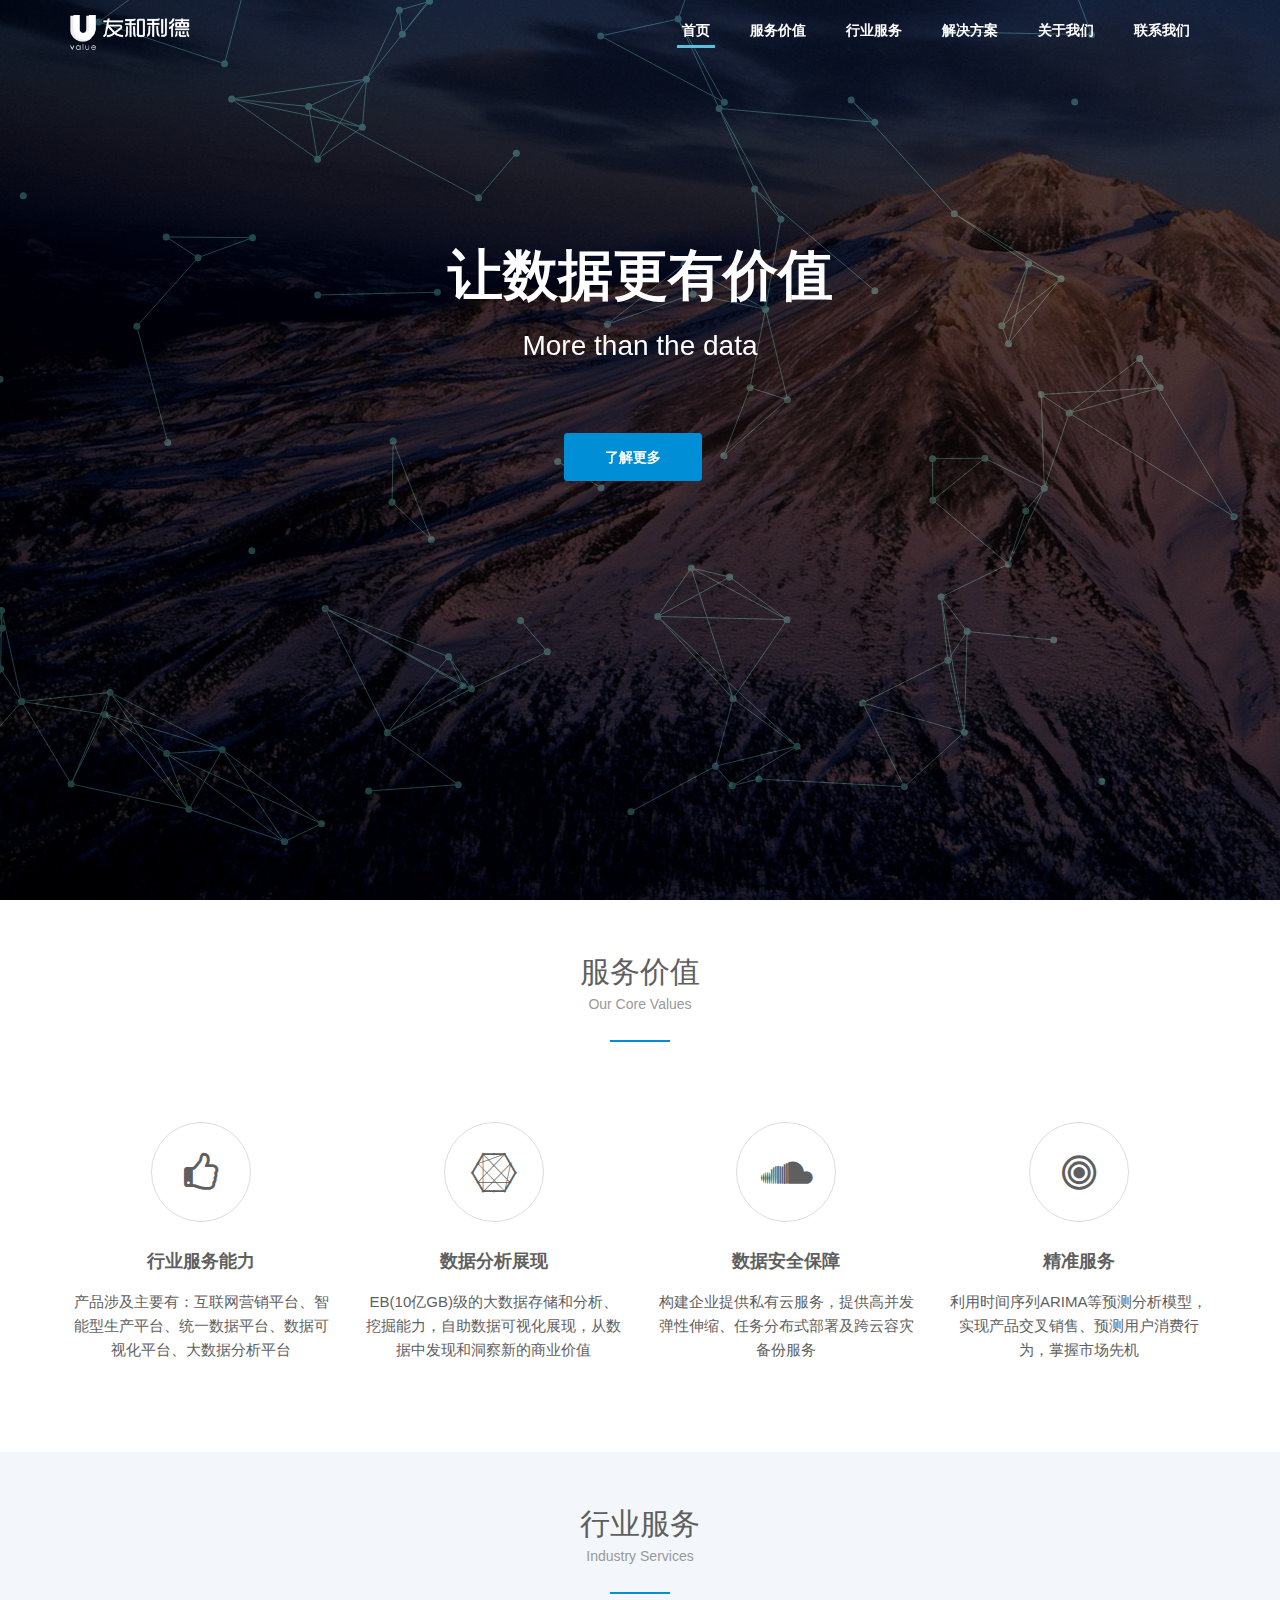
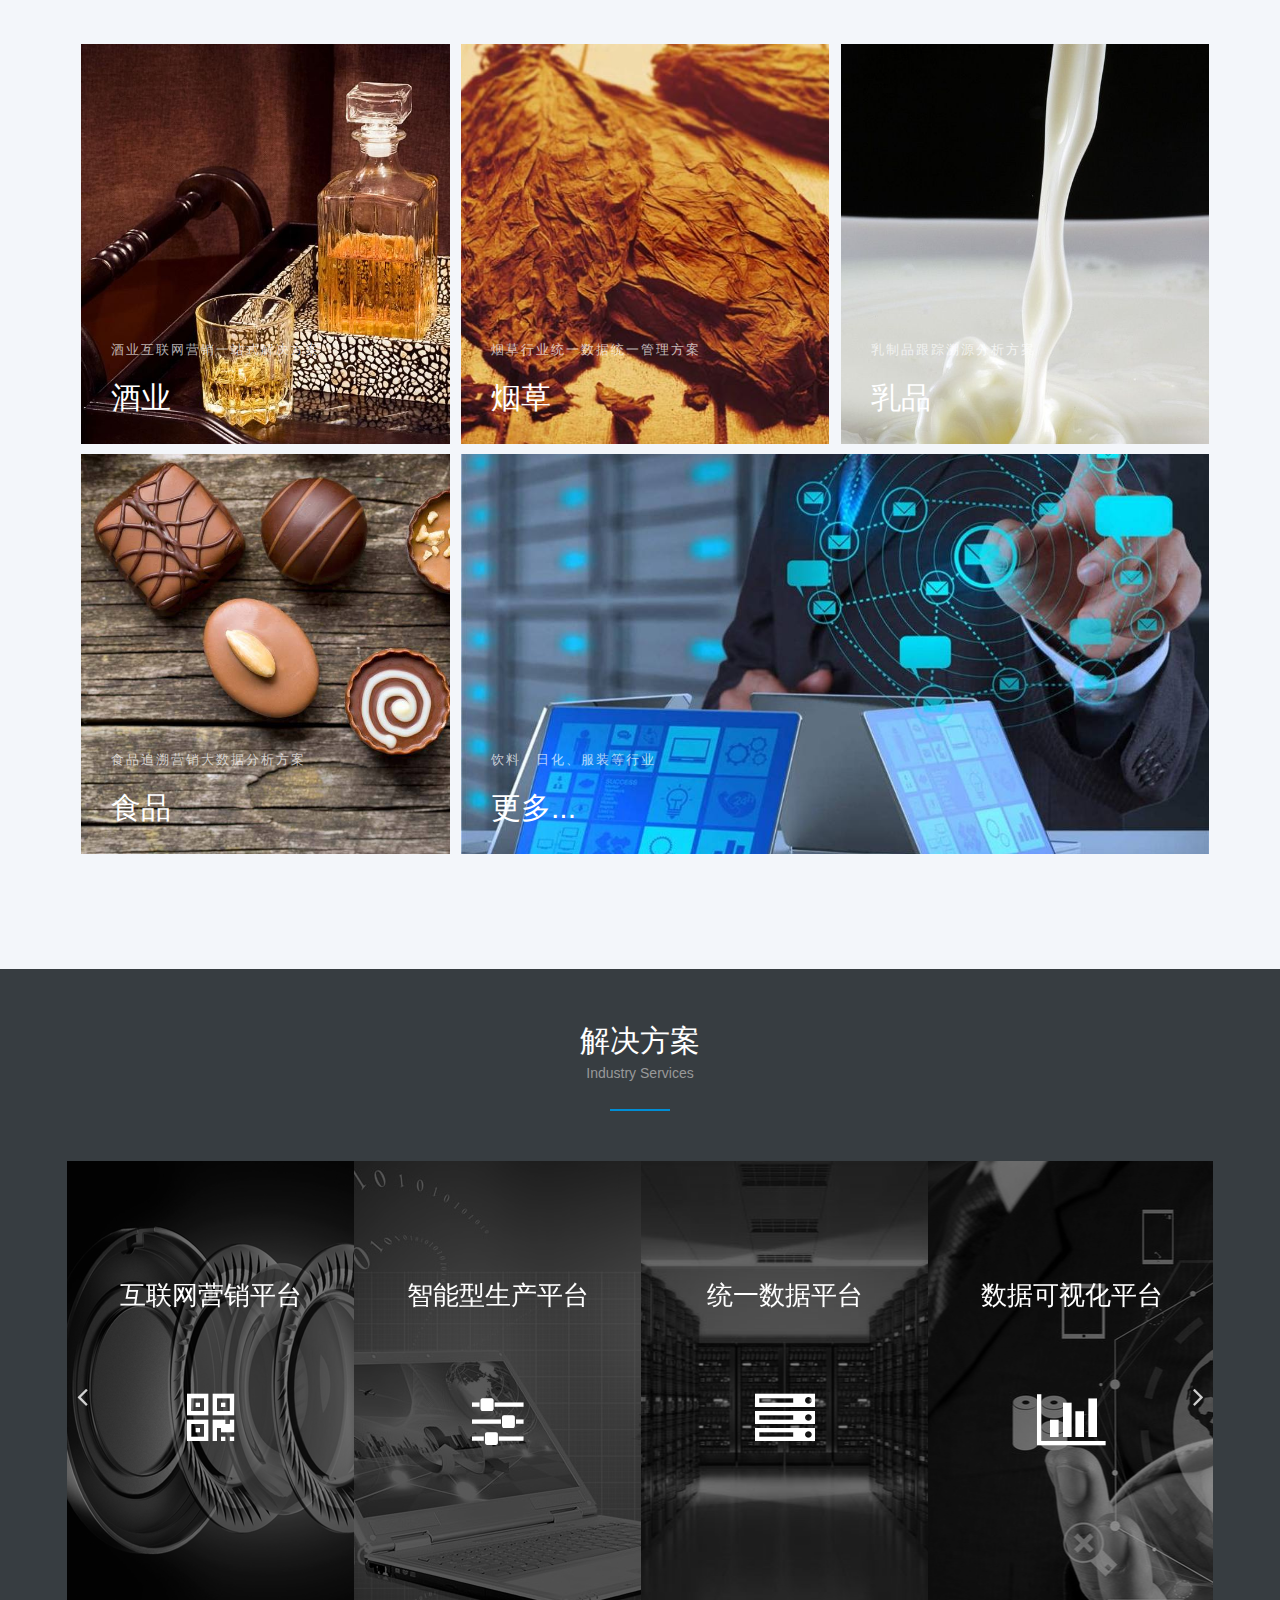
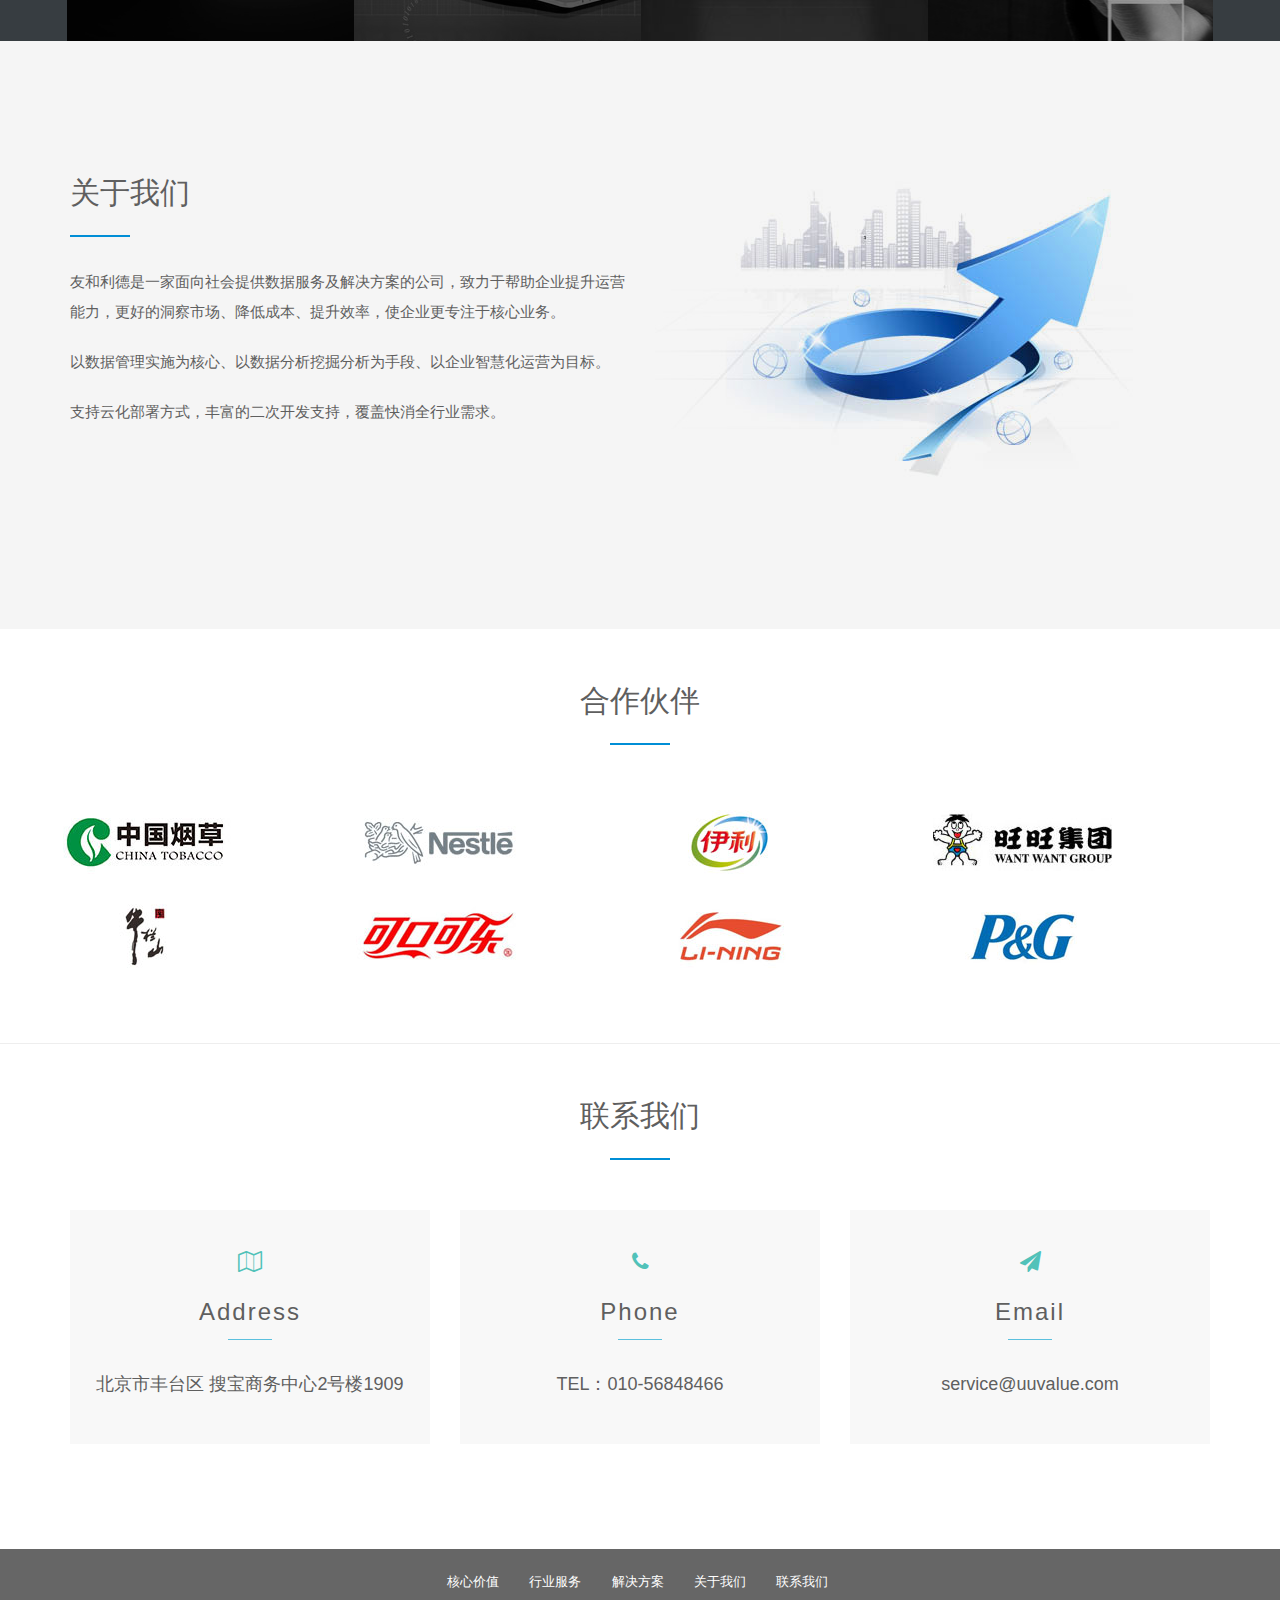
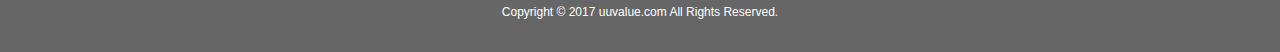
==== index.html @ 4951727f "first commit" ====
<!DOCTYPE html>
<html lang="en">

	<head>
		<meta charset="utf-8">
		<meta http-equiv="X-UA-Compatible" content="IE=edge">
		<meta name="renderer" content="webkit|ie-comp|ie-stand">
		<meta name="viewport" content="width=device-width, initial-scale=1.0">

		<!-- CORE CSS -->
		<link href="css/bootstrap.css" rel="stylesheet" type="text/css">
		<link href="css/font-awesome.min.css" rel="stylesheet" type="text/css">
		<link href="css/animate.css" rel="stylesheet" type="text/css">

		<!-- THEME CSS -->
		<link href="css/main.css" rel="stylesheet" type="text/css">
		<link rel="shortcut icon" href="ico/favicon.ico">

		<title>友和利德</title>
	</head>

	<body data-spy="scroll">

		<!-- WRAPPER -->
		<div id="wrapper">

			<!-- NAVBAR -->
			<nav id="main-navbar" class="navbar navbar-default navbar-fixed-top">
				<div class="container">
					<button type="button" class="navbar-toggle collapsed" data-toggle="collapse" data-target="#main-nav-collapse">
					<span class="sr-only">Toggle Navigation</span>
					<i class="fa fa-bars"></i>
				</button>
					<a href="#home" class="navbar-brand">
						<img src="img/logo.png" alt="Landee Logo" style="width: 120px;">
					</a>
					<div id="main-nav-collapse" class="collapse navbar-collapse">
						<ul class="nav navbar-nav nav-onepage">
							<li class="active">
								<a href="#home">首页</a>
							</li>
							<li>
								<a href="#values">服务价值</a>
							</li>
							<li>
								<a href="#industry">行业服务</a>
							</li>
							<li>
								<a href="#solution">解决方案</a>
							</li>
							<li>
								<a href="#about">关于我们</a>
							</li>
							<li>
								<a href="#contact">联系我们</a>
							</li>
						</ul>
					</div>

				</div>
			</nav>
			<!-- END NAVBAR -->

			<!-- HERO SECTION -->
			<section id="home" class="hero-unit-fullscreen parallax-window" data-parallax="scroll" data-image-src="img/fullscreen-bg.jpg" style="background: url(img/fullscreen-bg.jpg);">
				<div class="overlay" id="particles">
					<div class="intro">
						<canvas class="pg-canvas"></canvas>
				</div>
				<div class="container">
					<div class="hero-content">
						<h1 class="hero-heading" style="font-size: 55px;">让数据更有价值</h1>
						<p class="lead">More than the data</p>
						<a href="#solution" class="download">了解更多</a>
						</span>

					</div>
				</div>

		</div>

		</section>
		<!-- END HERO SECTION -->

		<!-- Values -->
		<section id="values">
			<div class="container">
				<div class="section-heading">
					<h2 class="heading">服务价值<p>Our Core Values</p></h2>

				</div>

				<div class="row values">
					<div class="col-md-3">
						<div class="icon-info">
							<i class="fa fa-thumbs-o-up"></i>
							<h3 class="title">行业服务能力</h3>
							<p>产品涉及主要有：互联网营销平台、智能型生产平台、统一数据平台、数据可视化平台、大数据分析平台</p>
						</div>
					</div>
					<div class="col-md-3">
						<div class="icon-info icon-info-center">
							<i class="fa fa-connectdevelop"></i>
							<h3 class="title">数据分析展现</h3>
							<p>EB(10亿GB)级的大数据存储和分析、挖掘能力，自助数据可视化展现，从数据中发现和洞察新的商业价值</p>
						</div>
					</div>
					<div class="col-md-3">
						<div class="icon-info icon-info-center">
							<i class="fa fa-soundcloud"></i>
							<h3 class="title">数据安全保障</h3>
							<p>构建企业提供私有云服务，提供高并发弹性伸缩、任务分布式部署及跨云容灾备份服务</p>
						</div>
					</div>
					<div class="col-md-3">
						<div class="icon-info icon-info-center">
							<i class="fa fa-bullseye"></i>
							<h3 class="title">精准服务</h3>
							<p>利用时间序列ARIMA等预测分析模型，实现产品交叉销售、预测用户消费行为，掌握市场先机</p>
						</div>
					</div>
				</div>
			</div>
		</section>
		<!-- END Values -->

		<!--industry-->
		<section id="industry" style="background: #F3F6FA;">
			<div class="container">
				<div class="section-heading">
					<h2 class="heading">行业服务<p>Industry Services</p></h2>
				</div>
				<div class="row row-bottom-padded-md">
					<div class="col-md-12">
						<ul id="fh5co-portfolio-list">

							<li class="one-third animate-box fadeInUp animated" data-animate-effect="fadeIn" style="background-image: url(img/work-2.jpg); ">
								<a>
									<div class="case-studies-summary">
										<span>酒业互联网营销一站式解决方案</span>
										<h2>酒业</h2>
									</div>
								</a>
							</li>
							<li class="one-third animate-box fadeInUp animated" data-animate-effect="fadeIn" style="background-image: url(img/work-1.jpg); ">
								<a>
									<div class="case-studies-summary">
										<span>烟草行业统一数据统一管理方案</span>
										<h2>烟草</h2>
									</div>
								</a>
							</li>

							<li class="one-third animate-box fadeInUp animated" data-animate-effect="fadeIn" style="background-image: url(img/work-4.jpg); ">
								<a>
									<div class="case-studies-summary">
										<span>乳制品跟踪溯源分析方案</span>
										<h2>乳品</h2>
									</div>
								</a>
							</li>

							<li class="one-third animate-box fadeInUp animated" data-animate-effect="fadeIn" style="background-image: url(img/work-5.jpg); ">
								<a>
									<div class="case-studies-summary">
										<span>食品追溯营销大数据分析方案</span>
										<h2>食品</h2>
									</div>
								</a>
							</li>
							<li class="two-third animate-box fadeInUp animated" data-animate-effect="fadeIn" style="background-image: url(img/work-3.jpg); ">
								<a class="color-6">
									<div class="case-studies-summary">
										<span>饮料、日化、服装等行业</span>
										<h2>更多...</h2>
									</div>
								</a>
							</li>
						</ul>
					</div>
				</div>
			</div>
		</section>
		<!--industry end-->

		<!--solution-->
		<section class="section section3" id="solution" style="background: #373d41;height: 672px;">
			<div class="section-heading">
				<h2 class="heading heading-fff">解决方案<p>Industry Services</p></h2>
			</div>
			<div class="container" style="width:1176px; max-width: 1176px;">
				<div class="row">
					<div class="col-xs-12 text-center p-0 owl-carousel" id="owl-demo">
						
						<div class="item">
							<div class="sec3-con-div">
								<div class="sec3-con1">
									<h3>互联网营销平台</h3>
									<div class="sec3-con1-icon"><i class="fa fa-qrcode"></i></div>
									<div class="sec3-con2-con">
										基于二维码、RFID等物联网技术的防伪溯源营销；灵活高效的互联网订单系统；标准化的会员体系及消费者数据库；移动互联网前沿技术的销售管理平台。
									</div>
								</div>
								<div class="bg-color"></div>
							</div>
						</div>
						<div class="item">
							<div class="sec3-con-div">
								<div class="sec3-con1">
									<h3>智能型生产平台</h3>
									<div class="sec3-con1-icon"><i class="fa fa-sliders"></i></div>
									<div class="sec3-con2-con">
										基于低功耗物联网设备的部署，结合先进的生产物联网管理平台；基于仓储的物联网接入，实现储备、托盘和出入库货品的联动管理；基于车辆的物联网接入，实现在途运输人员及车辆管理、物品监控，合理的规划运输路线。
									</div>
								</div>
								<div class="bg-color"></div>
							</div>
						</div>
						<div class="item">
							<div class="sec3-con-div">
								<div class="sec3-con1">
									<h3>统一数据平台</h3>
									<div class="sec3-con1-icon"><i class="fa fa-server"></i></div>
									<div class="sec3-con2-con">
										构建信息资源的标准规范管理体系，集中统一的主数据平台，集中的数据采集加工和优化机制；大数据管理系统包括数据采集、存储、管理、安全等技术及其集成。
									</div>
								</div>
								<div class="bg-color"></div>
							</div>
						</div>
						<div class="item">
							<div class="sec3-con-div">
								<div class="sec3-con1">
									<h3>数据可视化平台</h3>
									<div class="sec3-con1-icon"><i class="fa fa-bar-chart"></i></div>
									<div class="sec3-con2-con">
										仪表盘报表和易用的分析功能仅需要一个页面，企业内所有管理及业务人员都可以利用数据。帮助用户从数据中发现以前未知的模式和关系，让每个人都可以从任何规模的数据中发现和洞察新的商业价值。
									</div>
								</div>
								<div class="bg-color"></div>
							</div>
						</div>
						<div class="item">
							<div class="sec3-con-div">
								<div class="sec3-con1">
									<h3>大数据分析平台</h3>
									<div class="sec3-con1-icon"><i class="fa fa-connectdevelop"></i></div>
									<div class="sec3-con2-con">
										平台涵盖生产工艺及流程优化、质量管理控制、库存优化、物流路线优化、销售预测。
									</div>
								</div>
								<div class="bg-color"></div>
							</div>
						</div>

					</div>
				</div>
			</div>
		</section>

		<!--solution end-->

		<!--about-->
		<section id="about" style=" background: #f5f5f5">
			<div class="container" style="padding: 80px 0;;">
				<!--<div class="section-heading">
						<h2 class="heading">关于我们<p>About US</p></h2>
					</div>-->
				<div class="container">
					<div class="row">
						<div class="col-md-6 col-xs-12">
							<div class="about-content">
								<h2 class="heading-left">关于我们</h2>
								<div class="item">
									<p style="line-height: 2;">
										友和利德是一家面向社会提供数据服务及解决方案的公司，致力于帮助企业提升运营能力，更好的洞察市场、降低成本、提升效率，使企业更专注于核心业务。
									</p>
									<p style="line-height: 2; margin-top: 20px;">
										以数据管理实施为核心、以数据分析挖掘分析为手段、以企业智慧化运营为目标。
									</p>
									<p style="line-height: 2; margin-top: 20px;">
										支持云化部署方式，丰富的二次开发支持，覆盖快消全行业需求。
									</p>
								</div>
							</div>
						</div>
						<div class="col-md-6 col-xs-12">
							<div class="about-img"><img class="img-responsive" src="img/about.jpg" alt="about us"></div>
						</div>
					</div>
				</div>

			</div>
		</section>
		<!--about end-->

		<!--<section class="subscribe bg-img" style="padding: 100px 0;">
			<div class="container text-center">
				<div class="row">
					<div class="col-sm-12">
						<p>友和利德，欢迎您的来信咨询！</p>
						<form class="form-inline">
							<a href="mailto:service@uuvalue.com" type="submit" class="btn vira-btn" style="border-radius: 26px;">来信给我们</a>
						</form>
					</div>
				</div>
			</div>
		</section>-->

		<section class="contact">
			<div class="container">
				<h2 class="heading">合作伙伴</h2>
				<div class="row">
					<div class="col-md-3">
						<img src="img/c-1.jpg">
					</div>
					<div class="col-md-3">
						<img src="img/c-2.jpg">
					</div>
					<div class="col-md-3">
						<img src="img/c-3.jpg">
					</div>
					<div class="col-md-3">
						<img src="img/c-4.jpg">
					</div>
				</div>
				<div class="row">
					<div class="col-md-3">
						<img src="img/c-5.jpg">
					</div>
					<div class="col-md-3">
						<img src="img/c-6.jpg">
					</div>
					<div class="col-md-3">
						<img src="img/c-7.jpg">
					</div>
					<div class="col-md-3">
						<img src="img/c-8.jpg">
					</div>
				</div>
			</div>
		</section>

		<section id="contact" class="contact section" style="border-top: 1px solid #eee;">
			<div class="container">
				<h2 class="heading">联系我们</h2>
				<div class="row">
					<div class="col-sm-4">
						<div class="vira-card">
							<div class="vira-card-header">
								<span class="fa fa-map-o" aria-hidden="true"></span>
							</div>
							<div class="vira-card-content">
								<h3>Address</h3>
								<p>
									北京市丰台区 搜宝商务中心2号楼1909
								</p>
							</div>
						</div>
					</div>
					<div class="col-sm-4">
						<div class="vira-card">
							<div class="vira-card-header">
								<span class="fa fa-phone" aria-hidden="true"></span>
							</div>
							<div class="vira-card-content">
								<h3>Phone</h3>
								<p>
									TEL：010-56848466
								</p>
							</div>
						</div>
					</div>
					<div class="col-sm-4">
						<div class="vira-card">
							<div class="vira-card-header">
								<span class="fa fa-paper-plane" aria-hidden="true"></span>
							</div>
							<div class="vira-card-content">
								<h3>Email</h3>
								<p>
									service@uuvalue.com
								</p>
							</div>
						</div>
					</div>
				</div>
			</div>
		</section>

		<!-- footer -->
		<footer class="footer-minimal">
			<div class="container">
				<nav>
					<ul class="list-unstyled list-inline margin-bottom-30px">
						<li>
							<a href="#values">核心价值</a>
						</li>
						<li>
							<a href="#industry">行业服务</a>
						</li>
						<li>
							<a href="#solution">解决方案</a>
						</li>
						<li>
							<a href="#about">关于我们</a>
						</li>
						<li>
							<a href="#contact">联系我们</a>
						</li>
					</ul>
				</nav>
				<p class="copyright-text">
					Copyright © 2017 uuvalue.com All Rights Reserved.
				</p>
			</div>
		</footer>
		<!-- footer end -->

		</div>

		<!-- wrapper end -->

		<!-- JAVASCRIPT -->
		<script src="js/jquery-2.1.1.min.js"></script>
		<script src="js/bootstrap.min.js"></script>
		<script src="js/landee.js"></script>

		<script type='text/javascript' src='js/jquery-1.11.1.min.js'></script>
		<script src='js/jquery.particleground.min.js'></script>
		<script src='js/findex.js'></script>

		<link href="css/owl.carousel.css" rel="stylesheet">
		<script src="js/owl.carousel.js"></script>
		<script>
			$(function() {
				$('#owl-demo').owlCarousel({
					navigation: true,
					navigationText: [
						"<i class='fa fa-angle-left f18'></i>",
						"<i class='fa fa-angle-right f18'></i>"
					]
				});
			});
		</script>

	</body>

</html>
---- css/main.css ----
/* ---------------
 * Global Styles 
 * --------------- */

html,
body,
#wrapper {
	height: 100%;
}

body {
	font-family: "Microsoft YaHei", "Open Sans", sans-serif;
	font-size: 15px;
	color: #5F5F5F;
	line-height: 1.6;
}

h1,
h2,
h3,
h4,
h5,
h6 {
	font-family: "Microsoft YaHei", "Roboto", sans-serif;
}

a {
	color: #6ea92d;
	text-decoration: none;
}

a:hover,
a:focus {
	color: #83C936;
	text-decoration: none;
}

section {
	padding: 60px 0;
}

section .heading {
	margin: 0 0 50px 0;
	font-size: 30px;
	font-weight: 300;
	text-align: center;
	line-height: .8;
}

section .heading:after {
	content: '';
	display: block;
	border-top: 2px solid #008ED6;
	width: 60px;
	margin: 0 auto;
	margin-top: 30px;
}

section .heading-left:after {
	content: '';
	display: block;
	border-top: 2px solid #008ED6;
	width: 60px;
	margin-top: 30px;
}

section .heading-left {
	margin: 0 0 30px 0;
	font-size: 30px;
	font-weight: 300;
	line-height: .8;
}

section .heading p {
	font-size: 14px;
	margin-top: 15px;
	text-align: center;
	color: #999;
}

section .lead {
	margin-bottom: 50px;
}

section .values i {
	width: 100px;
	height: 100px;
	border-radius: 100%;
	border: 1px solid #ddd;
	text-align: center;
	vertical-align: middle;
	line-height: 100px;
	font-size: 40px;
}

section .values i:hover {
	background: #008ED6;
	color: #fff;
	border-radius: 20px;
	border: none;
	transition: 0.3s all;
	-webkit-transition: 0.3s all;
	-moz-transition: 0.3s all;
	-o-transition: 0.3s all;
	-ms-transition: 0.3s all;
}


/*
 * industry
 */

.row-bottom-padded-md {
	padding-bottom: 3em;
}

#fh5co-portfolio-list {
	flex-wrap: wrap;
	-webkit-flex-wrap: wrap;
	-moz-fle1x-wrap: wrap;
	display: -webkit-box;
	display: -moz-box;
	display: -ms-flexbox;
	display: -webkit-flex;
	display: flex;
	position: relative;
	float: left;
	padding: 0;
	margin: 0;
	width: 100%;
}

#fh5co-portfolio-list li.one-third {
	width: 32.3%;
}

#fh5co-portfolio-list li {
	display: block;
	padding: 0;
	margin: 0 0 10px 1%;
	list-style: none;
	min-height: 400px;
	background-position: center center;
	background-size: cover;
	background-repeat: no-repeat;
	float: left;
	clear: left;
	position: relative;
}

#fh5co-portfolio-list li:hover .case-studies-summary {
	bottom: 19em;
	transition: .3s;
}

#fh5co-portfolio-list li:hover .case-studies-summary span {
	color: #fff;
}

#fh5co-portfolio-list li a:before {
	position: absolute;
	top: 0;
	left: 0;
	right: 0;
	bottom: 0;
	content: "";
	z-index: 80;
	-webkit-transition: 0.3s;
	-o-transition: 0.3s;
	transition: 0.3s;
	background: transparent;
}

#fh5co-portfolio-list li a:hover:before {
	background: rgba(0, 142, 214, .9);
}

#fh5co-portfolio-list li:nth-child(5) a:hover:before {
	background: rgba(0, 0, 0, .75);
}

.js .animate-box {
	opacity: 0;
}

#fh5co-portfolio-list li:hover {
	background-size: auto;
	transition: .3;
}

#fh5co-portfolio-list li a {
	min-height: 400px;
	padding: 2em;
	position: relative;
	width: 100%;
	display: block;
}

#fh5co-portfolio-list li a .case-studies-summary {
	width: auto;
	bottom: 2em;
	left: 2em;
	right: 2em;
	position: absolute;
	z-index: 100;
}

#fh5co-portfolio-list li a .case-studies-summary span {
	text-transform: uppercase;
	letter-spacing: 2px;
	font-size: 13px;
	color: rgba(255, 255, 255, 0.7);
}

#fh5co-portfolio-list li a .case-studies-summary h2 {
	color: #fff;
	margin-bottom: 0;
}

#fh5co-portfolio-list li.two-third {
	width: 65.6%;
}


/*
 * product
 * 
 * */

.heading-fff {
	color: #fff;
}

.section3 .title h2 {
	color: #fff;
}

.section3 .title .title-small {
	color: #999;
	margin-bottom: 20px;
}

.sec3-con {
	border: 1px solid rgba(255, 255, 255, 0.21);
	height: 248px;
	margin: 15px 0;
	overflow: hidden;
}

.sec3-con .sec3-box,
.sec3-con .sec3-box-hover {
	float: left;
	width: 100%;
	height: 248px;
}

.sec3-box-bg:hover {
	background: rgba(0, 0, 0, 0.1);
	-webkit-transition: .4s all;
	-moz-transition: .4s all;
	-ms-transition: .4s all;
	transition: .4s all;
}

.sec3-box-hover .sec3-box-con {
	color: #dcdcdc;
	font-size: 14px;
	margin: 10px 30px;
}

.sec3-box-hover h3 {
	color: #fff;
	font-size: 20px;
	margin-top: 40px;
}

.sec3-box-hover {
	background: #4187c3;
}

.sec3-con .sec3-icon {
	width: 92px;
	height: 86px;
	display: inline-block;
	margin: 50px 0 40px 0;
}

.sec3-con .sec3-icon img {
	max-width: 92px;
	max-height: 86px;
}

.sec3-con h3 {
	color: #dcdcdc;
}

.sec3-hover {
	display: none;
}

.sec3-con-div {
	height: 480px;
	overflow: hidden;
}

.owl-item:nth-child(1) {
	background: url(../img/bg05.png) center no-repeat;
}

.owl-item:nth-child(2) {
	background: url(../img/bg03.png) center no-repeat;
}

.owl-item:nth-child(3) {
	background: url(../img/bg07.png) center no-repeat;
}

.owl-item:nth-child(4) {
	background: url(../img/bg06.png) center no-repeat;
}
.owl-item:nth-child(5) {
	background: url(../img/bg04.png) center no-repeat;
}

}
.sec3-con-div {
	background-size: 100% 100%;
}
.sec3-con1 {
	height: 480px;
	overflow: hidden;
}
.sec3-con1:hover {
	background: rgba(60, 142, 214, .8);
	-ms-filter: progid:DXImageTransform.Microsoft.Alpha(opacity=(0));
	-webkit-transition: all 0.4s;
	-moz-transition: all 0.4s;
	-o-transition: all 0.4s;
	transition: all 0.4s;
}
.sec3-con1:hover .sec3-con2-con {
	opacity: 1;
	-webkit-transition: .4s all;
	-moz-transition: .4s all;
	-ms-transition: .4s all;
	transition: .4s all;
	margin-top: -10px;
}
.sec3-con1:hover h3 {
	margin-top: -10px;
	-webkit-transition: all 0.4s;
	-moz-transition: all 0.4s;
	-o-transition: all 0.4s;
	transition: all 0.4s;
}
.sec3-con2-con {
	opacity: 0;
	filter: alpha(opacity=0);
	-ms-filter: progid:DXImageTransform.Microsoft.Alpha(opacity=(0));
	-webkit-transition: all 0.4s;
	-moz-transition: all 0.4s;
	-o-transition: all 0.4s;
	transition: all 0.4s;
	color: #fff;
	padding: 0 20px;
	line-height: 2;
}
.sec3-con1:hover .bg-color {
	background: rgba(0, 142, 214, .8);
	-ms-filter: progid:DXImageTransform.Microsoft.Alpha(opacity=(0));
	-webkit-transition: all 0.6s;
	-moz-transition: all 0.6s;
	-o-transition: all 0.6s;
	transition: all 0.6s;
	opacity: 1;
	width: 100%;
	height: 480px;
}
.bg-color {
	background: rgba(0, 142, 214, .8);
	-ms-filter: progid:DXImageTransform.Microsoft.Alpha(opacity=(0));
	-webkit-transition: all 0.6s;
	-moz-transition: all 0.6s;
	-o-transition: all 0.6s;
	transition: all 0.6s;
	opacity: 0;
	width: 100%;
	height: 480px;
}
.sec3-con1:hover .sec3-con1-icon {
	display: none;
}
.sec3-con1 h3 {
	-webkit-transition: all 0.4s;
	-moz-transition: all 0.4s;
	-o-transition: all 0.4s;
	transition: all 0.4s;
}
.sec3-con1 h3 {
	color: #fff;
	padding: 100px 0 40px;
	font-size: 26px;
}
.sec3-con-width {
	width: 200%;
}
.sec3-con1-icon {
	display: inline-block;
	margin-top: 30px;
}
.sec3-con1-icon i {
	color: #fff;
	font-size: 60px;
}
.p-0 .col-xs-3,
.p-0 .col-xs-4 {
	padding: 0px;
}

/* mouse grab icon */
.grabbing {
	cursor: url(grabbing.png) 8 8, move;
}
.copyrights {
	text-indent: -9999px;
	height: 0;
	line-height: 0;
	font-size: 0;
	overflow: hidden;
}

/* fix */
.owl-carousel .owl-wrapper,
.owl-carousel .owl-item {
	-webkit-backface-visibility: hidden;
	-moz-backface-visibility: hidden;
	-ms-backface-visibility: hidden;
	-webkit-transform: translate3d(0, 0, 0);
	-moz-transform: translate3d(0, 0, 0);
	-ms-transform: translate3d(0, 0, 0);
}
a.view {
	background: transparent;
	color: #fff;
	font-size: 1em;
	border: 1px solid #999999;
	display: inline-block;
	text-decoration: none;
	padding: 14px 3em;
	border-radius: 3px;
	font-weight: 600;
}
.animated {
	-webkit-animation-duration: 1s;
	animation-duration: 1s;
	-webkit-animation-fill-mode: both;
	animation-fill-mode: both;
}

/* Bounce To Left */
.hvr-bounce-to-left {
	display: inline-block;
	vertical-align: middle;
	-webkit-transform: translateZ(0);
	transform: translateZ(0);
	box-shadow: 0 0 1px rgba(0, 0, 0, 0);
	-webkit-backface-visibility: hidden;
	backface-visibility: hidden;
	-moz-osx-font-smoothing: grayscale;
	position: relative;
	-webkit-transition-property: color;
	transition-property: color;
	-webkit-transition-duration: 0.5s;
	transition-duration: 0.5s;
}
.hvr-bounce-to-left:before {
	content: "";
	position: absolute;
	z-index: -1;
	top: 0;
	left: 0;
	right: 0;
	bottom: 0;
	background: #008DD5;
	border: none;
	-webkit-transform: scaleX(0);
	transform: scaleX(0);
	-webkit-transform-origin: 100% 50%;
	transform-origin: 100% 50%;
	-webkit-transition-property: transform;
	transition-property: transform;
	-webkit-transition-duration: 0.5s;
	transition-duration: 0.5s;
	-webkit-transition-timing-function: ease-out;
	transition-timing-function: ease-out;
}
.hvr-bounce-to-left:hover,
.hvr-bounce-to-left:focus,
.hvr-bounce-to-left:active {
	color: white;
}
.hvr-bounce-to-left:hover:before,
.hvr-bounce-to-left:focus:before,
.hvr-bounce-to-left:active:before {
	-webkit-transform: scaleX(1);
	transform: scaleX(1);
	-webkit-transition-timing-function: cubic-bezier(0.52, 1.64, 0.37, 0.66);
	transition-timing-function: cubic-bezier(0.52, 1.64, 0.37, 0.66);
}
a.download {
	background: #008ed6;
	color: #fff;
	font-size: 14px;
	display: inline-block;
	text-decoration: none;
	margin-right: 1em;
	padding: 12px 40px;
	border-radius: 3px;
	border: 1px solid #008ed6;
	font-weight: 600;
	transition: 0.5s all;
	-webkit-transition: 0.5s all;
	-moz-transition: 0.5s all;
	-o-transition: 0.5s all;
	-ms-transition: 0.5s all;
}
a.download:hover {
	background: transparent;
	border: 1px solid #999999;
}

/* -------------------
 * WEB ELEMENTS
 * -------------------*/

/* buttons */
.btn-lg {
	padding: 12px 26px;
	font-size: 15px;
}
.btn-primary {
	background-color: #83C936;
	border-color: #6ea92d;
}
.btn-primary:hover,
.btn-primary:focus,
.btn-primary:active:focus,
.btn-primary.active:focus {
	background-color: #7bbd33;
	border-color: #6ea92d;
}

/* icon info */
.icon-info {
	text-align: center;
}
.icon-info i {
	margin-bottom: 30px;
	font-size: 72px;
}
.icon-info .title {
	font-size: 18px;
	font-weight: 700;
	margin-top: 0;
	margin-bottom: 18px;
}
div[class*="col-"] .icon-info {
	margin-bottom: 30px;
	margin-top: 30px;
}

/* form */
div[class*="col-"]>.form-group {
	margin-left: 0;
	margin-right: 0;
}
.form-minimal .form-control {
	-moz-border-radius: 0;
	-webkit-border-radius: 0;
	border-radius: 0;
	-moz-box-shadow: none;
	-webkit-box-shadow: none;
	box-shadow: none;
	border: none;
	border-bottom: 1px solid #dedede;
}
.form-minimal .form-control:focus {
	background-color: transparent;
}
@media screen and (max-width: 992px) {
	#contact-form {
		margin-top: 50px;
	}
}

/* social icons */
.social-icons {
	margin-bottom: 0;
}
.social-icons>li {
	padding: 0 2px 5px 2px;
}
.social-icons>li>a {
	display: inline-block;
	vertical-align: middle;
	*vertical-align: auto;
	*zoom: 1;
	*display: inline;
	-moz-border-radius: 3px;
	-webkit-border-radius: 3px;
	border-radius: 3px;
	width: 40px;
	height: 40px;
	line-height: 42px;
	text-align: center;
	background-color: #9B9B9B;
	color: #fff;
}
.social-icons>li>a i {
	font-size: 18px;
}
.social-icons>li>a:hover,
.social-icons>li>a:focus {
	background-color: #8e8e8e;
}
.social-icons-circle>li>a {
	-moz-border-radius: 50%;
	-webkit-border-radius: 50%;
	border-radius: 50%;
}

/* -------------------
 * HERO UNIT 
 * -------------------*/
.hero-unit-fullscreen {
	position: relative;
	height: 100%;
	font-size: 2em;
	text-align: center;
	color: #fff;
}
.hero-unit-fullscreen .overlay {
	filter: progid:DXImageTransform.Microsoft.Alpha(Opacity=70);
	opacity: 0.7;
	position: absolute;
	top: 0;
	width: 100%;
	height: 100%;
	background-color: #000;
}
.hero-unit-fullscreen .overlay .pg-canvas {
	filter: progid:DXImageTransform.Microsoft.Alpha(Opacity=50);
	opacity: 0.5;
}
.hero-unit-fullscreen .container {
	position: relative;
}
.hero-unit-fullscreen .hero-content {
	position: relative;
	top: 5em;
	text-align: center;
}
.hero-unit-fullscreen .hero-heading {
	margin-bottom: 20px;
	font-size: 40px;
	font-weight: 700;
	color: #fff;
}
.hero-unit-fullscreen .lead {
	font-size: 28px;
	margin-bottom: 60px;
}
@media screen and (max-width: 480px) {
	.hero-unit-fullscreen .lead {
		font-size: 18px;
		font-weight: 400;
	}
}
@media screen and (max-width: 768px) {
	.hero-unit-fullscreen .hero-heading {
		font-size: 1.5em;
	}
}
@media screen and (min-width: 992px) {
	.hero-unit-fullscreen {
		text-align: left;
	}
}
@media screen and (min-width: 1200px) {
	.hero-unit-fullscreen {
		font-size: 2.2em;
	}
}
@media screen and (min-width: 1440px) {
	.hero-unit-fullscreen .hero-content {
		top: 7em;
	}
}
.parallax-window {
	position: relative;
	height: 100%;
}

/* -------------------
 * NAVIGATION BAR
 * -------------------*/
.navbar {
	-moz-border-radius: 0;
	-webkit-border-radius: 0;
	border-radius: 0;
}
.navbar .container {
	position: relative;
}
.navbar-default {
	-moz-transition: all 0.3s ease-out;
	-o-transition: all 0.3s ease-out;
	-webkit-transition: all 0.3s ease-out;
	transition: all 0.3s ease-out;
	border: none;
	background: none;
}
.navbar-default .navbar-nav>li {
	padding: 15px;
}
.navbar-default .navbar-nav>li>a {
	padding: 5px;
	color: #fff;
	border-bottom: 3px solid transparent;
	font-family: "Open Sans", sans-serif;
	font-weight: 600;
	font-size: 14px;
}
.navbar-default .navbar-nav>li>a:hover {
	color: #fff;
	border-bottom-color: #5BC0DE;
}
.navbar-default .navbar-nav>li>a:focus {
	color: #fff;
}
.navbar-default .navbar-nav>.active>a,
.navbar-default .navbar-nav>.active>a:hover,
.navbar-default .navbar-nav>.active>a:focus {
	color: #fff;
	background: none;
	border-bottom-color: #5BC0DE;
}
.navbar-default .navbar-collapse {
	float: right;
	border-top: none;
	padding-left: 0;
	padding-right: 0;
}
.navbar-default .navbar-toggle {
	margin: 10px 0 0 15px;
	line-height: 1;
}
.navbar-default .navbar-toggle,
.navbar-default .navbar-toggle:hover,
.navbar-default .navbar-toggle:focus {
	border: none;
	background: #f3f3f3;
}
.navbar-default .navbar-toggle i {
	font-size: 21px;
}
@media screen and (max-width: 768px) {
	.navbar-default .navbar-collapse {
		padding-left: inherit;
		padding-right: inherit;
		width: 100%;
		margin-left: 0;
		margin-right: 0;
		max-height: none;
		background-color: #313131;
	}
	
	.navbar-default .navbar-nav>li {
		float: none;
		padding: 8px 15px;
	}
}
.navbar-solid-color {
	background-color: #313131;
}
.navbar-brand {
	height: auto;
	/*padding: 21px 15px;*/
}

/*animations*/
.vira-card .vira-card-header .card-icon:after {
	transition: all 0.3s ease-in-out;
}
.vira-card:hover .vira-card-header .card-icon:after {
	height: 120px;
	width: 120px;
	top: -1px;
	left: -1px;
}
.owl-theme .owl-dots .owl-dot span {
	background-color: #51c2b9;
	margin: 5px;
}
.owl-theme .owl-dots .owl-dot.active span,
.owl-theme .owl-dots .owl-dot:hover span {
	background-color: #51c2b9;
	height: 14px;
	width: 14px;
	margin: 3px;
}
@media (max-width: 767px) {
	.vira-card {
		margin-bottom: 60px;
	}
}
.expert {
	background-color: #f8f8f8;
	padding: 0;
}
.expert p {
	line-height: 200%;
}
.expert .bg-img {
	background-image: url(../img/2.jpg);
	background-position-x: 85%;
	height: 500px;
}
.expert .bg-img:after {
	display: none;
}
.expert .section {
	padding-left: 30px;
	padding-right: 30px;
}
.vira-quote {
	background-image: url(../img/3.jpg);
	background-attachment: fixed;
	background-size: cover;
	/*padding: 120px 0;*/
	
	color: #fff;
	font-style: italic;
}
.vira-quote p {
	font-size: 32px;
	color: #fff;
}
.vira-quote .quote {
	margin-bottom: 40px;
}
.vira-quote .author {
	font-size: 21px;
	margin-bottom: 40px;
}

/*Vira Card*/
.vira-card {
	text-align: center;
	/*margin-bottom: 45px;*/
}
.vira-card .vira-card-header {
	margin-bottom: 45px;
}
.vira-card .vira-card-header .card-icon {
	border: 1px solid #51c2b9;
	border-radius: 100%;
	display: inline-block;
	height: 120px;
	width: 120px;
	line-height: 120px;
	position: relative;
}
.vira-card .vira-card-header .card-icon .fa {
	margin-top: 45px;
	font-size: 30px;
}
.vira-card .vira-card-header .card-icon:after {
	content: '';
	height: 100px;
	width: 100px;
	background-color: #51c2b9;
	border-radius: 100%;
	position: absolute;
	top: 9px;
	left: 9px;
}
.vira-card .vira-card-header .card-icon span {
	color: #fff;
	font-size: 45px;
	position: relative;
	z-index: 1;
}
.vira-card .vira-card-content h3 {
	position: relative;
	margin-bottom: 60px
}
.vira-card .vira-card-content h3:after {
	content: '';
	height: 1px;
	width: 44px;
	background-color: #5BC0DE;
	position: absolute;
	top: 52px;
	left: calc(50% - 22px);
}
.vira-card .vira-card-content p {
	font-size: 15px;
}
.vira-card .vira-card-content .social-icons {
	margin-top: 30px;
}

/*Button*/
.vira-btn {
	border-color: #51c2b9;
	font-style: italic;
	color: #51c2b9;
	border-radius: 0;
	letter-spacing: 3px;
	padding: 15px 80px;
	margin-bottom: 30px;
	background-color: transparent;
	transition: all 0.3s ease-in-out;
}
.vira-btn:hover {
	background-color: #51c2b9;
	color: #fff;
}
.solid {
	background-color: #51c2b9;
	color: #fff;
}
.solid:hover {
	background-color: #fff;
	color: #51c2b9;
}
.small-btn {
	padding: 10px 130px;
}

/* -------------------
 * value
 * -------------------*/

.subscribe {
	background-image: url(../img/value.jpg);
	background-attachment: fixed;
}
.subscribe .vira-btn {
	margin-bottom: 0;
	color: #424242;
	font-weight: 700;
	border-color: #fff;
	background-color: #fff;
}
.subscribe .vira-btn:hover {
	background-color: transparent;
	color: #fff;
}
.subscribe p {
	color: #fff;
	font-size: 32px;
	margin-bottom: 35px;
}
.bg-img {
	position: relative;
}
.bg-img div {
	z-index: 1;
	position: relative;
}
.bg-img:after {
	position: absolute;
	content: '';
	height: 100%;
	width: 100%;
	background-color: rgba(0, 0, 0, 0.5);
	left: 0;
	top: 0;
}
.form-control {
	border-radius: 0;
	padding: 25px;
	font-size: 18px;
	font-style: italic;
	background-color: transparent;
	color: #424242;
	margin-bottom: 30px;
	border-color: #51c2b9;
}
.form-control:focus {
	border-color: #51c2b9;
	box-shadow: inset 0 1px 1px rgba(0, 0, 0, .075), 0 0 8px rgba(81, 194, 185, 0.6);
}
.form-control::-webkit-input-placeholder {
	color: #fff;
}
.form-control:-moz-placeholder {
	/* Firefox 18- */
	
	color: #fff;
}
.form-control::-moz-placeholder {
	/* Firefox 19+ */
	
	color: #fff;
}
.form-control:-ms-input-placeholder {
	color: #fff;
}
.element .form-control::-webkit-input-placeholder {
	color: #424242;
}
.element .form-control:-moz-placeholder {
	/* Firefox 18- */
	
	color: #424242;
}
.element .form-control::-moz-placeholder {
	/* Firefox 19+ */
	
	color: #424242;
}
.element .form-control:-ms-input-placeholder {
	color: #424242;
}

/*
 * cooperation
 * */
.contact div.col-md-3 {
	padding: 15px 0;
}
.contact .vira-card {
	background-color: #f8f8f8;
	padding: 35px 0;
	transition: all 0.3s ease-in-out;
	margin-bottom: 45px;
}

/*.contact .vira-card:hover{
	box-shadow: 0px 4px 2px rgba(17, 17, 17, 0.3);
}*/
.contact .vira-card:hover {
	box-shadow: 0px 0px 3px #008ed6;
	background: #fff;
}
.contact .vira-card .vira-card-header {
	margin-bottom: 15px;
	font-size: 21px;
	color: #51c2b9;
}
.contact .vira-card .vira-card-content h3 {
	letter-spacing: 2px;
	margin-bottom: 45px;
}
.contact .vira-card .vira-card-content h3:after {
	top: 40px;
}
.contact .vira-card .vira-card-content p {
	font-size: 18px;
}

/* -------------------
 * FOOTER
 * -------------------*/
.footer-minimal {
	padding: 20px 0 20px 0;
	text-align: center;
	background-color: #666;
	color: #fff;
}
.footer-minimal nav {}
.footer-minimal nav ul>li>a {
	color: inherit;
	font-size: 13px;
	padding: 0 8px;
}
.footer-minimal nav ul>li>a:hover,
.footer-minimal nav ul>li>a:focus {
	text-decoration: underline;
}
.footer-minimal .social-icons {
	margin-bottom: 50px;
}
.copyright-text {
	margin-top: 10px;
	font-size: 12px;
}

/* -------------------
 * carousel hack
 * -------------------*/
.owl-prev,.owl-next {
    position: absolute;
    top: 0;
    height: 480px;
    line-height: 480px;
    background: transparent;
    width: 30px;
    font-size: 18px;
    font-family: arial;
    font-weight: bold;
    color: rgba(255,255,255,.8);
    /*margin-left: -30px;*/
}
.owl-next {
	right: 0;
	margin-right: 15px;
}

.owl-carousel:hover .owl-prev,
.owl-carousel:hover .owl-next {
	background: rgba(0,0,0,.5);
}
.f18 {
	font-size: 30px;
}
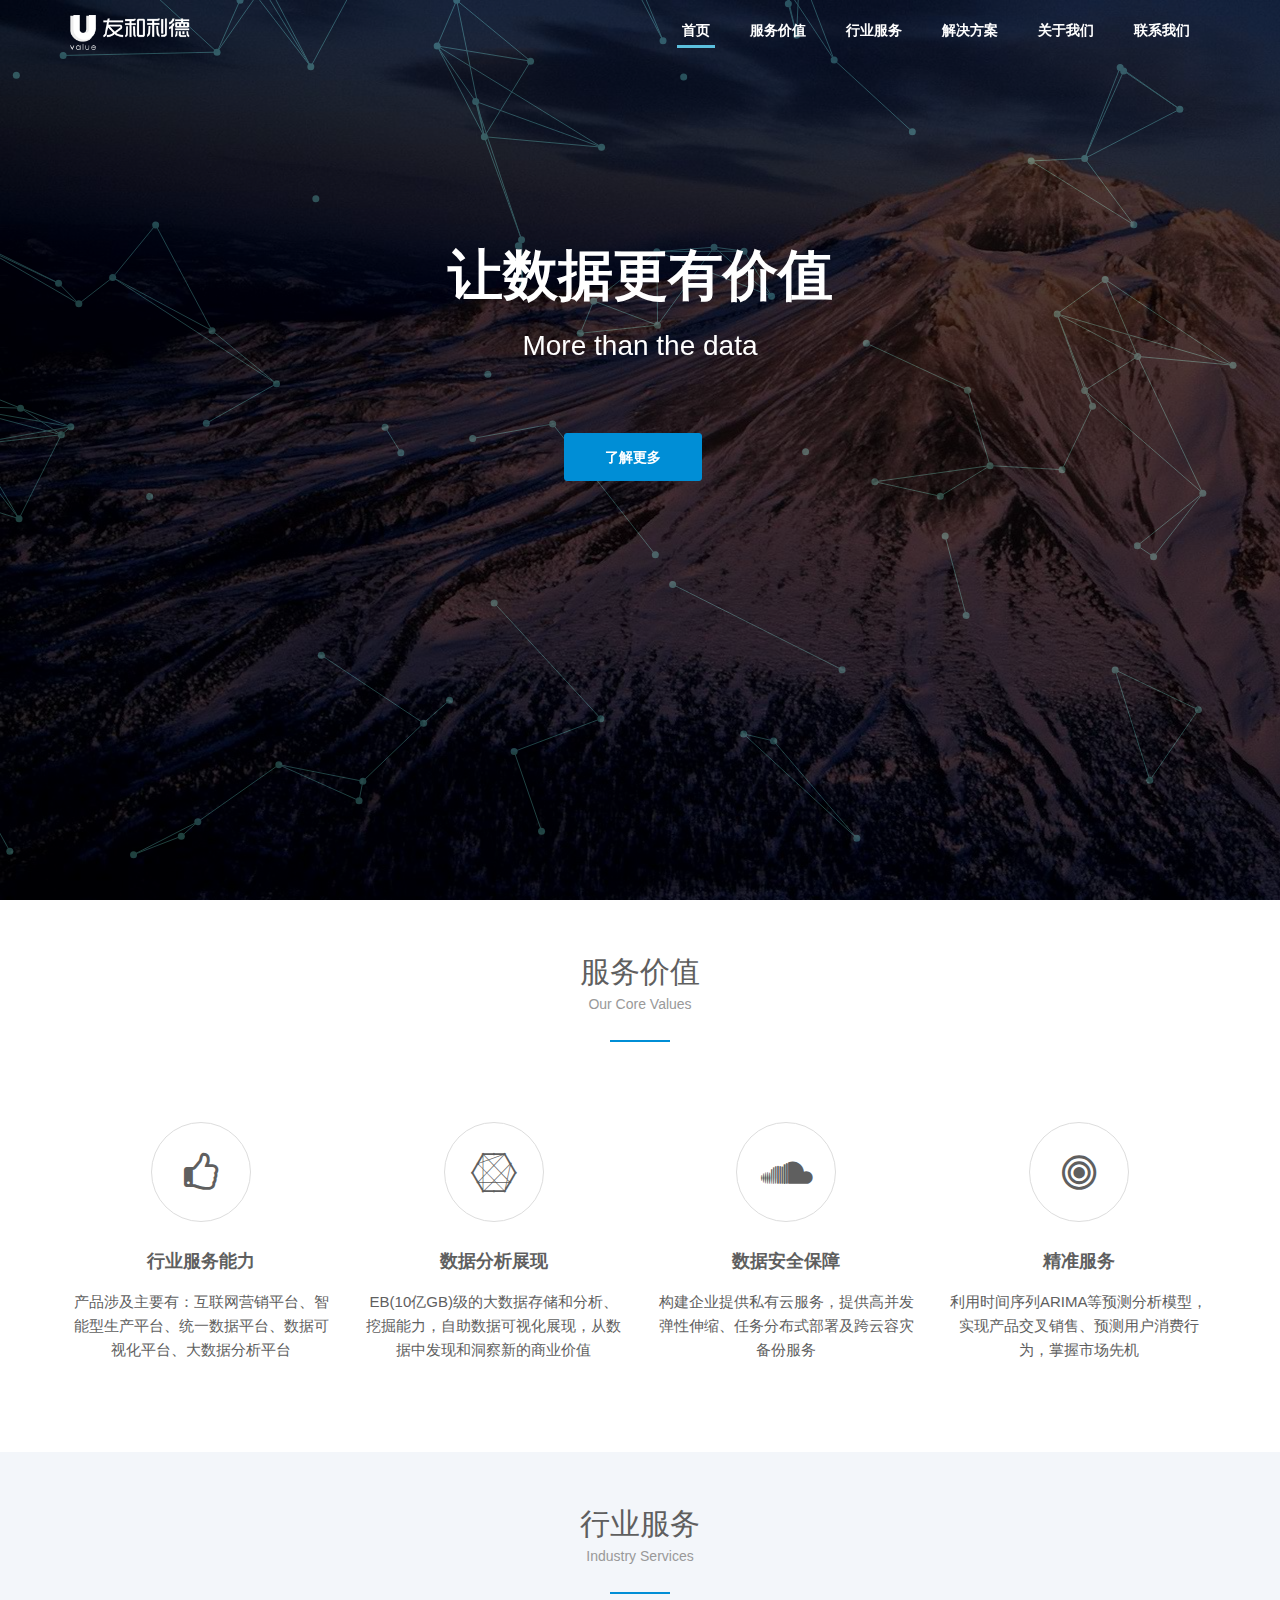
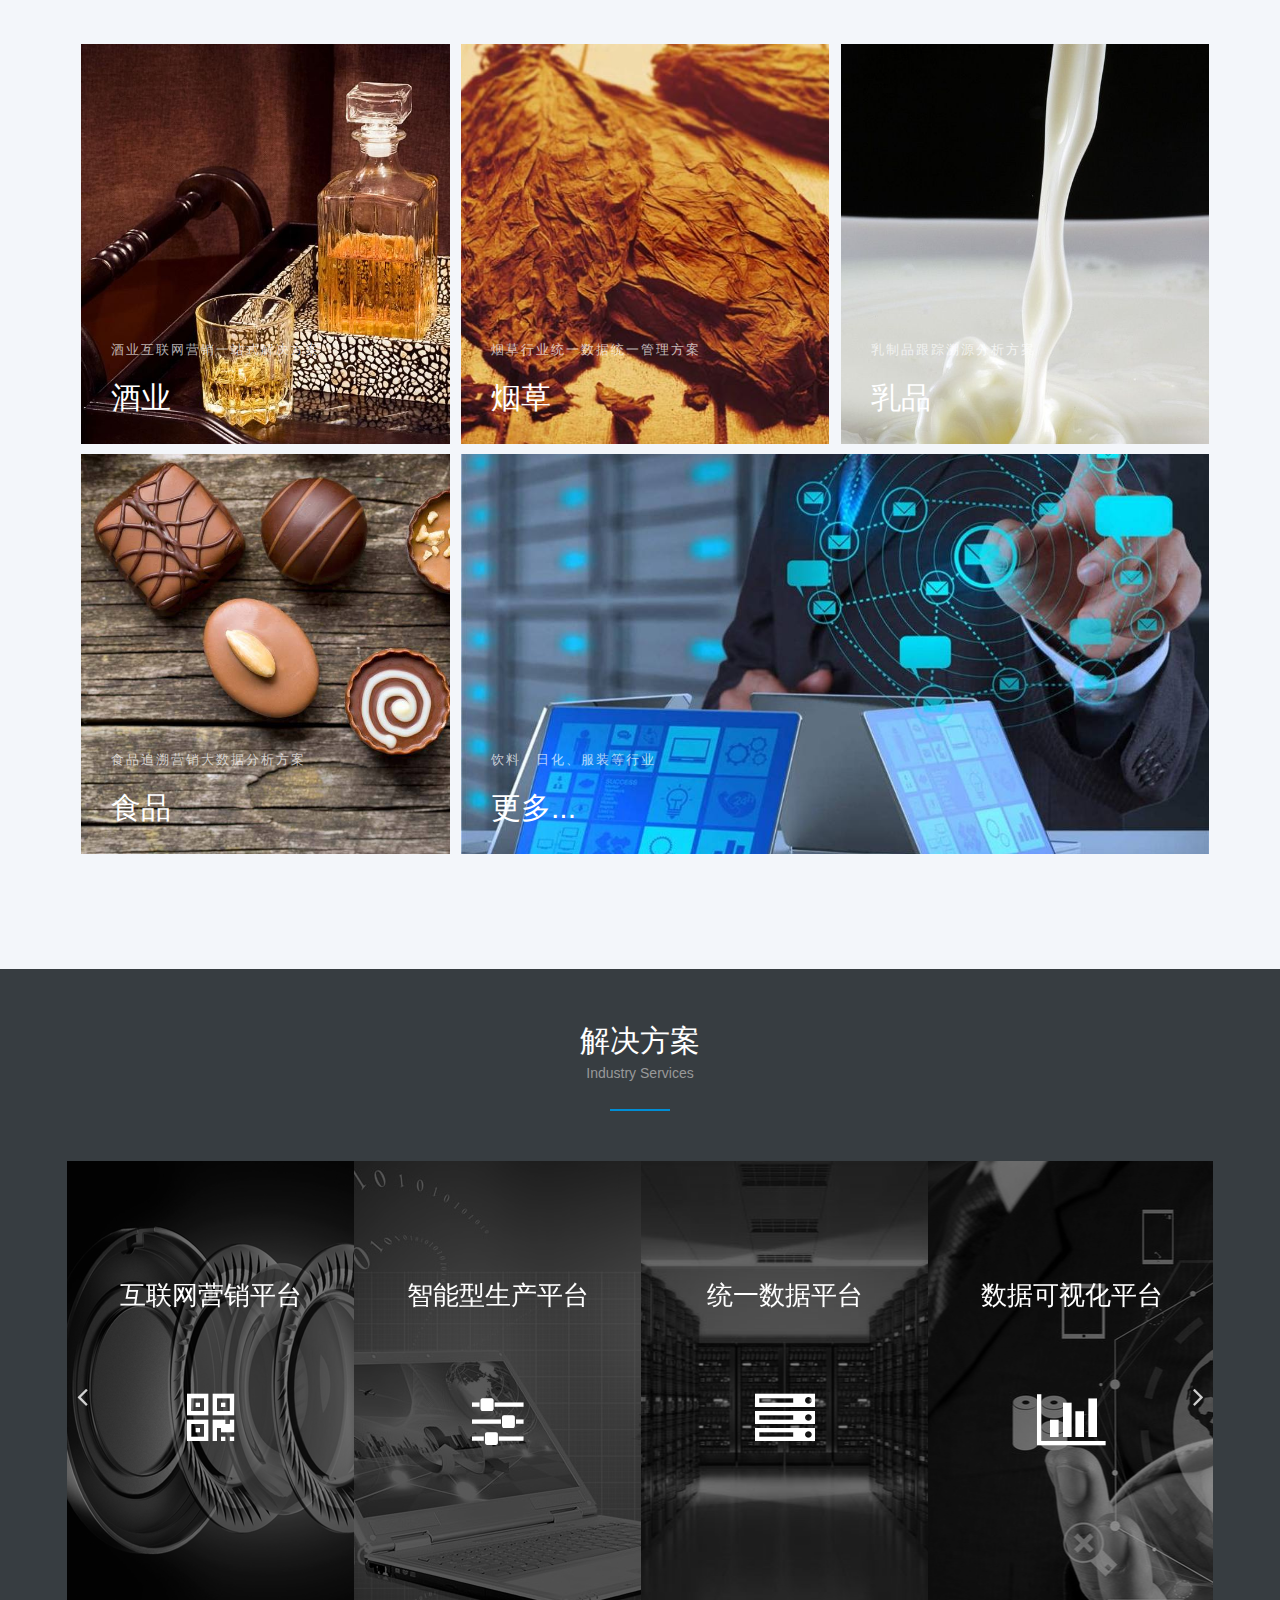
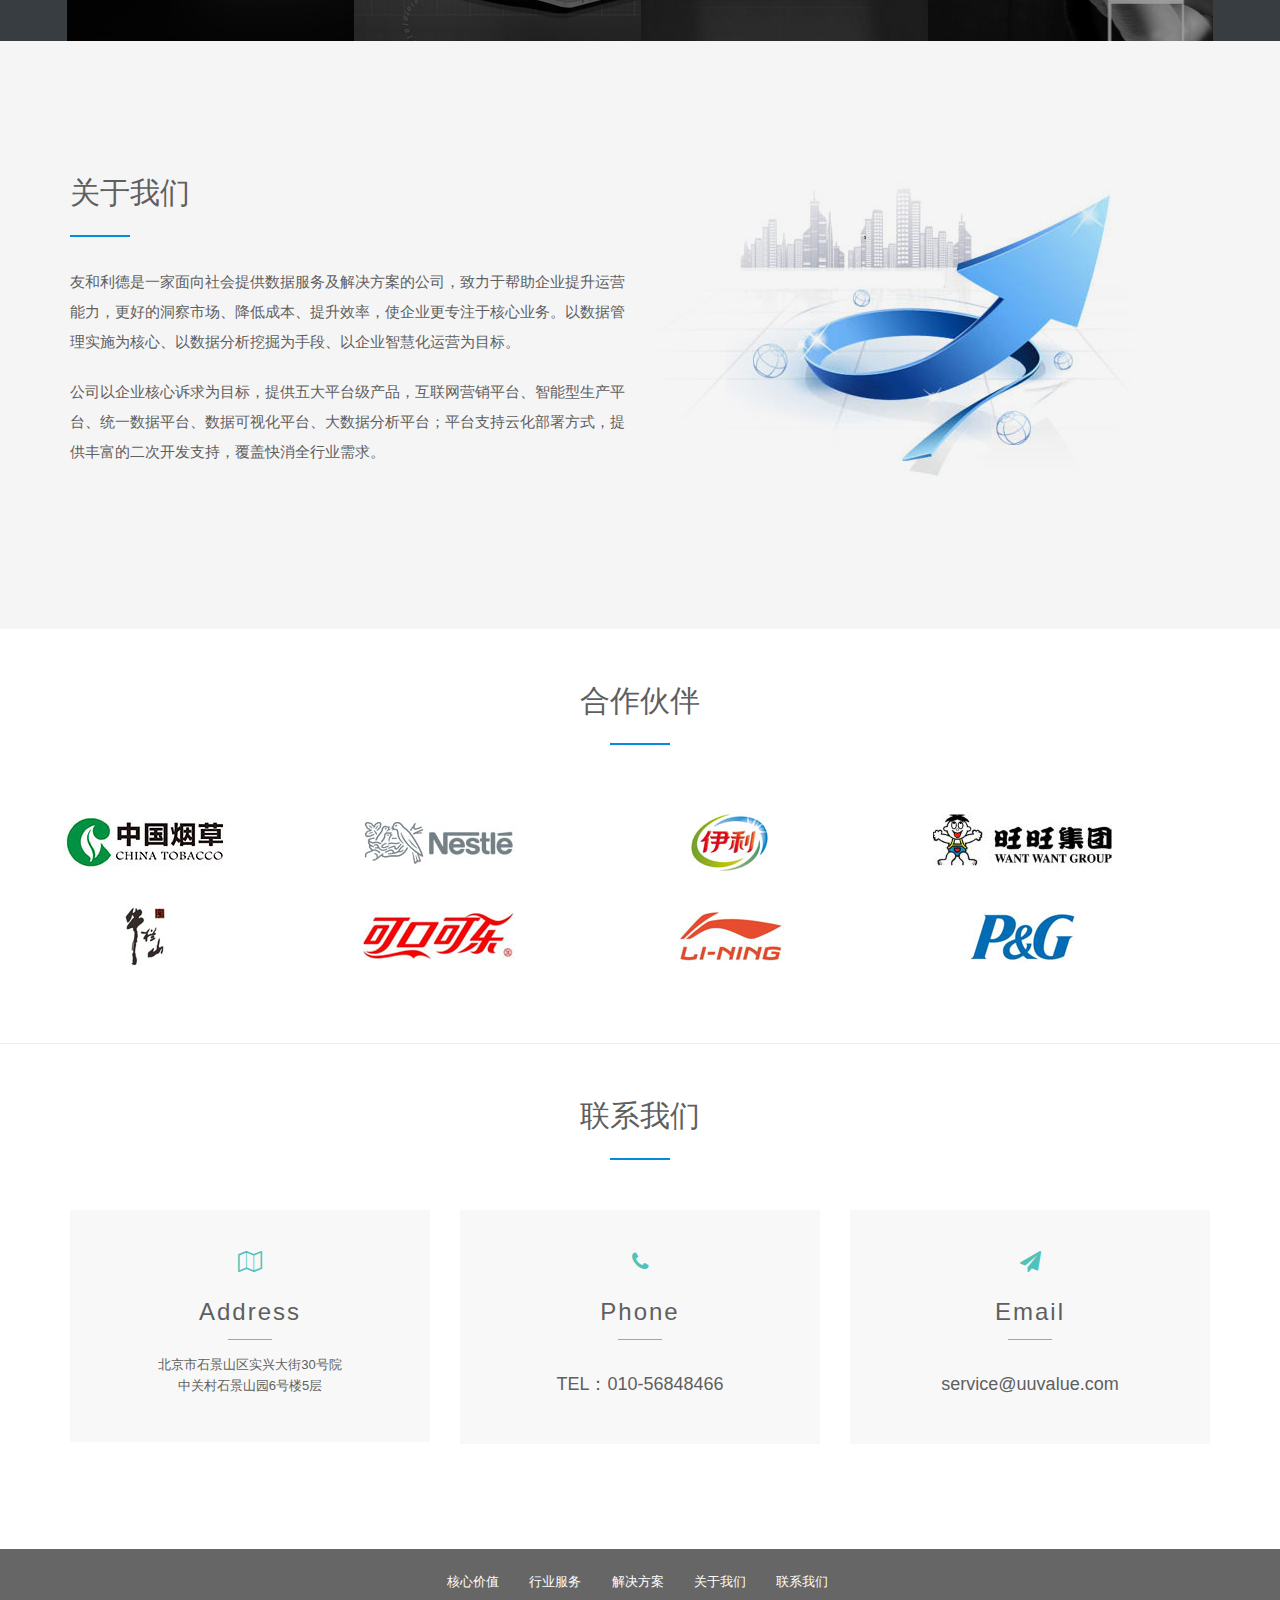
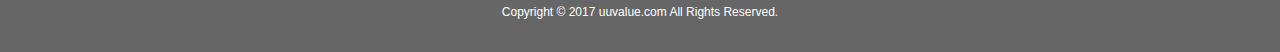
==== commit d0b20516: "remove lang-js" ====
--- a/index.html
+++ b/index.html
@@ -1,449 +1,446 @@
-<!DOCTYPE html>
-<html lang="en">
-
-	<head>
-		<meta charset="utf-8">
-		<meta http-equiv="X-UA-Compatible" content="IE=edge">
-		<meta name="renderer" content="webkit|ie-comp|ie-stand">
-		<meta name="viewport" content="width=device-width, initial-scale=1.0">
-
-		<!-- CORE CSS -->
-		<link href="css/bootstrap.css" rel="stylesheet" type="text/css">
-		<link href="css/font-awesome.min.css" rel="stylesheet" type="text/css">
-		<link href="css/animate.css" rel="stylesheet" type="text/css">
-
-		<!-- THEME CSS -->
-		<link href="css/main.css" rel="stylesheet" type="text/css">
-		<link rel="shortcut icon" href="ico/favicon.ico">
-
-		<title>友和利德</title>
-	</head>
-
-	<body data-spy="scroll">
-
-		<!-- WRAPPER -->
-		<div id="wrapper">
-
-			<!-- NAVBAR -->
-			<nav id="main-navbar" class="navbar navbar-default navbar-fixed-top">
-				<div class="container">
-					<button type="button" class="navbar-toggle collapsed" data-toggle="collapse" data-target="#main-nav-collapse">
-					<span class="sr-only">Toggle Navigation</span>
-					<i class="fa fa-bars"></i>
-				</button>
-					<a href="#home" class="navbar-brand">
-						<img src="img/logo.png" alt="Landee Logo" style="width: 120px;">
-					</a>
-					<div id="main-nav-collapse" class="collapse navbar-collapse">
-						<ul class="nav navbar-nav nav-onepage">
-							<li class="active">
-								<a href="#home">首页</a>
-							</li>
-							<li>
-								<a href="#values">服务价值</a>
-							</li>
-							<li>
-								<a href="#industry">行业服务</a>
-							</li>
-							<li>
-								<a href="#solution">解决方案</a>
-							</li>
-							<li>
-								<a href="#about">关于我们</a>
-							</li>
-							<li>
-								<a href="#contact">联系我们</a>
-							</li>
-						</ul>
-					</div>
-
-				</div>
-			</nav>
-			<!-- END NAVBAR -->
-
-			<!-- HERO SECTION -->
-			<section id="home" class="hero-unit-fullscreen parallax-window" data-parallax="scroll" data-image-src="img/fullscreen-bg.jpg" style="background: url(img/fullscreen-bg.jpg);">
-				<div class="overlay" id="particles">
-					<div class="intro">
-						<canvas class="pg-canvas"></canvas>
-				</div>
-				<div class="container">
-					<div class="hero-content">
-						<h1 class="hero-heading" style="font-size: 55px;">让数据更有价值</h1>
-						<p class="lead">More than the data</p>
-						<a href="#solution" class="download">了解更多</a>
-						</span>
-
-					</div>
-				</div>
-
-		</div>
-
-		</section>
-		<!-- END HERO SECTION -->
-
-		<!-- Values -->
-		<section id="values">
-			<div class="container">
-				<div class="section-heading">
-					<h2 class="heading">服务价值<p>Our Core Values</p></h2>
-
-				</div>
-
-				<div class="row values">
-					<div class="col-md-3">
-						<div class="icon-info">
-							<i class="fa fa-thumbs-o-up"></i>
-							<h3 class="title">行业服务能力</h3>
-							<p>产品涉及主要有：互联网营销平台、智能型生产平台、统一数据平台、数据可视化平台、大数据分析平台</p>
-						</div>
-					</div>
-					<div class="col-md-3">
-						<div class="icon-info icon-info-center">
-							<i class="fa fa-connectdevelop"></i>
-							<h3 class="title">数据分析展现</h3>
-							<p>EB(10亿GB)级的大数据存储和分析、挖掘能力，自助数据可视化展现，从数据中发现和洞察新的商业价值</p>
-						</div>
-					</div>
-					<div class="col-md-3">
-						<div class="icon-info icon-info-center">
-							<i class="fa fa-soundcloud"></i>
-							<h3 class="title">数据安全保障</h3>
-							<p>构建企业提供私有云服务，提供高并发弹性伸缩、任务分布式部署及跨云容灾备份服务</p>
-						</div>
-					</div>
-					<div class="col-md-3">
-						<div class="icon-info icon-info-center">
-							<i class="fa fa-bullseye"></i>
-							<h3 class="title">精准服务</h3>
-							<p>利用时间序列ARIMA等预测分析模型，实现产品交叉销售、预测用户消费行为，掌握市场先机</p>
-						</div>
-					</div>
-				</div>
-			</div>
-		</section>
-		<!-- END Values -->
-
-		<!--industry-->
-		<section id="industry" style="background: #F3F6FA;">
-			<div class="container">
-				<div class="section-heading">
-					<h2 class="heading">行业服务<p>Industry Services</p></h2>
-				</div>
-				<div class="row row-bottom-padded-md">
-					<div class="col-md-12">
-						<ul id="fh5co-portfolio-list">
-
-							<li class="one-third animate-box fadeInUp animated" data-animate-effect="fadeIn" style="background-image: url(img/work-2.jpg); ">
-								<a>
-									<div class="case-studies-summary">
-										<span>酒业互联网营销一站式解决方案</span>
-										<h2>酒业</h2>
-									</div>
-								</a>
-							</li>
-							<li class="one-third animate-box fadeInUp animated" data-animate-effect="fadeIn" style="background-image: url(img/work-1.jpg); ">
-								<a>
-									<div class="case-studies-summary">
-										<span>烟草行业统一数据统一管理方案</span>
-										<h2>烟草</h2>
-									</div>
-								</a>
-							</li>
-
-							<li class="one-third animate-box fadeInUp animated" data-animate-effect="fadeIn" style="background-image: url(img/work-4.jpg); ">
-								<a>
-									<div class="case-studies-summary">
-										<span>乳制品跟踪溯源分析方案</span>
-										<h2>乳品</h2>
-									</div>
-								</a>
-							</li>
-
-							<li class="one-third animate-box fadeInUp animated" data-animate-effect="fadeIn" style="background-image: url(img/work-5.jpg); ">
-								<a>
-									<div class="case-studies-summary">
-										<span>食品追溯营销大数据分析方案</span>
-										<h2>食品</h2>
-									</div>
-								</a>
-							</li>
-							<li class="two-third animate-box fadeInUp animated" data-animate-effect="fadeIn" style="background-image: url(img/work-3.jpg); ">
-								<a class="color-6">
-									<div class="case-studies-summary">
-										<span>饮料、日化、服装等行业</span>
-										<h2>更多...</h2>
-									</div>
-								</a>
-							</li>
-						</ul>
-					</div>
-				</div>
-			</div>
-		</section>
-		<!--industry end-->
-
-		<!--solution-->
-		<section class="section section3" id="solution" style="background: #373d41;height: 672px;">
-			<div class="section-heading">
-				<h2 class="heading heading-fff">解决方案<p>Industry Services</p></h2>
-			</div>
-			<div class="container" style="width:1176px; max-width: 1176px;">
-				<div class="row">
-					<div class="col-xs-12 text-center p-0 owl-carousel" id="owl-demo">
-						
-						<div class="item">
-							<div class="sec3-con-div">
-								<div class="sec3-con1">
-									<h3>互联网营销平台</h3>
-									<div class="sec3-con1-icon"><i class="fa fa-qrcode"></i></div>
-									<div class="sec3-con2-con">
-										基于二维码、RFID等物联网技术的防伪溯源营销；灵活高效的互联网订单系统；标准化的会员体系及消费者数据库；移动互联网前沿技术的销售管理平台。
-									</div>
-								</div>
-								<div class="bg-color"></div>
-							</div>
-						</div>
-						<div class="item">
-							<div class="sec3-con-div">
-								<div class="sec3-con1">
-									<h3>智能型生产平台</h3>
-									<div class="sec3-con1-icon"><i class="fa fa-sliders"></i></div>
-									<div class="sec3-con2-con">
-										基于低功耗物联网设备的部署，结合先进的生产物联网管理平台；基于仓储的物联网接入，实现储备、托盘和出入库货品的联动管理；基于车辆的物联网接入，实现在途运输人员及车辆管理、物品监控，合理的规划运输路线。
-									</div>
-								</div>
-								<div class="bg-color"></div>
-							</div>
-						</div>
-						<div class="item">
-							<div class="sec3-con-div">
-								<div class="sec3-con1">
-									<h3>统一数据平台</h3>
-									<div class="sec3-con1-icon"><i class="fa fa-server"></i></div>
-									<div class="sec3-con2-con">
-										构建信息资源的标准规范管理体系，集中统一的主数据平台，集中的数据采集加工和优化机制；大数据管理系统包括数据采集、存储、管理、安全等技术及其集成。
-									</div>
-								</div>
-								<div class="bg-color"></div>
-							</div>
-						</div>
-						<div class="item">
-							<div class="sec3-con-div">
-								<div class="sec3-con1">
-									<h3>数据可视化平台</h3>
-									<div class="sec3-con1-icon"><i class="fa fa-bar-chart"></i></div>
-									<div class="sec3-con2-con">
-										仪表盘报表和易用的分析功能仅需要一个页面，企业内所有管理及业务人员都可以利用数据。帮助用户从数据中发现以前未知的模式和关系，让每个人都可以从任何规模的数据中发现和洞察新的商业价值。
-									</div>
-								</div>
-								<div class="bg-color"></div>
-							</div>
-						</div>
-						<div class="item">
-							<div class="sec3-con-div">
-								<div class="sec3-con1">
-									<h3>大数据分析平台</h3>
-									<div class="sec3-con1-icon"><i class="fa fa-connectdevelop"></i></div>
-									<div class="sec3-con2-con">
-										平台涵盖生产工艺及流程优化、质量管理控制、库存优化、物流路线优化、销售预测。
-									</div>
-								</div>
-								<div class="bg-color"></div>
-							</div>
-						</div>
-
-					</div>
-				</div>
-			</div>
-		</section>
-
-		<!--solution end-->
-
-		<!--about-->
-		<section id="about" style=" background: #f5f5f5">
-			<div class="container" style="padding: 80px 0;;">
-				<!--<div class="section-heading">
-						<h2 class="heading">关于我们<p>About US</p></h2>
-					</div>-->
-				<div class="container">
-					<div class="row">
-						<div class="col-md-6 col-xs-12">
-							<div class="about-content">
-								<h2 class="heading-left">关于我们</h2>
-								<div class="item">
-									<p style="line-height: 2;">
-										友和利德是一家面向社会提供数据服务及解决方案的公司，致力于帮助企业提升运营能力，更好的洞察市场、降低成本、提升效率，使企业更专注于核心业务。
-									</p>
-									<p style="line-height: 2; margin-top: 20px;">
-										以数据管理实施为核心、以数据分析挖掘分析为手段、以企业智慧化运营为目标。
-									</p>
-									<p style="line-height: 2; margin-top: 20px;">
-										支持云化部署方式，丰富的二次开发支持，覆盖快消全行业需求。
-									</p>
-								</div>
-							</div>
-						</div>
-						<div class="col-md-6 col-xs-12">
-							<div class="about-img"><img class="img-responsive" src="img/about.jpg" alt="about us"></div>
-						</div>
-					</div>
-				</div>
-
-			</div>
-		</section>
-		<!--about end-->
-
-		<!--<section class="subscribe bg-img" style="padding: 100px 0;">
-			<div class="container text-center">
-				<div class="row">
-					<div class="col-sm-12">
-						<p>友和利德，欢迎您的来信咨询！</p>
-						<form class="form-inline">
-							<a href="mailto:service@uuvalue.com" type="submit" class="btn vira-btn" style="border-radius: 26px;">来信给我们</a>
-						</form>
-					</div>
-				</div>
-			</div>
-		</section>-->
-
-		<section class="contact">
-			<div class="container">
-				<h2 class="heading">合作伙伴</h2>
-				<div class="row">
-					<div class="col-md-3">
-						<img src="img/c-1.jpg">
-					</div>
-					<div class="col-md-3">
-						<img src="img/c-2.jpg">
-					</div>
-					<div class="col-md-3">
-						<img src="img/c-3.jpg">
-					</div>
-					<div class="col-md-3">
-						<img src="img/c-4.jpg">
-					</div>
-				</div>
-				<div class="row">
-					<div class="col-md-3">
-						<img src="img/c-5.jpg">
-					</div>
-					<div class="col-md-3">
-						<img src="img/c-6.jpg">
-					</div>
-					<div class="col-md-3">
-						<img src="img/c-7.jpg">
-					</div>
-					<div class="col-md-3">
-						<img src="img/c-8.jpg">
-					</div>
-				</div>
-			</div>
-		</section>
-
-		<section id="contact" class="contact section" style="border-top: 1px solid #eee;">
-			<div class="container">
-				<h2 class="heading">联系我们</h2>
-				<div class="row">
-					<div class="col-sm-4">
-						<div class="vira-card">
-							<div class="vira-card-header">
-								<span class="fa fa-map-o" aria-hidden="true"></span>
-							</div>
-							<div class="vira-card-content">
-								<h3>Address</h3>
-								<p>
-									北京市丰台区 搜宝商务中心2号楼1909
-								</p>
-							</div>
-						</div>
-					</div>
-					<div class="col-sm-4">
-						<div class="vira-card">
-							<div class="vira-card-header">
-								<span class="fa fa-phone" aria-hidden="true"></span>
-							</div>
-							<div class="vira-card-content">
-								<h3>Phone</h3>
-								<p>
-									TEL：010-56848466
-								</p>
-							</div>
-						</div>
-					</div>
-					<div class="col-sm-4">
-						<div class="vira-card">
-							<div class="vira-card-header">
-								<span class="fa fa-paper-plane" aria-hidden="true"></span>
-							</div>
-							<div class="vira-card-content">
-								<h3>Email</h3>
-								<p>
-									service@uuvalue.com
-								</p>
-							</div>
-						</div>
-					</div>
-				</div>
-			</div>
-		</section>
-
-		<!-- footer -->
-		<footer class="footer-minimal">
-			<div class="container">
-				<nav>
-					<ul class="list-unstyled list-inline margin-bottom-30px">
-						<li>
-							<a href="#values">核心价值</a>
-						</li>
-						<li>
-							<a href="#industry">行业服务</a>
-						</li>
-						<li>
-							<a href="#solution">解决方案</a>
-						</li>
-						<li>
-							<a href="#about">关于我们</a>
-						</li>
-						<li>
-							<a href="#contact">联系我们</a>
-						</li>
-					</ul>
-				</nav>
-				<p class="copyright-text">
-					Copyright © 2017 uuvalue.com All Rights Reserved.
-				</p>
-			</div>
-		</footer>
-		<!-- footer end -->
-
-		</div>
-
-		<!-- wrapper end -->
-
-		<!-- JAVASCRIPT -->
-		<script src="js/jquery-2.1.1.min.js"></script>
-		<script src="js/bootstrap.min.js"></script>
-		<script src="js/landee.js"></script>
-
-		<script type='text/javascript' src='js/jquery-1.11.1.min.js'></script>
-		<script src='js/jquery.particleground.min.js'></script>
-		<script src='js/findex.js'></script>
-
-		<link href="css/owl.carousel.css" rel="stylesheet">
-		<script src="js/owl.carousel.js"></script>
-		<script>
-			$(function() {
-				$('#owl-demo').owlCarousel({
-					navigation: true,
-					navigationText: [
-						"<i class='fa fa-angle-left f18'></i>",
-						"<i class='fa fa-angle-right f18'></i>"
-					]
-				});
-			});
-		</script>
-
-	</body>
-
+<!DOCTYPE html>
+<html lang="en">
+
+	<head>
+		<meta charset="utf-8">
+		<meta http-equiv="X-UA-Compatible" content="IE=edge">
+		<meta name="renderer" content="webkit|ie-comp|ie-stand">
+		<meta name="viewport" content="width=device-width, initial-scale=1.0">
+
+		<!-- CORE CSS -->
+		<link href="css/bootstrap.css" rel="stylesheet" type="text/css">
+		<link href="css/font-awesome.min.css" rel="stylesheet" type="text/css">
+		<link href="css/animate.css" rel="stylesheet" type="text/css">
+
+		<!-- THEME CSS -->
+		<link href="css/main.css" rel="stylesheet" type="text/css">
+		<link rel="shortcut icon" href="ico/favicon.ico">
+
+		<title>友和利德</title>
+	</head>
+
+	<body data-spy="scroll">
+
+		<!-- WRAPPER -->
+		<div id="wrapper">
+
+			<!-- NAVBAR -->
+			<nav id="main-navbar" class="navbar navbar-default navbar-fixed-top">
+				<div class="container">
+					<button type="button" class="navbar-toggle collapsed" data-toggle="collapse" data-target="#main-nav-collapse">
+					<span class="sr-only">Toggle Navigation</span>
+					<i class="fa fa-bars"></i>
+				</button>
+					<a href="#home" class="navbar-brand">
+						<img src="img/logo.png" alt="Landee Logo" style="width: 120px;">
+					</a>
+					<div id="main-nav-collapse" class="collapse navbar-collapse">
+						<ul class="nav navbar-nav nav-onepage">
+							<li class="active">
+								<a href="#home">首页</a>
+							</li>
+							<li>
+								<a href="#values">服务价值</a>
+							</li>
+							<li>
+								<a href="#industry">行业服务</a>
+							</li>
+							<li>
+								<a href="#solution">解决方案</a>
+							</li>
+							<li>
+								<a href="#about">关于我们</a>
+							</li>
+							<li>
+								<a href="#contact">联系我们</a>
+							</li>
+						</ul>
+					</div>
+
+				</div>
+			</nav>
+			<!-- END NAVBAR -->
+
+			<!-- HERO SECTION -->
+			<section id="home" class="hero-unit-fullscreen parallax-window" data-parallax="scroll" data-image-src="img/fullscreen-bg.jpg" style="background: url(img/fullscreen-bg.jpg);">
+				<div class="overlay" id="particles">
+					<div class="intro">
+						<canvas class="pg-canvas"></canvas>
+				</div>
+				<div class="container">
+					<div class="hero-content">
+						<h1 class="hero-heading" style="font-size: 55px;">让数据更有价值</h1>
+						<p class="lead">More than the data</p>
+						<a href="#solution" class="download">了解更多</a>
+						</span>
+
+					</div>
+				</div>
+
+		</div>
+
+		</section>
+		<!-- END HERO SECTION -->
+
+		<!-- Values -->
+		<section id="values">
+			<div class="container">
+				<div class="section-heading">
+					<h2 class="heading">服务价值<p>Our Core Values</p></h2>
+
+				</div>
+
+				<div class="row values">
+					<div class="col-md-3">
+						<div class="icon-info">
+							<i class="fa fa-thumbs-o-up"></i>
+							<h3 class="title">行业服务能力</h3>
+							<p>产品涉及主要有：互联网营销平台、智能型生产平台、统一数据平台、数据可视化平台、大数据分析平台</p>
+						</div>
+					</div>
+					<div class="col-md-3">
+						<div class="icon-info icon-info-center">
+							<i class="fa fa-connectdevelop"></i>
+							<h3 class="title">数据分析展现</h3>
+							<p>EB(10亿GB)级的大数据存储和分析、挖掘能力，自助数据可视化展现，从数据中发现和洞察新的商业价值</p>
+						</div>
+					</div>
+					<div class="col-md-3">
+						<div class="icon-info icon-info-center">
+							<i class="fa fa-soundcloud"></i>
+							<h3 class="title">数据安全保障</h3>
+							<p>构建企业提供私有云服务，提供高并发弹性伸缩、任务分布式部署及跨云容灾备份服务</p>
+						</div>
+					</div>
+					<div class="col-md-3">
+						<div class="icon-info icon-info-center">
+							<i class="fa fa-bullseye"></i>
+							<h3 class="title">精准服务</h3>
+							<p>利用时间序列ARIMA等预测分析模型，实现产品交叉销售、预测用户消费行为，掌握市场先机</p>
+						</div>
+					</div>
+				</div>
+			</div>
+		</section>
+		<!-- END Values -->
+
+		<!--industry-->
+		<section id="industry" style="background: #F3F6FA;">
+			<div class="container">
+				<div class="section-heading">
+					<h2 class="heading">行业服务<p>Industry Services</p></h2>
+				</div>
+				<div class="row row-bottom-padded-md">
+					<div class="col-md-12">
+						<ul id="fh5co-portfolio-list">
+
+							<li class="one-third animate-box fadeInUp animated" data-animate-effect="fadeIn" style="background-image: url(img/work-2.jpg); ">
+								<a>
+									<div class="case-studies-summary">
+										<span>酒业互联网营销一站式解决方案</span>
+										<h2>酒业</h2>
+									</div>
+								</a>
+							</li>
+							<li class="one-third animate-box fadeInUp animated" data-animate-effect="fadeIn" style="background-image: url(img/work-1.jpg); ">
+								<a>
+									<div class="case-studies-summary">
+										<span>烟草行业统一数据统一管理方案</span>
+										<h2>烟草</h2>
+									</div>
+								</a>
+							</li>
+
+							<li class="one-third animate-box fadeInUp animated" data-animate-effect="fadeIn" style="background-image: url(img/work-4.jpg); ">
+								<a>
+									<div class="case-studies-summary">
+										<span>乳制品跟踪溯源分析方案</span>
+										<h2>乳品</h2>
+									</div>
+								</a>
+							</li>
+
+							<li class="one-third animate-box fadeInUp animated" data-animate-effect="fadeIn" style="background-image: url(img/work-5.jpg); ">
+								<a>
+									<div class="case-studies-summary">
+										<span>食品追溯营销大数据分析方案</span>
+										<h2>食品</h2>
+									</div>
+								</a>
+							</li>
+							<li class="two-third animate-box fadeInUp animated" data-animate-effect="fadeIn" style="background-image: url(img/work-3.jpg); ">
+								<a class="color-6">
+									<div class="case-studies-summary">
+										<span>饮料、日化、服装等行业</span>
+										<h2>更多...</h2>
+									</div>
+								</a>
+							</li>
+						</ul>
+					</div>
+				</div>
+			</div>
+		</section>
+		<!--industry end-->
+
+		<!--solution-->
+		<section class="section section3" id="solution" style="background: #373d41;height: 672px;">
+			<div class="section-heading">
+				<h2 class="heading heading-fff">解决方案<p>Industry Services</p></h2>
+			</div>
+			<div class="container" style="width:1176px; max-width: 1176px;">
+				<div class="row">
+					<div class="col-xs-12 text-center p-0 owl-carousel" id="owl-demo">
+						
+						<div class="item">
+							<div class="sec3-con-div">
+								<div class="sec3-con1">
+									<h3>互联网营销平台</h3>
+									<div class="sec3-con1-icon"><i class="fa fa-qrcode"></i></div>
+									<div class="sec3-con2-con">
+										基于二维码、RFID等物联网技术的防伪溯源营销；灵活高效的互联网订单系统；标准化的会员体系及消费者数据库；移动互联网前沿技术的销售管理平台。
+									</div>
+								</div>
+								<div class="bg-color"></div>
+							</div>
+						</div>
+						<div class="item">
+							<div class="sec3-con-div">
+								<div class="sec3-con1">
+									<h3>智能型生产平台</h3>
+									<div class="sec3-con1-icon"><i class="fa fa-sliders"></i></div>
+									<div class="sec3-con2-con">
+										基于低功耗物联网设备的部署，结合先进的生产物联网管理平台；基于仓储的物联网接入，实现储备、托盘和出入库货品的联动管理；基于车辆的物联网接入，实现在途运输人员及车辆管理、物品监控，合理的规划运输路线。
+									</div>
+								</div>
+								<div class="bg-color"></div>
+							</div>
+						</div>
+						<div class="item">
+							<div class="sec3-con-div">
+								<div class="sec3-con1">
+									<h3>统一数据平台</h3>
+									<div class="sec3-con1-icon"><i class="fa fa-server"></i></div>
+									<div class="sec3-con2-con">
+										构建信息资源的标准规范管理体系，集中统一的主数据平台，集中的数据采集加工和优化机制；大数据管理系统包括数据采集、存储、管理、安全等技术及其集成。
+									</div>
+								</div>
+								<div class="bg-color"></div>
+							</div>
+						</div>
+						<div class="item">
+							<div class="sec3-con-div">
+								<div class="sec3-con1">
+									<h3>数据可视化平台</h3>
+									<div class="sec3-con1-icon"><i class="fa fa-bar-chart"></i></div>
+									<div class="sec3-con2-con">
+										仪表盘报表和易用的分析功能仅需要一个页面，企业内所有管理及业务人员都可以利用数据。帮助用户从数据中发现以前未知的模式和关系，让每个人都可以从任何规模的数据中发现和洞察新的商业价值。
+									</div>
+								</div>
+								<div class="bg-color"></div>
+							</div>
+						</div>
+						<div class="item">
+							<div class="sec3-con-div">
+								<div class="sec3-con1">
+									<h3>大数据分析平台</h3>
+									<div class="sec3-con1-icon"><i class="fa fa-connectdevelop"></i></div>
+									<div class="sec3-con2-con">
+										平台涵盖生产工艺及流程优化、质量管理控制、库存优化、物流路线优化、销售预测。
+									</div>
+								</div>
+								<div class="bg-color"></div>
+							</div>
+						</div>
+
+					</div>
+				</div>
+			</div>
+		</section>
+
+		<!--solution end-->
+
+		<!--about-->
+		<section id="about" style=" background: #f5f5f5">
+			<div class="container" style="padding: 80px 0;;">
+				<!--<div class="section-heading">
+						<h2 class="heading">关于我们<p>About US</p></h2>
+					</div>-->
+				<div class="container">
+					<div class="row">
+						<div class="col-md-6 col-xs-12">
+							<div class="about-content">
+								<h2 class="heading-left">关于我们</h2>
+								<div class="item">
+									<p style="line-height: 2;">
+										友和利德是一家面向社会提供数据服务及解决方案的公司，致力于帮助企业提升运营能力，更好的洞察市场、降低成本、提升效率，使企业更专注于核心业务。以数据管理实施为核心、以数据分析挖掘为手段、以企业智慧化运营为目标。
+									</p>
+									<p style="line-height: 2; margin-top: 20px;">
+										公司以企业核心诉求为目标，提供五大平台级产品，互联网营销平台、智能型生产平台、统一数据平台、数据可视化平台、大数据分析平台；平台支持云化部署方式，提供丰富的二次开发支持，覆盖快消全行业需求。
+									</p>
+								</div>
+							</div>
+						</div>
+						<div class="col-md-6 col-xs-12">
+							<div class="about-img"><img class="img-responsive" src="img/about.jpg" alt="about us"></div>
+						</div>
+					</div>
+				</div>
+
+			</div>
+		</section>
+		<!--about end-->
+
+		<!--<section class="subscribe bg-img" style="padding: 100px 0;">
+			<div class="container text-center">
+				<div class="row">
+					<div class="col-sm-12">
+						<p>友和利德，欢迎您的来信咨询！</p>
+						<form class="form-inline">
+							<a href="mailto:service@uuvalue.com" type="submit" class="btn vira-btn" style="border-radius: 26px;">来信给我们</a>
+						</form>
+					</div>
+				</div>
+			</div>
+		</section>-->
+
+		<section class="contact">
+			<div class="container">
+				<h2 class="heading">合作伙伴</h2>
+				<div class="row">
+					<div class="col-md-3">
+						<img src="img/c-1.jpg">
+					</div>
+					<div class="col-md-3">
+						<img src="img/c-2.jpg">
+					</div>
+					<div class="col-md-3">
+						<img src="img/c-3.jpg">
+					</div>
+					<div class="col-md-3">
+						<img src="img/c-4.jpg">
+					</div>
+				</div>
+				<div class="row">
+					<div class="col-md-3">
+						<img src="img/c-5.jpg">
+					</div>
+					<div class="col-md-3">
+						<img src="img/c-6.jpg">
+					</div>
+					<div class="col-md-3">
+						<img src="img/c-7.jpg">
+					</div>
+					<div class="col-md-3">
+						<img src="img/c-8.jpg">
+					</div>
+				</div>
+			</div>
+		</section>
+
+		<section id="contact" class="contact section" style="border-top: 1px solid #eee;">
+			<div class="container">
+				<h2 class="heading">联系我们</h2>
+				<div class="row">
+					<div class="col-sm-4">
+						<div class="vira-card">
+							<div class="vira-card-header">
+								<span class="fa fa-map-o" aria-hidden="true"></span>
+							</div>
+							<div class="vira-card-content">
+								<h3 style="margin-bottom: 30px;">Address</h3>
+								<p style="font-size:13px">
+									北京市石景山区实兴大街30号院<br>中关村石景山园6号楼5层
+								</p>
+							</div>
+						</div>
+					</div>
+					<div class="col-sm-4">
+						<div class="vira-card">
+							<div class="vira-card-header">
+								<span class="fa fa-phone" aria-hidden="true"></span>
+							</div>
+							<div class="vira-card-content">
+								<h3>Phone</h3>
+								<p>
+									TEL：010-56848466
+								</p>
+							</div>
+						</div>
+					</div>
+					<div class="col-sm-4">
+						<div class="vira-card">
+							<div class="vira-card-header">
+								<span class="fa fa-paper-plane" aria-hidden="true"></span>
+							</div>
+							<div class="vira-card-content">
+								<h3>Email</h3>
+								<p>
+									service@uuvalue.com
+								</p>
+							</div>
+						</div>
+					</div>
+				</div>
+			</div>
+		</section>
+
+		<!-- footer -->
+		<footer class="footer-minimal">
+			<div class="container">
+				<nav>
+					<ul class="list-unstyled list-inline margin-bottom-30px">
+						<li>
+							<a href="#values">核心价值</a>
+						</li>
+						<li>
+							<a href="#industry">行业服务</a>
+						</li>
+						<li>
+							<a href="#solution">解决方案</a>
+						</li>
+						<li>
+							<a href="#about">关于我们</a>
+						</li>
+						<li>
+							<a href="#contact">联系我们</a>
+						</li>
+					</ul>
+				</nav>
+				<p class="copyright-text">
+					Copyright © 2017 uuvalue.com All Rights Reserved.
+				</p>
+			</div>
+		</footer>
+		<!-- footer end -->
+
+		</div>
+
+		<!-- wrapper end -->
+
+		<!-- JAVASCRIPT -->
+		<script src="js/jquery-2.1.1.min.js"></script>
+		<script src="js/bootstrap.min.js"></script>
+		<script src="js/landee.js"></script>
+
+		<script type='text/javascript' src='js/jquery-1.11.1.min.js'></script>
+		<script src='js/jquery.particleground.min.js'></script>
+		<script src='js/findex.js'></script>
+
+		<link href="css/owl.carousel.css" rel="stylesheet">
+		<script src="js/owl.carousel.js"></script>
+		<script>
+			$(function() {
+				$('#owl-demo').owlCarousel({
+					navigation: true,
+					navigationText: [
+						"<i class='fa fa-angle-left f18'></i>",
+						"<i class='fa fa-angle-right f18'></i>"
+					]
+				});
+			});
+		</script>
+
+	</body>
+
 </html>--- a/css/main.css
+++ b/css/main.css
@@ -1,1119 +1,1122 @@
-/* ---------------
- * Global Styles 
- * --------------- */
-
-html,
-body,
-#wrapper {
-	height: 100%;
-}
-
-body {
-	font-family: "Microsoft YaHei", "Open Sans", sans-serif;
-	font-size: 15px;
-	color: #5F5F5F;
-	line-height: 1.6;
-}
-
-h1,
-h2,
-h3,
-h4,
-h5,
-h6 {
-	font-family: "Microsoft YaHei", "Roboto", sans-serif;
-}
-
-a {
-	color: #6ea92d;
-	text-decoration: none;
-}
-
-a:hover,
-a:focus {
-	color: #83C936;
-	text-decoration: none;
-}
-
-section {
-	padding: 60px 0;
-}
-
-section .heading {
-	margin: 0 0 50px 0;
-	font-size: 30px;
-	font-weight: 300;
-	text-align: center;
-	line-height: .8;
-}
-
-section .heading:after {
-	content: '';
-	display: block;
-	border-top: 2px solid #008ED6;
-	width: 60px;
-	margin: 0 auto;
-	margin-top: 30px;
-}
-
-section .heading-left:after {
-	content: '';
-	display: block;
-	border-top: 2px solid #008ED6;
-	width: 60px;
-	margin-top: 30px;
-}
-
-section .heading-left {
-	margin: 0 0 30px 0;
-	font-size: 30px;
-	font-weight: 300;
-	line-height: .8;
-}
-
-section .heading p {
-	font-size: 14px;
-	margin-top: 15px;
-	text-align: center;
-	color: #999;
-}
-
-section .lead {
-	margin-bottom: 50px;
-}
-
-section .values i {
-	width: 100px;
-	height: 100px;
-	border-radius: 100%;
-	border: 1px solid #ddd;
-	text-align: center;
-	vertical-align: middle;
-	line-height: 100px;
-	font-size: 40px;
-}
-
-section .values i:hover {
-	background: #008ED6;
-	color: #fff;
-	border-radius: 20px;
-	border: none;
-	transition: 0.3s all;
-	-webkit-transition: 0.3s all;
-	-moz-transition: 0.3s all;
-	-o-transition: 0.3s all;
-	-ms-transition: 0.3s all;
-}
-
-
-/*
- * industry
- */
-
-.row-bottom-padded-md {
-	padding-bottom: 3em;
-}
-
-#fh5co-portfolio-list {
-	flex-wrap: wrap;
-	-webkit-flex-wrap: wrap;
-	-moz-fle1x-wrap: wrap;
-	display: -webkit-box;
-	display: -moz-box;
-	display: -ms-flexbox;
-	display: -webkit-flex;
-	display: flex;
-	position: relative;
-	float: left;
-	padding: 0;
-	margin: 0;
-	width: 100%;
-}
-
-#fh5co-portfolio-list li.one-third {
-	width: 32.3%;
-}
-
-#fh5co-portfolio-list li {
-	display: block;
-	padding: 0;
-	margin: 0 0 10px 1%;
-	list-style: none;
-	min-height: 400px;
-	background-position: center center;
-	background-size: cover;
-	background-repeat: no-repeat;
-	float: left;
-	clear: left;
-	position: relative;
-}
-
-#fh5co-portfolio-list li:hover .case-studies-summary {
-	bottom: 19em;
-	transition: .3s;
-}
-
-#fh5co-portfolio-list li:hover .case-studies-summary span {
-	color: #fff;
-}
-
-#fh5co-portfolio-list li a:before {
-	position: absolute;
-	top: 0;
-	left: 0;
-	right: 0;
-	bottom: 0;
-	content: "";
-	z-index: 80;
-	-webkit-transition: 0.3s;
-	-o-transition: 0.3s;
-	transition: 0.3s;
-	background: transparent;
-}
-
-#fh5co-portfolio-list li a:hover:before {
-	background: rgba(0, 142, 214, .9);
-}
-
-#fh5co-portfolio-list li:nth-child(5) a:hover:before {
-	background: rgba(0, 0, 0, .75);
-}
-
-.js .animate-box {
-	opacity: 0;
-}
-
-#fh5co-portfolio-list li:hover {
-	background-size: auto;
-	transition: .3;
-}
-
-#fh5co-portfolio-list li a {
-	min-height: 400px;
-	padding: 2em;
-	position: relative;
-	width: 100%;
-	display: block;
-}
-
-#fh5co-portfolio-list li a .case-studies-summary {
-	width: auto;
-	bottom: 2em;
-	left: 2em;
-	right: 2em;
-	position: absolute;
-	z-index: 100;
-}
-
-#fh5co-portfolio-list li a .case-studies-summary span {
-	text-transform: uppercase;
-	letter-spacing: 2px;
-	font-size: 13px;
-	color: rgba(255, 255, 255, 0.7);
-}
-
-#fh5co-portfolio-list li a .case-studies-summary h2 {
-	color: #fff;
-	margin-bottom: 0;
-}
-
-#fh5co-portfolio-list li.two-third {
-	width: 65.6%;
-}
-
-
-/*
- * product
- * 
- * */
-
-.heading-fff {
-	color: #fff;
-}
-
-.section3 .title h2 {
-	color: #fff;
-}
-
-.section3 .title .title-small {
-	color: #999;
-	margin-bottom: 20px;
-}
-
-.sec3-con {
-	border: 1px solid rgba(255, 255, 255, 0.21);
-	height: 248px;
-	margin: 15px 0;
-	overflow: hidden;
-}
-
-.sec3-con .sec3-box,
-.sec3-con .sec3-box-hover {
-	float: left;
-	width: 100%;
-	height: 248px;
-}
-
-.sec3-box-bg:hover {
-	background: rgba(0, 0, 0, 0.1);
-	-webkit-transition: .4s all;
-	-moz-transition: .4s all;
-	-ms-transition: .4s all;
-	transition: .4s all;
-}
-
-.sec3-box-hover .sec3-box-con {
-	color: #dcdcdc;
-	font-size: 14px;
-	margin: 10px 30px;
-}
-
-.sec3-box-hover h3 {
-	color: #fff;
-	font-size: 20px;
-	margin-top: 40px;
-}
-
-.sec3-box-hover {
-	background: #4187c3;
-}
-
-.sec3-con .sec3-icon {
-	width: 92px;
-	height: 86px;
-	display: inline-block;
-	margin: 50px 0 40px 0;
-}
-
-.sec3-con .sec3-icon img {
-	max-width: 92px;
-	max-height: 86px;
-}
-
-.sec3-con h3 {
-	color: #dcdcdc;
-}
-
-.sec3-hover {
-	display: none;
-}
-
-.sec3-con-div {
-	height: 480px;
-	overflow: hidden;
-}
-
-.owl-item:nth-child(1) {
-	background: url(../img/bg05.png) center no-repeat;
-}
-
-.owl-item:nth-child(2) {
-	background: url(../img/bg03.png) center no-repeat;
-}
-
-.owl-item:nth-child(3) {
-	background: url(../img/bg07.png) center no-repeat;
-}
-
-.owl-item:nth-child(4) {
-	background: url(../img/bg06.png) center no-repeat;
-}
-.owl-item:nth-child(5) {
-	background: url(../img/bg04.png) center no-repeat;
-}
-
-}
-.sec3-con-div {
-	background-size: 100% 100%;
-}
-.sec3-con1 {
-	height: 480px;
-	overflow: hidden;
-}
-.sec3-con1:hover {
-	background: rgba(60, 142, 214, .8);
-	-ms-filter: progid:DXImageTransform.Microsoft.Alpha(opacity=(0));
-	-webkit-transition: all 0.4s;
-	-moz-transition: all 0.4s;
-	-o-transition: all 0.4s;
-	transition: all 0.4s;
-}
-.sec3-con1:hover .sec3-con2-con {
-	opacity: 1;
-	-webkit-transition: .4s all;
-	-moz-transition: .4s all;
-	-ms-transition: .4s all;
-	transition: .4s all;
-	margin-top: -10px;
-}
-.sec3-con1:hover h3 {
-	margin-top: -10px;
-	-webkit-transition: all 0.4s;
-	-moz-transition: all 0.4s;
-	-o-transition: all 0.4s;
-	transition: all 0.4s;
-}
-.sec3-con2-con {
-	opacity: 0;
-	filter: alpha(opacity=0);
-	-ms-filter: progid:DXImageTransform.Microsoft.Alpha(opacity=(0));
-	-webkit-transition: all 0.4s;
-	-moz-transition: all 0.4s;
-	-o-transition: all 0.4s;
-	transition: all 0.4s;
-	color: #fff;
-	padding: 0 20px;
-	line-height: 2;
-}
-.sec3-con1:hover .bg-color {
-	background: rgba(0, 142, 214, .8);
-	-ms-filter: progid:DXImageTransform.Microsoft.Alpha(opacity=(0));
-	-webkit-transition: all 0.6s;
-	-moz-transition: all 0.6s;
-	-o-transition: all 0.6s;
-	transition: all 0.6s;
-	opacity: 1;
-	width: 100%;
-	height: 480px;
-}
-.bg-color {
-	background: rgba(0, 142, 214, .8);
-	-ms-filter: progid:DXImageTransform.Microsoft.Alpha(opacity=(0));
-	-webkit-transition: all 0.6s;
-	-moz-transition: all 0.6s;
-	-o-transition: all 0.6s;
-	transition: all 0.6s;
-	opacity: 0;
-	width: 100%;
-	height: 480px;
-}
-.sec3-con1:hover .sec3-con1-icon {
-	display: none;
-}
-.sec3-con1 h3 {
-	-webkit-transition: all 0.4s;
-	-moz-transition: all 0.4s;
-	-o-transition: all 0.4s;
-	transition: all 0.4s;
-}
-.sec3-con1 h3 {
-	color: #fff;
-	padding: 100px 0 40px;
-	font-size: 26px;
-}
-.sec3-con-width {
-	width: 200%;
-}
-.sec3-con1-icon {
-	display: inline-block;
-	margin-top: 30px;
-}
-.sec3-con1-icon i {
-	color: #fff;
-	font-size: 60px;
-}
-.p-0 .col-xs-3,
-.p-0 .col-xs-4 {
-	padding: 0px;
-}
-
-/* mouse grab icon */
-.grabbing {
-	cursor: url(grabbing.png) 8 8, move;
-}
-.copyrights {
-	text-indent: -9999px;
-	height: 0;
-	line-height: 0;
-	font-size: 0;
-	overflow: hidden;
-}
-
-/* fix */
-.owl-carousel .owl-wrapper,
-.owl-carousel .owl-item {
-	-webkit-backface-visibility: hidden;
-	-moz-backface-visibility: hidden;
-	-ms-backface-visibility: hidden;
-	-webkit-transform: translate3d(0, 0, 0);
-	-moz-transform: translate3d(0, 0, 0);
-	-ms-transform: translate3d(0, 0, 0);
-}
-a.view {
-	background: transparent;
-	color: #fff;
-	font-size: 1em;
-	border: 1px solid #999999;
-	display: inline-block;
-	text-decoration: none;
-	padding: 14px 3em;
-	border-radius: 3px;
-	font-weight: 600;
-}
-.animated {
-	-webkit-animation-duration: 1s;
-	animation-duration: 1s;
-	-webkit-animation-fill-mode: both;
-	animation-fill-mode: both;
-}
-
-/* Bounce To Left */
-.hvr-bounce-to-left {
-	display: inline-block;
-	vertical-align: middle;
-	-webkit-transform: translateZ(0);
-	transform: translateZ(0);
-	box-shadow: 0 0 1px rgba(0, 0, 0, 0);
-	-webkit-backface-visibility: hidden;
-	backface-visibility: hidden;
-	-moz-osx-font-smoothing: grayscale;
-	position: relative;
-	-webkit-transition-property: color;
-	transition-property: color;
-	-webkit-transition-duration: 0.5s;
-	transition-duration: 0.5s;
-}
-.hvr-bounce-to-left:before {
-	content: "";
-	position: absolute;
-	z-index: -1;
-	top: 0;
-	left: 0;
-	right: 0;
-	bottom: 0;
-	background: #008DD5;
-	border: none;
-	-webkit-transform: scaleX(0);
-	transform: scaleX(0);
-	-webkit-transform-origin: 100% 50%;
-	transform-origin: 100% 50%;
-	-webkit-transition-property: transform;
-	transition-property: transform;
-	-webkit-transition-duration: 0.5s;
-	transition-duration: 0.5s;
-	-webkit-transition-timing-function: ease-out;
-	transition-timing-function: ease-out;
-}
-.hvr-bounce-to-left:hover,
-.hvr-bounce-to-left:focus,
-.hvr-bounce-to-left:active {
-	color: white;
-}
-.hvr-bounce-to-left:hover:before,
-.hvr-bounce-to-left:focus:before,
-.hvr-bounce-to-left:active:before {
-	-webkit-transform: scaleX(1);
-	transform: scaleX(1);
-	-webkit-transition-timing-function: cubic-bezier(0.52, 1.64, 0.37, 0.66);
-	transition-timing-function: cubic-bezier(0.52, 1.64, 0.37, 0.66);
-}
-a.download {
-	background: #008ed6;
-	color: #fff;
-	font-size: 14px;
-	display: inline-block;
-	text-decoration: none;
-	margin-right: 1em;
-	padding: 12px 40px;
-	border-radius: 3px;
-	border: 1px solid #008ed6;
-	font-weight: 600;
-	transition: 0.5s all;
-	-webkit-transition: 0.5s all;
-	-moz-transition: 0.5s all;
-	-o-transition: 0.5s all;
-	-ms-transition: 0.5s all;
-}
-a.download:hover {
-	background: transparent;
-	border: 1px solid #999999;
-}
-
-/* -------------------
- * WEB ELEMENTS
- * -------------------*/
-
-/* buttons */
-.btn-lg {
-	padding: 12px 26px;
-	font-size: 15px;
-}
-.btn-primary {
-	background-color: #83C936;
-	border-color: #6ea92d;
-}
-.btn-primary:hover,
-.btn-primary:focus,
-.btn-primary:active:focus,
-.btn-primary.active:focus {
-	background-color: #7bbd33;
-	border-color: #6ea92d;
-}
-
-/* icon info */
-.icon-info {
-	text-align: center;
-}
-.icon-info i {
-	margin-bottom: 30px;
-	font-size: 72px;
-}
-.icon-info .title {
-	font-size: 18px;
-	font-weight: 700;
-	margin-top: 0;
-	margin-bottom: 18px;
-}
-div[class*="col-"] .icon-info {
-	margin-bottom: 30px;
-	margin-top: 30px;
-}
-
-/* form */
-div[class*="col-"]>.form-group {
-	margin-left: 0;
-	margin-right: 0;
-}
-.form-minimal .form-control {
-	-moz-border-radius: 0;
-	-webkit-border-radius: 0;
-	border-radius: 0;
-	-moz-box-shadow: none;
-	-webkit-box-shadow: none;
-	box-shadow: none;
-	border: none;
-	border-bottom: 1px solid #dedede;
-}
-.form-minimal .form-control:focus {
-	background-color: transparent;
-}
-@media screen and (max-width: 992px) {
-	#contact-form {
-		margin-top: 50px;
-	}
-}
-
-/* social icons */
-.social-icons {
-	margin-bottom: 0;
-}
-.social-icons>li {
-	padding: 0 2px 5px 2px;
-}
-.social-icons>li>a {
-	display: inline-block;
-	vertical-align: middle;
-	*vertical-align: auto;
-	*zoom: 1;
-	*display: inline;
-	-moz-border-radius: 3px;
-	-webkit-border-radius: 3px;
-	border-radius: 3px;
-	width: 40px;
-	height: 40px;
-	line-height: 42px;
-	text-align: center;
-	background-color: #9B9B9B;
-	color: #fff;
-}
-.social-icons>li>a i {
-	font-size: 18px;
-}
-.social-icons>li>a:hover,
-.social-icons>li>a:focus {
-	background-color: #8e8e8e;
-}
-.social-icons-circle>li>a {
-	-moz-border-radius: 50%;
-	-webkit-border-radius: 50%;
-	border-radius: 50%;
-}
-
-/* -------------------
- * HERO UNIT 
- * -------------------*/
-.hero-unit-fullscreen {
-	position: relative;
-	height: 100%;
-	font-size: 2em;
-	text-align: center;
-	color: #fff;
-}
-.hero-unit-fullscreen .overlay {
-	filter: progid:DXImageTransform.Microsoft.Alpha(Opacity=70);
-	opacity: 0.7;
-	position: absolute;
-	top: 0;
-	width: 100%;
-	height: 100%;
-	background-color: #000;
-}
-.hero-unit-fullscreen .overlay .pg-canvas {
-	filter: progid:DXImageTransform.Microsoft.Alpha(Opacity=50);
-	opacity: 0.5;
-}
-.hero-unit-fullscreen .container {
-	position: relative;
-}
-.hero-unit-fullscreen .hero-content {
-	position: relative;
-	top: 5em;
-	text-align: center;
-}
-.hero-unit-fullscreen .hero-heading {
-	margin-bottom: 20px;
-	font-size: 40px;
-	font-weight: 700;
-	color: #fff;
-}
-.hero-unit-fullscreen .lead {
-	font-size: 28px;
-	margin-bottom: 60px;
-}
-@media screen and (max-width: 480px) {
-	.hero-unit-fullscreen .lead {
-		font-size: 18px;
-		font-weight: 400;
-	}
-}
-@media screen and (max-width: 768px) {
-	.hero-unit-fullscreen .hero-heading {
-		font-size: 1.5em;
-	}
-}
-@media screen and (min-width: 992px) {
-	.hero-unit-fullscreen {
-		text-align: left;
-	}
-}
-@media screen and (min-width: 1200px) {
-	.hero-unit-fullscreen {
-		font-size: 2.2em;
-	}
-}
-@media screen and (min-width: 1440px) {
-	.hero-unit-fullscreen .hero-content {
-		top: 7em;
-	}
-}
-.parallax-window {
-	position: relative;
-	height: 100%;
-}
-
-/* -------------------
- * NAVIGATION BAR
- * -------------------*/
-.navbar {
-	-moz-border-radius: 0;
-	-webkit-border-radius: 0;
-	border-radius: 0;
-}
-.navbar .container {
-	position: relative;
-}
-.navbar-default {
-	-moz-transition: all 0.3s ease-out;
-	-o-transition: all 0.3s ease-out;
-	-webkit-transition: all 0.3s ease-out;
-	transition: all 0.3s ease-out;
-	border: none;
-	background: none;
-}
-.navbar-default .navbar-nav>li {
-	padding: 15px;
-}
-.navbar-default .navbar-nav>li>a {
-	padding: 5px;
-	color: #fff;
-	border-bottom: 3px solid transparent;
-	font-family: "Open Sans", sans-serif;
-	font-weight: 600;
-	font-size: 14px;
-}
-.navbar-default .navbar-nav>li>a:hover {
-	color: #fff;
-	border-bottom-color: #5BC0DE;
-}
-.navbar-default .navbar-nav>li>a:focus {
-	color: #fff;
-}
-.navbar-default .navbar-nav>.active>a,
-.navbar-default .navbar-nav>.active>a:hover,
-.navbar-default .navbar-nav>.active>a:focus {
-	color: #fff;
-	background: none;
-	border-bottom-color: #5BC0DE;
-}
-.navbar-default .navbar-collapse {
-	float: right;
-	border-top: none;
-	padding-left: 0;
-	padding-right: 0;
-}
-.navbar-default .navbar-toggle {
-	margin: 10px 0 0 15px;
-	line-height: 1;
-}
-.navbar-default .navbar-toggle,
-.navbar-default .navbar-toggle:hover,
-.navbar-default .navbar-toggle:focus {
-	border: none;
-	background: #f3f3f3;
-}
-.navbar-default .navbar-toggle i {
-	font-size: 21px;
-}
-@media screen and (max-width: 768px) {
-	.navbar-default .navbar-collapse {
-		padding-left: inherit;
-		padding-right: inherit;
-		width: 100%;
-		margin-left: 0;
-		margin-right: 0;
-		max-height: none;
-		background-color: #313131;
-	}
-	
-	.navbar-default .navbar-nav>li {
-		float: none;
-		padding: 8px 15px;
-	}
-}
-.navbar-solid-color {
-	background-color: #313131;
-}
-.navbar-brand {
-	height: auto;
-	/*padding: 21px 15px;*/
-}
-
-/*animations*/
-.vira-card .vira-card-header .card-icon:after {
-	transition: all 0.3s ease-in-out;
-}
-.vira-card:hover .vira-card-header .card-icon:after {
-	height: 120px;
-	width: 120px;
-	top: -1px;
-	left: -1px;
-}
-.owl-theme .owl-dots .owl-dot span {
-	background-color: #51c2b9;
-	margin: 5px;
-}
-.owl-theme .owl-dots .owl-dot.active span,
-.owl-theme .owl-dots .owl-dot:hover span {
-	background-color: #51c2b9;
-	height: 14px;
-	width: 14px;
-	margin: 3px;
-}
-@media (max-width: 767px) {
-	.vira-card {
-		margin-bottom: 60px;
-	}
-}
-.expert {
-	background-color: #f8f8f8;
-	padding: 0;
-}
-.expert p {
-	line-height: 200%;
-}
-.expert .bg-img {
-	background-image: url(../img/2.jpg);
-	background-position-x: 85%;
-	height: 500px;
-}
-.expert .bg-img:after {
-	display: none;
-}
-.expert .section {
-	padding-left: 30px;
-	padding-right: 30px;
-}
-.vira-quote {
-	background-image: url(../img/3.jpg);
-	background-attachment: fixed;
-	background-size: cover;
-	/*padding: 120px 0;*/
-	
-	color: #fff;
-	font-style: italic;
-}
-.vira-quote p {
-	font-size: 32px;
-	color: #fff;
-}
-.vira-quote .quote {
-	margin-bottom: 40px;
-}
-.vira-quote .author {
-	font-size: 21px;
-	margin-bottom: 40px;
-}
-
-/*Vira Card*/
-.vira-card {
-	text-align: center;
-	/*margin-bottom: 45px;*/
-}
-.vira-card .vira-card-header {
-	margin-bottom: 45px;
-}
-.vira-card .vira-card-header .card-icon {
-	border: 1px solid #51c2b9;
-	border-radius: 100%;
-	display: inline-block;
-	height: 120px;
-	width: 120px;
-	line-height: 120px;
-	position: relative;
-}
-.vira-card .vira-card-header .card-icon .fa {
-	margin-top: 45px;
-	font-size: 30px;
-}
-.vira-card .vira-card-header .card-icon:after {
-	content: '';
-	height: 100px;
-	width: 100px;
-	background-color: #51c2b9;
-	border-radius: 100%;
-	position: absolute;
-	top: 9px;
-	left: 9px;
-}
-.vira-card .vira-card-header .card-icon span {
-	color: #fff;
-	font-size: 45px;
-	position: relative;
-	z-index: 1;
-}
-.vira-card .vira-card-content h3 {
-	position: relative;
-	margin-bottom: 60px
-}
-.vira-card .vira-card-content h3:after {
-	content: '';
-	height: 1px;
-	width: 44px;
-	background-color: #5BC0DE;
-	position: absolute;
-	top: 52px;
-	left: calc(50% - 22px);
-}
-.vira-card .vira-card-content p {
-	font-size: 15px;
-}
-.vira-card .vira-card-content .social-icons {
-	margin-top: 30px;
-}
-
-/*Button*/
-.vira-btn {
-	border-color: #51c2b9;
-	font-style: italic;
-	color: #51c2b9;
-	border-radius: 0;
-	letter-spacing: 3px;
-	padding: 15px 80px;
-	margin-bottom: 30px;
-	background-color: transparent;
-	transition: all 0.3s ease-in-out;
-}
-.vira-btn:hover {
-	background-color: #51c2b9;
-	color: #fff;
-}
-.solid {
-	background-color: #51c2b9;
-	color: #fff;
-}
-.solid:hover {
-	background-color: #fff;
-	color: #51c2b9;
-}
-.small-btn {
-	padding: 10px 130px;
-}
-
-/* -------------------
- * value
- * -------------------*/
-
-.subscribe {
-	background-image: url(../img/value.jpg);
-	background-attachment: fixed;
-}
-.subscribe .vira-btn {
-	margin-bottom: 0;
-	color: #424242;
-	font-weight: 700;
-	border-color: #fff;
-	background-color: #fff;
-}
-.subscribe .vira-btn:hover {
-	background-color: transparent;
-	color: #fff;
-}
-.subscribe p {
-	color: #fff;
-	font-size: 32px;
-	margin-bottom: 35px;
-}
-.bg-img {
-	position: relative;
-}
-.bg-img div {
-	z-index: 1;
-	position: relative;
-}
-.bg-img:after {
-	position: absolute;
-	content: '';
-	height: 100%;
-	width: 100%;
-	background-color: rgba(0, 0, 0, 0.5);
-	left: 0;
-	top: 0;
-}
-.form-control {
-	border-radius: 0;
-	padding: 25px;
-	font-size: 18px;
-	font-style: italic;
-	background-color: transparent;
-	color: #424242;
-	margin-bottom: 30px;
-	border-color: #51c2b9;
-}
-.form-control:focus {
-	border-color: #51c2b9;
-	box-shadow: inset 0 1px 1px rgba(0, 0, 0, .075), 0 0 8px rgba(81, 194, 185, 0.6);
-}
-.form-control::-webkit-input-placeholder {
-	color: #fff;
-}
-.form-control:-moz-placeholder {
-	/* Firefox 18- */
-	
-	color: #fff;
-}
-.form-control::-moz-placeholder {
-	/* Firefox 19+ */
-	
-	color: #fff;
-}
-.form-control:-ms-input-placeholder {
-	color: #fff;
-}
-.element .form-control::-webkit-input-placeholder {
-	color: #424242;
-}
-.element .form-control:-moz-placeholder {
-	/* Firefox 18- */
-	
-	color: #424242;
-}
-.element .form-control::-moz-placeholder {
-	/* Firefox 19+ */
-	
-	color: #424242;
-}
-.element .form-control:-ms-input-placeholder {
-	color: #424242;
-}
-
-/*
- * cooperation
- * */
-.contact div.col-md-3 {
-	padding: 15px 0;
-}
-.contact .vira-card {
-	background-color: #f8f8f8;
-	padding: 35px 0;
-	transition: all 0.3s ease-in-out;
-	margin-bottom: 45px;
-}
-
-/*.contact .vira-card:hover{
-	box-shadow: 0px 4px 2px rgba(17, 17, 17, 0.3);
-}*/
-.contact .vira-card:hover {
-	box-shadow: 0px 0px 3px #008ed6;
-	background: #fff;
-}
-.contact .vira-card .vira-card-header {
-	margin-bottom: 15px;
-	font-size: 21px;
-	color: #51c2b9;
-}
-.contact .vira-card .vira-card-content h3 {
-	letter-spacing: 2px;
-	margin-bottom: 45px;
-}
-.contact .vira-card .vira-card-content h3:after {
-	top: 40px;
-}
-.contact .vira-card .vira-card-content p {
-	font-size: 18px;
-}
-
-/* -------------------
- * FOOTER
- * -------------------*/
-.footer-minimal {
-	padding: 20px 0 20px 0;
-	text-align: center;
-	background-color: #666;
-	color: #fff;
-}
-.footer-minimal nav {}
-.footer-minimal nav ul>li>a {
-	color: inherit;
-	font-size: 13px;
-	padding: 0 8px;
-}
-.footer-minimal nav ul>li>a:hover,
-.footer-minimal nav ul>li>a:focus {
-	text-decoration: underline;
-}
-.footer-minimal .social-icons {
-	margin-bottom: 50px;
-}
-.copyright-text {
-	margin-top: 10px;
-	font-size: 12px;
-}
-
-/* -------------------
- * carousel hack
- * -------------------*/
-.owl-prev,.owl-next {
-    position: absolute;
-    top: 0;
-    height: 480px;
-    line-height: 480px;
-    background: transparent;
-    width: 30px;
-    font-size: 18px;
-    font-family: arial;
-    font-weight: bold;
-    color: rgba(255,255,255,.8);
-    /*margin-left: -30px;*/
-}
-.owl-next {
-	right: 0;
-	margin-right: 15px;
-}
-
-.owl-carousel:hover .owl-prev,
-.owl-carousel:hover .owl-next {
-	background: rgba(0,0,0,.5);
-}
-.f18 {
-	font-size: 30px;
+/* ---------------
+ * Global Styles 
+ * --------------- */
+
+html,
+body,
+#wrapper {
+	height: 100%;
+}
+
+body {
+	font-family: "Microsoft YaHei", "Open Sans", sans-serif;
+	font-size: 15px;
+	color: #5F5F5F;
+	line-height: 1.6;
+}
+
+h1,
+h2,
+h3,
+h4,
+h5,
+h6 {
+	font-family: "Microsoft YaHei", "Roboto", sans-serif;
+}
+
+a {
+	color: #6ea92d;
+	text-decoration: none;
+}
+
+a:hover,
+a:focus {
+	color: #83C936;
+	text-decoration: none;
+}
+
+section {
+	padding: 60px 0;
+}
+
+section .heading {
+	margin: 0 0 50px 0;
+	font-size: 30px;
+	font-weight: 300;
+	text-align: center;
+	line-height: .8;
+}
+
+section .heading:after {
+	content: '';
+	display: block;
+	border-top: 2px solid #008ED6;
+	width: 60px;
+	margin: 0 auto;
+	margin-top: 30px;
+}
+
+section .heading-left:after {
+	content: '';
+	display: block;
+	border-top: 2px solid #008ED6;
+	width: 60px;
+	margin-top: 30px;
+}
+
+section .heading-left {
+	margin: 0 0 30px 0;
+	font-size: 30px;
+	font-weight: 300;
+	line-height: .8;
+}
+
+section .heading p {
+	font-size: 14px;
+	margin-top: 15px;
+	text-align: center;
+	color: #999;
+}
+
+section .lead {
+	margin-bottom: 50px;
+}
+
+section .values i {
+	width: 100px;
+	height: 100px;
+	border-radius: 100%;
+	border: 1px solid #ddd;
+	text-align: center;
+	vertical-align: middle;
+	line-height: 100px;
+	font-size: 40px;
+}
+
+section .values i:hover {
+	background: #008ED6;
+	color: #fff;
+	border-radius: 20px;
+	border: none;
+	transition: 0.3s all;
+	-webkit-transition: 0.3s all;
+	-moz-transition: 0.3s all;
+	-o-transition: 0.3s all;
+	-ms-transition: 0.3s all;
+}
+
+
+/*
+ * industry
+ */
+
+.row-bottom-padded-md {
+	padding-bottom: 3em;
+}
+
+#fh5co-portfolio-list {
+	flex-wrap: wrap;
+	-webkit-flex-wrap: wrap;
+	-moz-fle1x-wrap: wrap;
+	display: -webkit-box;
+	display: -moz-box;
+	display: -ms-flexbox;
+	display: -webkit-flex;
+	display: flex;
+	position: relative;
+	float: left;
+	padding: 0;
+	margin: 0;
+	width: 100%;
+}
+
+#fh5co-portfolio-list li.one-third {
+	width: 32.3%;
+}
+
+#fh5co-portfolio-list li {
+	display: block;
+	padding: 0;
+	margin: 0 0 10px 1%;
+	list-style: none;
+	min-height: 400px;
+	background-position: center center;
+	background-size: cover;
+	background-repeat: no-repeat;
+	float: left;
+	clear: left;
+	position: relative;
+}
+
+#fh5co-portfolio-list li:hover .case-studies-summary {
+	bottom: 19em;
+	transition: .3s;
+}
+
+#fh5co-portfolio-list li:hover .case-studies-summary span {
+	color: #fff;
+}
+
+#fh5co-portfolio-list li a:before {
+	position: absolute;
+	top: 0;
+	left: 0;
+	right: 0;
+	bottom: 0;
+	content: "";
+	z-index: 80;
+	-webkit-transition: 0.3s;
+	-o-transition: 0.3s;
+	transition: 0.3s;
+	background: transparent;
+}
+
+#fh5co-portfolio-list li a:hover:before {
+	background: rgba(0, 142, 214, .9);
+}
+
+#fh5co-portfolio-list li:nth-child(5) a:hover:before {
+	background: rgba(0, 0, 0, .75);
+}
+
+.js .animate-box {
+	opacity: 0;
+}
+
+#fh5co-portfolio-list li:hover {
+	background-size: auto;
+	transition: .3;
+}
+
+#fh5co-portfolio-list li a {
+	min-height: 400px;
+	padding: 2em;
+	position: relative;
+	width: 100%;
+	display: block;
+}
+
+#fh5co-portfolio-list li a .case-studies-summary {
+	width: auto;
+	bottom: 2em;
+	left: 2em;
+	right: 2em;
+	position: absolute;
+	z-index: 100;
+}
+
+#fh5co-portfolio-list li a .case-studies-summary span {
+	text-transform: uppercase;
+	letter-spacing: 2px;
+	font-size: 13px;
+	color: rgba(255, 255, 255, 0.7);
+}
+
+#fh5co-portfolio-list li a .case-studies-summary h2 {
+	color: #fff;
+	margin-bottom: 0;
+}
+
+#fh5co-portfolio-list li.two-third {
+	width: 65.6%;
+}
+
+
+/*
+ * product
+ * 
+ * */
+
+.heading-fff {
+	color: #fff;
+}
+
+.section3 .title h2 {
+	color: #fff;
+}
+
+.section3 .title .title-small {
+	color: #999;
+	margin-bottom: 20px;
+}
+
+.sec3-con {
+	border: 1px solid rgba(255, 255, 255, 0.21);
+	height: 248px;
+	margin: 15px 0;
+	overflow: hidden;
+}
+
+.sec3-con .sec3-box,
+.sec3-con .sec3-box-hover {
+	float: left;
+	width: 100%;
+	height: 248px;
+}
+
+.sec3-box-bg:hover {
+	background: rgba(0, 0, 0, 0.1);
+	-webkit-transition: .4s all;
+	-moz-transition: .4s all;
+	-ms-transition: .4s all;
+	transition: .4s all;
+}
+
+.sec3-box-hover .sec3-box-con {
+	color: #dcdcdc;
+	font-size: 14px;
+	margin: 10px 30px;
+}
+
+.sec3-box-hover h3 {
+	color: #fff;
+	font-size: 20px;
+	margin-top: 40px;
+}
+
+.sec3-box-hover {
+	background: #4187c3;
+}
+
+.sec3-con .sec3-icon {
+	width: 92px;
+	height: 86px;
+	display: inline-block;
+	margin: 50px 0 40px 0;
+}
+
+.sec3-con .sec3-icon img {
+	max-width: 92px;
+	max-height: 86px;
+}
+
+.sec3-con h3 {
+	color: #dcdcdc;
+}
+
+.sec3-hover {
+	display: none;
+}
+
+.sec3-con-div {
+	height: 480px;
+	overflow: hidden;
+}
+
+.owl-item:nth-child(1) {
+	background: url(../img/bg05.png) center no-repeat;
+}
+
+.owl-item:nth-child(2) {
+	background: url(../img/bg03.png) center no-repeat;
+}
+
+.owl-item:nth-child(3) {
+	background: url(../img/bg07.png) center no-repeat;
+}
+
+.owl-item:nth-child(4) {
+	background: url(../img/bg06.png) center no-repeat;
+}
+.owl-item:nth-child(5) {
+	background: url(../img/bg04.png) center no-repeat;
+}
+
+}
+.sec3-con-div {
+	background-size: 100% 100%;
+}
+.sec3-con1 {
+	height: 480px;
+	overflow: hidden;
+}
+.sec3-con1:hover {
+	background: rgba(60, 142, 214, .8);
+	-ms-filter: progid:DXImageTransform.Microsoft.Alpha(opacity=(0));
+	-webkit-transition: all 0.4s;
+	-moz-transition: all 0.4s;
+	-o-transition: all 0.4s;
+	transition: all 0.4s;
+}
+.sec3-con1:hover .sec3-con2-con {
+	opacity: 1;
+	-webkit-transition: .4s all;
+	-moz-transition: .4s all;
+	-ms-transition: .4s all;
+	transition: .4s all;
+	margin-top: -10px;
+}
+.sec3-con1:hover h3 {
+	margin-top: -10px;
+	-webkit-transition: all 0.4s;
+	-moz-transition: all 0.4s;
+	-o-transition: all 0.4s;
+	transition: all 0.4s;
+}
+.sec3-con2-con {
+	opacity: 0;
+	filter: alpha(opacity=0);
+	-ms-filter: progid:DXImageTransform.Microsoft.Alpha(opacity=(0));
+	-webkit-transition: all 0.4s;
+	-moz-transition: all 0.4s;
+	-o-transition: all 0.4s;
+	transition: all 0.4s;
+	color: #fff;
+	padding: 0 20px;
+	line-height: 2;
+}
+.sec3-con1:hover .bg-color {
+	background: rgba(0, 142, 214, .8);
+	-ms-filter: progid:DXImageTransform.Microsoft.Alpha(opacity=(0));
+	-webkit-transition: all 0.6s;
+	-moz-transition: all 0.6s;
+	-o-transition: all 0.6s;
+	transition: all 0.6s;
+	opacity: 1;
+	width: 100%;
+	height: 480px;
+}
+.bg-color {
+	background: rgba(0, 142, 214, .8);
+	-ms-filter: progid:DXImageTransform.Microsoft.Alpha(opacity=(0));
+	-webkit-transition: all 0.6s;
+	-moz-transition: all 0.6s;
+	-o-transition: all 0.6s;
+	transition: all 0.6s;
+	opacity: 0;
+	width: 100%;
+	height: 480px;
+}
+.sec3-con1:hover .sec3-con1-icon {
+	display: none;
+}
+.sec3-con1 h3 {
+	-webkit-transition: all 0.4s;
+	-moz-transition: all 0.4s;
+	-o-transition: all 0.4s;
+	transition: all 0.4s;
+}
+.sec3-con1 h3 {
+	color: #fff;
+	padding: 100px 0 40px;
+	font-size: 26px;
+}
+.sec3-con-width {
+	width: 200%;
+}
+.sec3-con1-icon {
+	display: inline-block;
+	margin-top: 30px;
+}
+.sec3-con1-icon i {
+	color: #fff;
+	font-size: 60px;
+}
+.p-0 .col-xs-3,
+.p-0 .col-xs-4 {
+	padding: 0px;
+}
+
+/* mouse grab icon */
+.grabbing {
+	cursor: url(grabbing.png) 8 8, move;
+}
+.copyrights {
+	text-indent: -9999px;
+	height: 0;
+	line-height: 0;
+	font-size: 0;
+	overflow: hidden;
+}
+
+/* fix */
+.owl-carousel .owl-wrapper,
+.owl-carousel .owl-item {
+	-webkit-backface-visibility: hidden;
+	-moz-backface-visibility: hidden;
+	-ms-backface-visibility: hidden;
+	-webkit-transform: translate3d(0, 0, 0);
+	-moz-transform: translate3d(0, 0, 0);
+	-ms-transform: translate3d(0, 0, 0);
+}
+a.view {
+	background: transparent;
+	color: #fff;
+	font-size: 1em;
+	border: 1px solid #999999;
+	display: inline-block;
+	text-decoration: none;
+	padding: 14px 3em;
+	border-radius: 3px;
+	font-weight: 600;
+}
+.animated {
+	-webkit-animation-duration: 1s;
+	animation-duration: 1s;
+	-webkit-animation-fill-mode: both;
+	animation-fill-mode: both;
+}
+
+/* Bounce To Left */
+.hvr-bounce-to-left {
+	display: inline-block;
+	vertical-align: middle;
+	-webkit-transform: translateZ(0);
+	transform: translateZ(0);
+	box-shadow: 0 0 1px rgba(0, 0, 0, 0);
+	-webkit-backface-visibility: hidden;
+	backface-visibility: hidden;
+	-moz-osx-font-smoothing: grayscale;
+	position: relative;
+	-webkit-transition-property: color;
+	transition-property: color;
+	-webkit-transition-duration: 0.5s;
+	transition-duration: 0.5s;
+}
+.hvr-bounce-to-left:before {
+	content: "";
+	position: absolute;
+	z-index: -1;
+	top: 0;
+	left: 0;
+	right: 0;
+	bottom: 0;
+	background: #008DD5;
+	border: none;
+	-webkit-transform: scaleX(0);
+	transform: scaleX(0);
+	-webkit-transform-origin: 100% 50%;
+	transform-origin: 100% 50%;
+	-webkit-transition-property: transform;
+	transition-property: transform;
+	-webkit-transition-duration: 0.5s;
+	transition-duration: 0.5s;
+	-webkit-transition-timing-function: ease-out;
+	transition-timing-function: ease-out;
+}
+.hvr-bounce-to-left:hover,
+.hvr-bounce-to-left:focus,
+.hvr-bounce-to-left:active {
+	color: white;
+}
+.hvr-bounce-to-left:hover:before,
+.hvr-bounce-to-left:focus:before,
+.hvr-bounce-to-left:active:before {
+	-webkit-transform: scaleX(1);
+	transform: scaleX(1);
+	-webkit-transition-timing-function: cubic-bezier(0.52, 1.64, 0.37, 0.66);
+	transition-timing-function: cubic-bezier(0.52, 1.64, 0.37, 0.66);
+}
+a.download {
+	background: #008ed6;
+	color: #fff;
+	font-size: 14px;
+	display: inline-block;
+	text-decoration: none;
+	margin-right: 1em;
+	padding: 12px 40px;
+	border-radius: 3px;
+	border: 1px solid #008ed6;
+	font-weight: 600;
+	transition: 0.5s all;
+	-webkit-transition: 0.5s all;
+	-moz-transition: 0.5s all;
+	-o-transition: 0.5s all;
+	-ms-transition: 0.5s all;
+}
+a.download:hover {
+	background: transparent;
+	border: 1px solid #999999;
+}
+
+/* -------------------
+ * WEB ELEMENTS
+ * -------------------*/
+
+/* buttons */
+.btn-lg {
+	padding: 12px 26px;
+	font-size: 15px;
+}
+.btn-primary {
+	background-color: #83C936;
+	border-color: #6ea92d;
+}
+.btn-primary:hover,
+.btn-primary:focus,
+.btn-primary:active:focus,
+.btn-primary.active:focus {
+	background-color: #7bbd33;
+	border-color: #6ea92d;
+}
+
+/* icon info */
+.icon-info {
+	text-align: center;
+}
+.icon-info i {
+	margin-bottom: 30px;
+	font-size: 72px;
+}
+.icon-info .title {
+	font-size: 18px;
+	font-weight: 700;
+	margin-top: 0;
+	margin-bottom: 18px;
+}
+div[class*="col-"] .icon-info {
+	margin-bottom: 30px;
+	margin-top: 30px;
+}
+
+/* form */
+div[class*="col-"]>.form-group {
+	margin-left: 0;
+	margin-right: 0;
+}
+.form-minimal .form-control {
+	-moz-border-radius: 0;
+	-webkit-border-radius: 0;
+	border-radius: 0;
+	-moz-box-shadow: none;
+	-webkit-box-shadow: none;
+	box-shadow: none;
+	border: none;
+	border-bottom: 1px solid #dedede;
+}
+.form-minimal .form-control:focus {
+	background-color: transparent;
+}
+@media screen and (max-width: 992px) {
+	#contact-form {
+		margin-top: 50px;
+	}
+}
+
+/* social icons */
+.social-icons {
+	margin-bottom: 0;
+}
+.social-icons>li {
+	padding: 0 2px 5px 2px;
+}
+.social-icons>li>a {
+	display: inline-block;
+	vertical-align: middle;
+	*vertical-align: auto;
+	*zoom: 1;
+	*display: inline;
+	-moz-border-radius: 3px;
+	-webkit-border-radius: 3px;
+	border-radius: 3px;
+	width: 40px;
+	height: 40px;
+	line-height: 42px;
+	text-align: center;
+	background-color: #9B9B9B;
+	color: #fff;
+}
+.social-icons>li>a i {
+	font-size: 18px;
+}
+.social-icons>li>a:hover,
+.social-icons>li>a:focus {
+	background-color: #8e8e8e;
+}
+.social-icons-circle>li>a {
+	-moz-border-radius: 50%;
+	-webkit-border-radius: 50%;
+	border-radius: 50%;
+}
+
+/* -------------------
+ * HERO UNIT 
+ * -------------------*/
+.hero-unit-fullscreen {
+	position: relative;
+	height: 100%;
+	font-size: 2em;
+	text-align: center;
+	color: #fff;
+}
+.hero-unit-fullscreen .overlay {
+	filter: progid:DXImageTransform.Microsoft.Alpha(Opacity=70);
+	opacity: 0.7;
+	position: absolute;
+	top: 0;
+	width: 100%;
+	height: 100%;
+	background-color: #000;
+}
+.hero-unit-fullscreen .overlay .pg-canvas {
+	filter: progid:DXImageTransform.Microsoft.Alpha(Opacity=50);
+	opacity: 0.5;
+}
+.hero-unit-fullscreen .container {
+	position: relative;
+}
+.hero-unit-fullscreen .hero-content {
+	position: relative;
+	top: 5em;
+	text-align: center;
+}
+.hero-unit-fullscreen .hero-heading {
+	margin-bottom: 20px;
+	font-size: 40px;
+	font-weight: 700;
+	color: #fff;
+}
+.hero-unit-fullscreen .lead {
+	font-size: 28px;
+	margin-bottom: 60px;
+}
+@media screen and (max-width: 480px) {
+	.hero-unit-fullscreen .lead {
+		font-size: 18px;
+		font-weight: 400;
+	}
+}
+@media screen and (max-width: 768px) {
+	.hero-unit-fullscreen .hero-heading {
+		font-size: 1.5em;
+	}
+}
+@media screen and (min-width: 992px) {
+	.hero-unit-fullscreen {
+		text-align: left;
+	}
+}
+@media screen and (min-width: 1200px) {
+	.hero-unit-fullscreen {
+		font-size: 2.2em;
+	}
+}
+@media screen and (min-width: 1440px) {
+	.hero-unit-fullscreen .hero-content {
+		top: 7em;
+	}
+}
+.parallax-window {
+	position: relative;
+	height: 100%;
+}
+
+/* -------------------
+ * NAVIGATION BAR
+ * -------------------*/
+.navbar {
+	-moz-border-radius: 0;
+	-webkit-border-radius: 0;
+	border-radius: 0;
+}
+.navbar .container {
+	position: relative;
+}
+.navbar-default {
+	-moz-transition: all 0.3s ease-out;
+	-o-transition: all 0.3s ease-out;
+	-webkit-transition: all 0.3s ease-out;
+	transition: all 0.3s ease-out;
+	border: none;
+	background: none;
+}
+.navbar-default .navbar-nav>li {
+	padding: 15px;
+}
+.navbar-default .navbar-nav>li>a {
+	padding: 5px;
+	color: #fff;
+	border-bottom: 3px solid transparent;
+	font-family: "Open Sans", sans-serif;
+	font-weight: 600;
+	font-size: 14px;
+}
+.navbar-default .navbar-nav>li>a:hover {
+	color: #fff;
+	border-bottom-color: #5BC0DE;
+}
+.navbar-default .navbar-nav>li>a:focus {
+	color: #fff;
+}
+.navbar-default .navbar-nav>.active>a,
+.navbar-default .navbar-nav>.active>a:hover,
+.navbar-default .navbar-nav>.active>a:focus {
+	color: #fff;
+	background: none;
+	border-bottom-color: #5BC0DE;
+}
+.navbar-default .navbar-collapse {
+	float: right;
+	border-top: none;
+	padding-left: 0;
+	padding-right: 0;
+}
+.navbar-default .navbar-toggle {
+	margin: 10px 0 0 15px;
+	line-height: 1;
+}
+.navbar-default .navbar-toggle,
+.navbar-default .navbar-toggle:hover,
+.navbar-default .navbar-toggle:focus {
+	border: none;
+	background: #f3f3f3;
+}
+.navbar-default .navbar-toggle i {
+	font-size: 21px;
+}
+@media screen and (max-width: 768px) {
+	.navbar-default .navbar-collapse {
+		padding-left: inherit;
+		padding-right: inherit;
+		width: 100%;
+		margin-left: 0;
+		margin-right: 0;
+		max-height: none;
+		background-color: #313131;
+	}
+	
+	.navbar-default .navbar-nav>li {
+		float: none;
+		padding: 8px 15px;
+	}
+}
+.navbar-solid-color {
+	background-color: #313131;
+}
+.navbar-brand {
+	height: auto;
+	/*padding: 21px 15px;*/
+}
+
+/*animations*/
+.vira-card .vira-card-header .card-icon:after {
+	transition: all 0.3s ease-in-out;
+}
+.vira-card:hover .vira-card-header .card-icon:after {
+	height: 120px;
+	width: 120px;
+	top: -1px;
+	left: -1px;
+}
+.owl-theme .owl-dots .owl-dot span {
+	background-color: #51c2b9;
+	margin: 5px;
+}
+.owl-theme .owl-dots .owl-dot.active span,
+.owl-theme .owl-dots .owl-dot:hover span {
+	background-color: #51c2b9;
+	height: 14px;
+	width: 14px;
+	margin: 3px;
+}
+@media (max-width: 767px) {
+	.vira-card {
+		margin-bottom: 60px;
+	}
+}
+.expert {
+	background-color: #f8f8f8;
+	padding: 0;
+}
+.expert p {
+	line-height: 200%;
+}
+.expert .bg-img {
+	background-image: url(../img/2.jpg);
+	background-position-x: 85%;
+	height: 500px;
+}
+.expert .bg-img:after {
+	display: none;
+}
+.expert .section {
+	padding-left: 30px;
+	padding-right: 30px;
+}
+.vira-quote {
+	background-image: url(../img/3.jpg);
+	background-attachment: fixed;
+	background-size: cover;
+	/*padding: 120px 0;*/
+	
+	color: #fff;
+	font-style: italic;
+}
+.vira-quote p {
+	font-size: 32px;
+	color: #fff;
+}
+.vira-quote .quote {
+	margin-bottom: 40px;
+}
+.vira-quote .author {
+	font-size: 21px;
+	margin-bottom: 40px;
+}
+
+/*Vira Card*/
+.vira-card {
+	text-align: center;
+	/*margin-bottom: 45px;*/
+}
+.vira-card .vira-card-header {
+	margin-bottom: 45px;
+}
+.vira-card .vira-card-header .card-icon {
+	border: 1px solid #51c2b9;
+	border-radius: 100%;
+	display: inline-block;
+	height: 120px;
+	width: 120px;
+	line-height: 120px;
+	position: relative;
+}
+.vira-card .vira-card-header .card-icon .fa {
+	margin-top: 45px;
+	font-size: 30px;
+}
+.vira-card .vira-card-header .card-icon:after {
+	content: '';
+	height: 100px;
+	width: 100px;
+	background-color: #51c2b9;
+	border-radius: 100%;
+	position: absolute;
+	top: 9px;
+	left: 9px;
+}
+.vira-card .vira-card-header .card-icon span {
+	color: #fff;
+	font-size: 45px;
+	position: relative;
+	z-index: 1;
+}
+.vira-card .vira-card-content h3 {
+	position: relative;
+	margin-bottom: 60px
+}
+.vira-card .vira-card-content h3:after {
+	content: '';
+	height: 1px;
+	width: 44px;
+	background-color: #5BC0DE;
+	position: absolute;
+	top: 52px;
+	left: calc(50% - 22px);
+}
+.vira-card .vira-card-content p {
+	font-size: 15px;
+}
+.vira-card .vira-card-content .social-icons {
+	margin-top: 30px;
+}
+
+/*Button*/
+.vira-btn {
+	border-color: #51c2b9;
+	font-style: italic;
+	color: #51c2b9;
+	border-radius: 0;
+	letter-spacing: 3px;
+	padding: 15px 80px;
+	margin-bottom: 30px;
+	background-color: transparent;
+	transition: all 0.3s ease-in-out;
+}
+.vira-btn:hover {
+	background-color: #51c2b9;
+	color: #fff;
+}
+.solid {
+	background-color: #51c2b9;
+	color: #fff;
+}
+.solid:hover {
+	background-color: #fff;
+	color: #51c2b9;
+}
+.small-btn {
+	padding: 10px 130px;
+}
+
+/* -------------------
+ * value
+ * -------------------*/
+
+.subscribe {
+	background-image: url(../img/value.jpg);
+	background-attachment: fixed;
+}
+.subscribe .vira-btn {
+	margin-bottom: 0;
+	color: #424242;
+	font-weight: 700;
+	border-color: #fff;
+	background-color: #fff;
+}
+.subscribe .vira-btn:hover {
+	background-color: transparent;
+	color: #fff;
+}
+.subscribe p {
+	color: #fff;
+	font-size: 32px;
+	margin-bottom: 35px;
+}
+.bg-img {
+	position: relative;
+}
+.bg-img div {
+	z-index: 1;
+	position: relative;
+}
+.bg-img:after {
+	position: absolute;
+	content: '';
+	height: 100%;
+	width: 100%;
+	background-color: rgba(0, 0, 0, 0.5);
+	left: 0;
+	top: 0;
+}
+.form-control {
+	border-radius: 0;
+	padding: 25px;
+	font-size: 18px;
+	font-style: italic;
+	background-color: transparent;
+	color: #424242;
+	margin-bottom: 30px;
+	border-color: #51c2b9;
+}
+.form-control:focus {
+	border-color: #51c2b9;
+	box-shadow: inset 0 1px 1px rgba(0, 0, 0, .075), 0 0 8px rgba(81, 194, 185, 0.6);
+}
+.form-control::-webkit-input-placeholder {
+	color: #fff;
+}
+.form-control:-moz-placeholder {
+	/* Firefox 18- */
+	
+	color: #fff;
+}
+.form-control::-moz-placeholder {
+	/* Firefox 19+ */
+	
+	color: #fff;
+}
+.form-control:-ms-input-placeholder {
+	color: #fff;
+}
+.element .form-control::-webkit-input-placeholder {
+	color: #424242;
+}
+.element .form-control:-moz-placeholder {
+	/* Firefox 18- */
+	
+	color: #424242;
+}
+.element .form-control::-moz-placeholder {
+	/* Firefox 19+ */
+	
+	color: #424242;
+}
+.element .form-control:-ms-input-placeholder {
+	color: #424242;
+}
+
+/*
+ * cooperation
+ * */
+.contact div.col-md-3 {
+	padding: 15px 0;
+}
+.contact .vira-card {
+	background-color: #f8f8f8;
+	padding: 35px 0;
+	/*transition: all 0.1s ease-in-out;*/
+	margin-bottom: 45px;
+	box-sizing: border-box;
+}
+
+/*.contact .vira-card:hover{
+	box-shadow: 0px 4px 2px rgba(17, 17, 17, 0.3);
+}*/
+.contact .vira-card:hover {
+	/*box-shadow: 0px 0px 3px #008ed6;*/
+	padding: 34px 0;
+	border: 1px solid #ddd;
+	background: #fff;
+}
+.contact .vira-card .vira-card-header {
+	margin-bottom: 15px;
+	font-size: 21px;
+	color: #51c2b9;
+}
+.contact .vira-card .vira-card-content h3 {
+	letter-spacing: 2px;
+	margin-bottom: 45px;
+}
+.contact .vira-card .vira-card-content h3:after {
+	top: 40px;
+}
+.contact .vira-card .vira-card-content p {
+	font-size: 18px;
+}
+
+/* -------------------
+ * FOOTER
+ * -------------------*/
+.footer-minimal {
+	padding: 20px 0 20px 0;
+	text-align: center;
+	background-color: #666;
+	color: #fff;
+}
+.footer-minimal nav {}
+.footer-minimal nav ul>li>a {
+	color: inherit;
+	font-size: 13px;
+	padding: 0 8px;
+}
+.footer-minimal nav ul>li>a:hover,
+.footer-minimal nav ul>li>a:focus {
+	text-decoration: underline;
+}
+.footer-minimal .social-icons {
+	margin-bottom: 50px;
+}
+.copyright-text {
+	margin-top: 10px;
+	font-size: 12px;
+}
+
+/* -------------------
+ * carousel hack
+ * -------------------*/
+.owl-prev,.owl-next {
+    position: absolute;
+    top: 0;
+    height: 480px;
+    line-height: 480px;
+    background: transparent;
+    width: 30px;
+    font-size: 18px;
+    font-family: arial;
+    font-weight: bold;
+    color: rgba(255,255,255,.8);
+    /*margin-left: -30px;*/
+}
+.owl-next {
+	right: 0;
+	margin-right: 15px;
+}
+
+.owl-carousel:hover .owl-prev,
+.owl-carousel:hover .owl-next {
+	background: rgba(0,0,0,.5);
+}
+.f18 {
+	font-size: 30px;
 }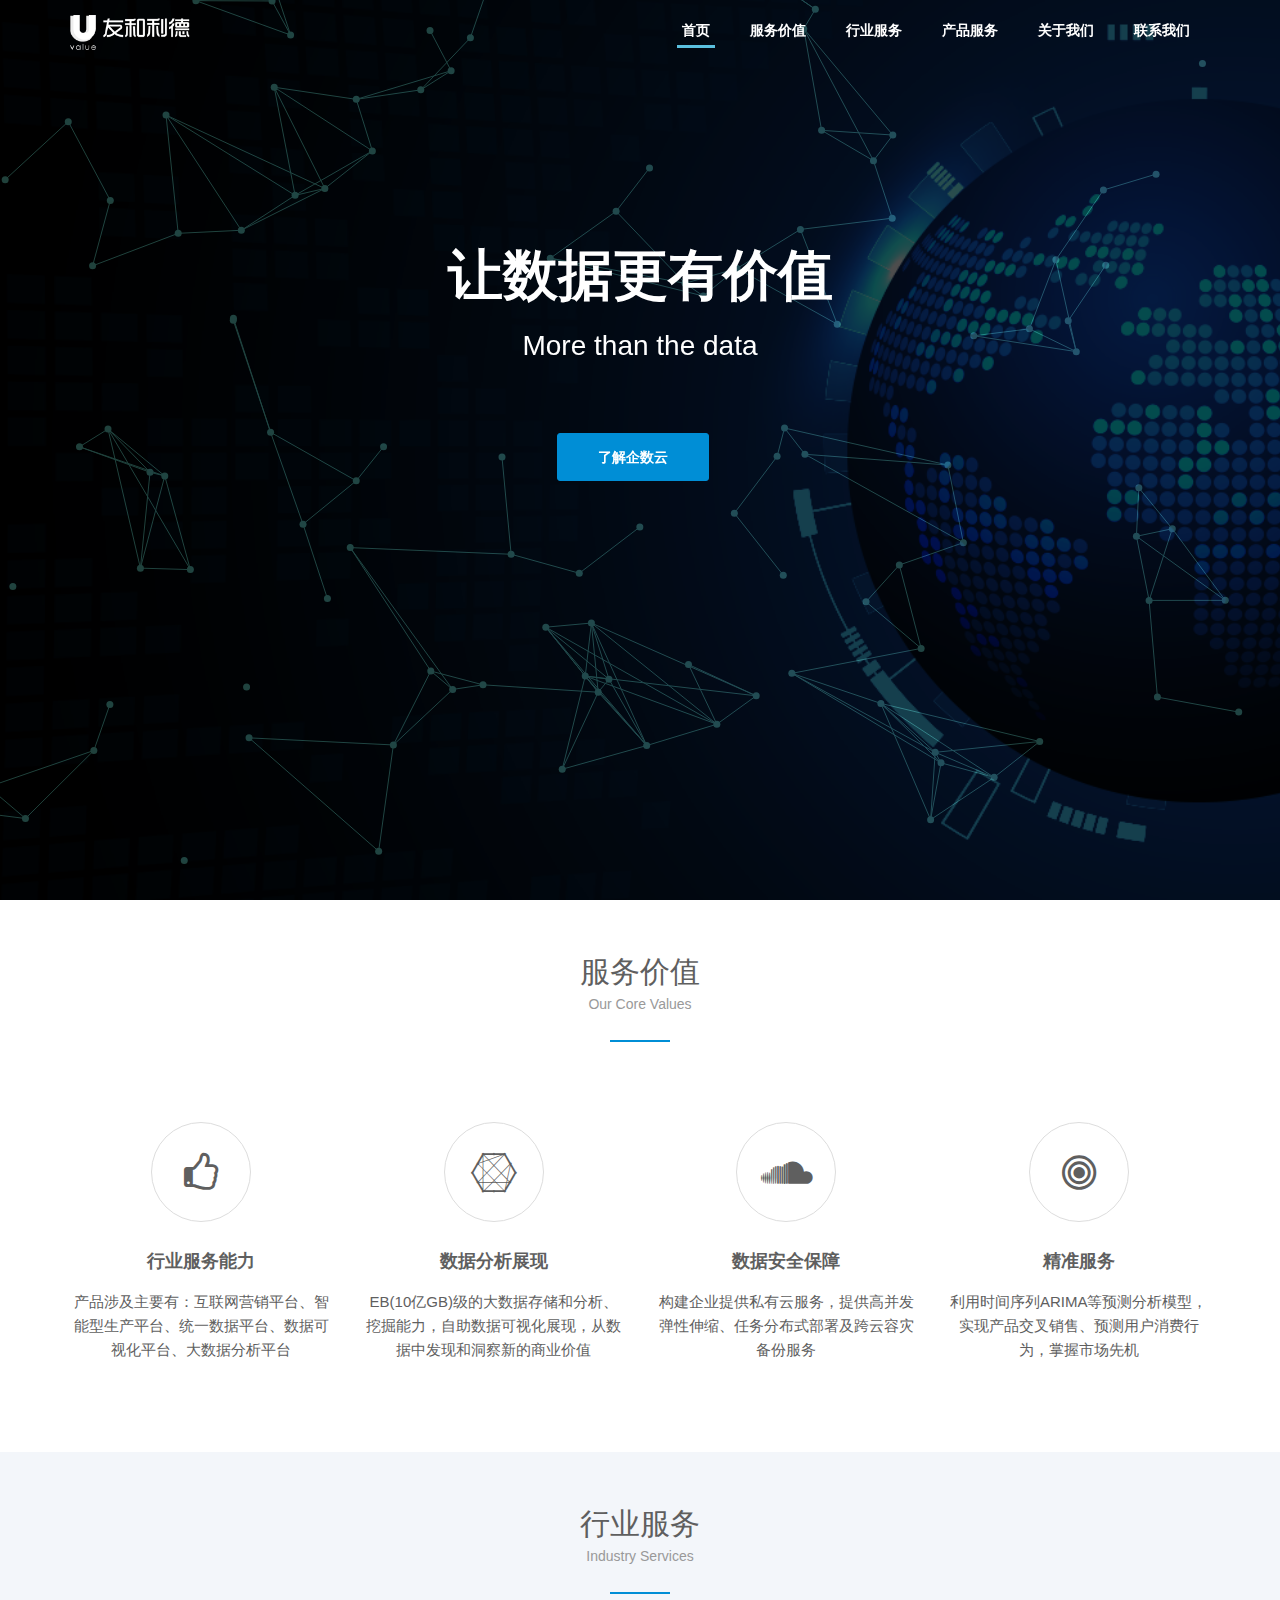
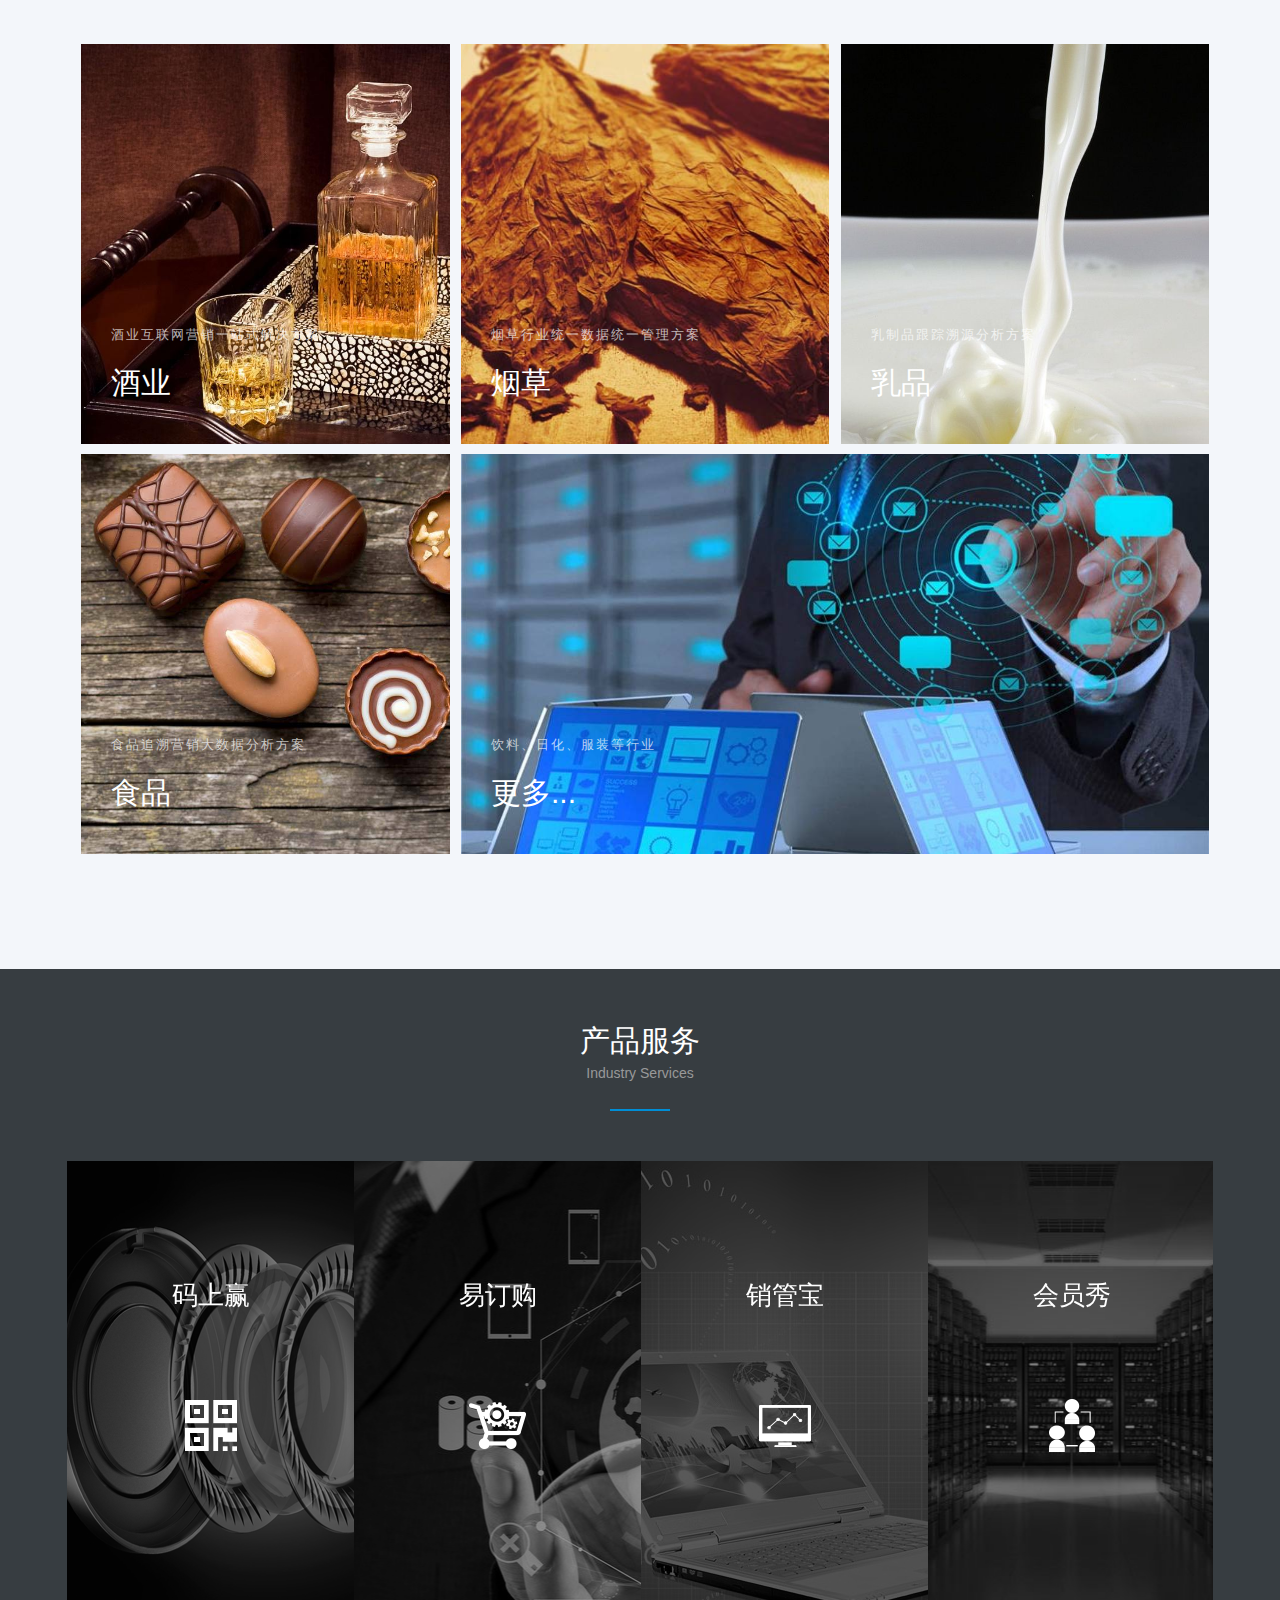
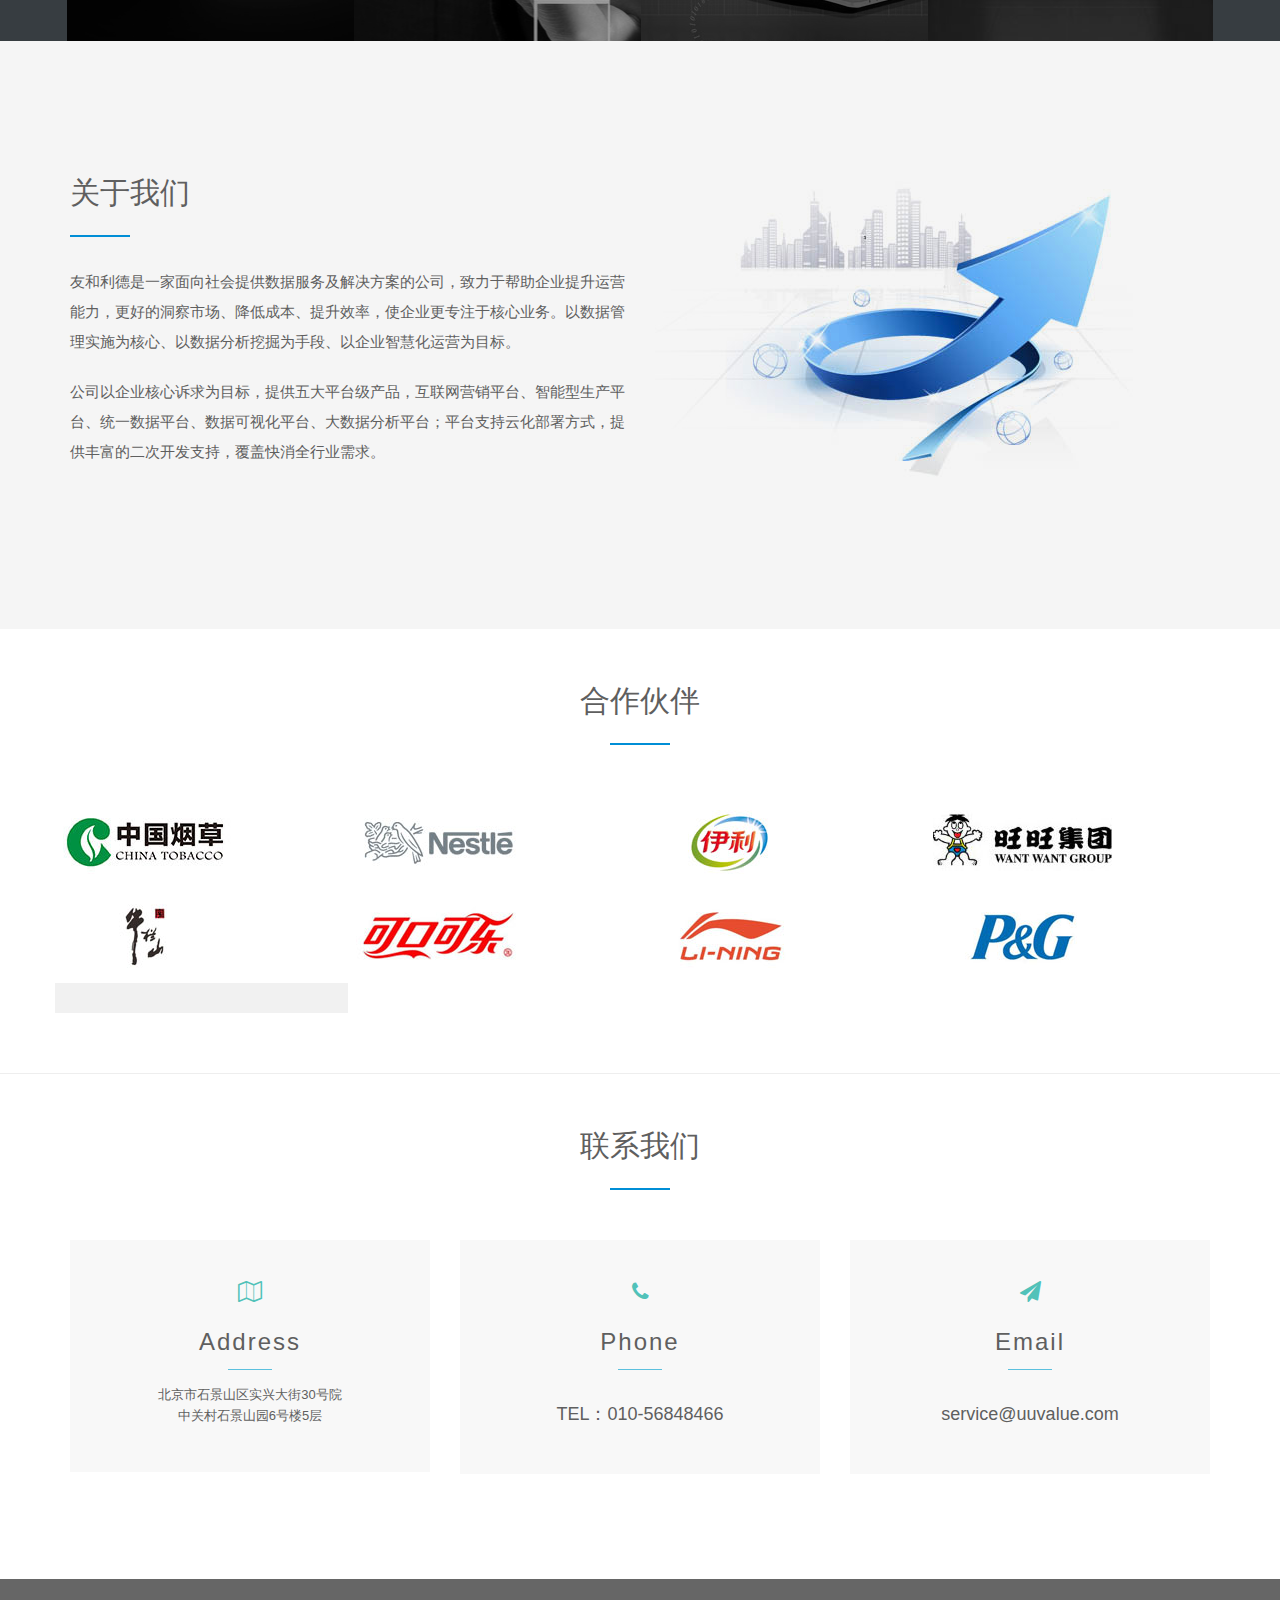
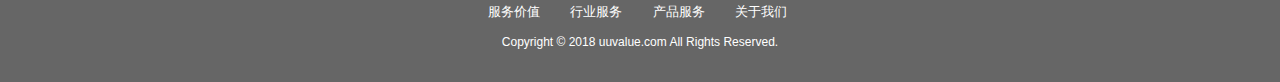
==== commit fc87595c: "适配手机，更换banner等" ====
--- a/index.html
+++ b/index.html
@@ -46,7 +46,7 @@
 								<a href="#industry">行业服务</a>
 							</li>
 							<li>
-								<a href="#solution">解决方案</a>
+								<a href="#solution">产品服务</a>
 							</li>
 							<li>
 								<a href="#about">关于我们</a>
@@ -62,7 +62,7 @@
 			<!-- END NAVBAR -->
 
 			<!-- HERO SECTION -->
-			<section id="home" class="hero-unit-fullscreen parallax-window" data-parallax="scroll" data-image-src="img/fullscreen-bg.jpg" style="background: url(img/fullscreen-bg.jpg);">
+			<section id="home" class="hero-unit-fullscreen parallax-window" data-parallax="scroll" style="background: url(img/fullscreen-bg.jpg); background-size: cover;">
 				<div class="overlay" id="particles">
 					<div class="intro">
 						<canvas class="pg-canvas"></canvas>
@@ -71,7 +71,7 @@
 					<div class="hero-content">
 						<h1 class="hero-heading" style="font-size: 55px;">让数据更有价值</h1>
 						<p class="lead">More than the data</p>
-						<a href="#solution" class="download">了解更多</a>
+						<a href="http://data.jinhuijt.com/web/" class="download">了解企数云</a>
 						</span>
 
 					</div>
@@ -139,6 +139,7 @@
 									<div class="case-studies-summary">
 										<span>酒业互联网营销一站式解决方案</span>
 										<h2>酒业</h2>
+										<p>基于产品唯一身份标识二维码技术，建立从酒原料、生产、包装、仓储、出库、销售，到消费者扫码数据为一体化的酒产品生命周期信息库。打通从厂商、经销商，门店，到消费购买者一体化的渠道订购流程，利用销售管理系统监管整个销售渠道链条的信息数据。基于会员营销系统构建消费者数据库，利用多样化的活动方式玩转销售末端，掌控消费者特征、行为数据并提供生产、销售数据支撑。</p>
 									</div>
 								</a>
 							</li>
@@ -147,6 +148,7 @@
 									<div class="case-studies-summary">
 										<span>烟草行业统一数据统一管理方案</span>
 										<h2>烟草</h2>
+										<p>基于高性能云计算平台，结合大数据、人工智能技术，从企业实际需求触发，构建集数据采集、数据交换、海量数据存储、智能数据分析、商业智能BI于一体的智能化大数据服务体系，充分发掘大数据和人工智能技术在烟草行业的使用潜力，提高智能制造水平，支撑烟草企业生产和销售决策，帮助企业创新发展，提升企业在烟草行业中的核心竞争力。</p>
 									</div>
 								</a>
 							</li>
@@ -156,6 +158,7 @@
 									<div class="case-studies-summary">
 										<span>乳制品跟踪溯源分析方案</span>
 										<h2>乳品</h2>
+										<p>基于物联网、移动互联网、大数据等技术的智能型生产平台，从智能生产的乳制品信息化入手，以品质监管为安全保障，结合乳制品整个生命周期的质量安全和产品标准，对乳制品“从基地到餐桌”进行全品类、全区域、全渠道、全流程溯源监管，真正实现乳制品“责任可认定、生产可记录、流向可跟踪、安全可预警、身份可查询、产品可召回”的智能型生产平台。</p>
 									</div>
 								</a>
 							</li>
@@ -165,6 +168,7 @@
 									<div class="case-studies-summary">
 										<span>食品追溯营销大数据分析方案</span>
 										<h2>食品</h2>
+										<p>基于模块化的营销活动、投奖规则、会员体系、商城管理等一站式互联网营销平台，利用全网互联互通、多平台及终端兼容、自定义规则配置、全品类覆盖、一站式管理的特点，提供营销活动海量互动、会员多种等级定义、渠道多级返利等灵活强大的模块化配置，并且为企业提供可视化、模块化的营销数据中心，帮助品牌企业提升会员忠诚度和复购率，实现精准营销和提升产品溢价空间。</p>
 									</div>
 								</a>
 							</li>
@@ -186,7 +190,7 @@
 		<!--solution-->
 		<section class="section section3" id="solution" style="background: #373d41;height: 672px;">
 			<div class="section-heading">
-				<h2 class="heading heading-fff">解决方案<p>Industry Services</p></h2>
+				<h2 class="heading heading-fff">产品服务<p>Industry Services</p></h2>
 			</div>
 			<div class="container" style="width:1176px; max-width: 1176px;">
 				<div class="row">
@@ -195,10 +199,10 @@
 						<div class="item">
 							<div class="sec3-con-div">
 								<div class="sec3-con1">
-									<h3>互联网营销平台</h3>
-									<div class="sec3-con1-icon"><i class="fa fa-qrcode"></i></div>
+									<h3>码上赢</h3>
+									<div class="sec3-con1-icon"><img src="img/p01.png"/></div>
 									<div class="sec3-con2-con">
-										基于二维码、RFID等物联网技术的防伪溯源营销；灵活高效的互联网订单系统；标准化的会员体系及消费者数据库；移动互联网前沿技术的销售管理平台。
+										由中心码库集中管理产品编码，随时调整实时追踪套标的逻辑关系状态，对问题套标进行及时预警。通过交付协同实时打通各个交付环节，各环节数据由中心码库流转、监控。辅助企业完全把控编码及其宿主物料的交付周期、交付质量、库存情况。
 									</div>
 								</div>
 								<div class="bg-color"></div>
@@ -207,10 +211,10 @@
 						<div class="item">
 							<div class="sec3-con-div">
 								<div class="sec3-con1">
-									<h3>智能型生产平台</h3>
-									<div class="sec3-con1-icon"><i class="fa fa-sliders"></i></div>
+									<h3>易订购</h3>
+									<div class="sec3-con1-icon"><img src="img/p02.png"/></div>
 									<div class="sec3-con2-con">
-										基于低功耗物联网设备的部署，结合先进的生产物联网管理平台；基于仓储的物联网接入，实现储备、托盘和出入库货品的联动管理；基于车辆的物联网接入，实现在途运输人员及车辆管理、物品监控，合理的规划运输路线。
+										结合中心码库进行产品库建设，基于产品唯一身份标识二维码技术，帮助企业建立从原料、包材、生产、仓储、出库，到销售的全流程溯源监管体系。建立互联网订单系统，从生产库存、渠道经销，到门店订购一体化的网络销售平台。
 									</div>
 								</div>
 								<div class="bg-color"></div>
@@ -219,10 +223,10 @@
 						<div class="item">
 							<div class="sec3-con-div">
 								<div class="sec3-con1">
-									<h3>统一数据平台</h3>
-									<div class="sec3-con1-icon"><i class="fa fa-server"></i></div>
+									<h3>销管宝</h3>
+									<div class="sec3-con1-icon"><img src="img/p03.png"/></div>
 									<div class="sec3-con2-con">
-										构建信息资源的标准规范管理体系，集中统一的主数据平台，集中的数据采集加工和优化机制；大数据管理系统包括数据采集、存储、管理、安全等技术及其集成。
+										基于移动互联网前沿技术的销售管理平台，以销售任务为导向，辅助渠道拜访管理，兼并日常业务申请及审批，极大提高销售环节效率。提供优惠券、促销品的活动支持，协助企业销售人员简单、方便的管理及服务渠道客户，并及时掌握竞争对手动态，更好的洞察市场。
 									</div>
 								</div>
 								<div class="bg-color"></div>
@@ -231,28 +235,15 @@
 						<div class="item">
 							<div class="sec3-con-div">
 								<div class="sec3-con1">
-									<h3>数据可视化平台</h3>
-									<div class="sec3-con1-icon"><i class="fa fa-bar-chart"></i></div>
+									<h3>会员秀</h3>
+									<div class="sec3-con1-icon"><img src="img/p04.png"/></div>
 									<div class="sec3-con2-con">
-										仪表盘报表和易用的分析功能仅需要一个页面，企业内所有管理及业务人员都可以利用数据。帮助用户从数据中发现以前未知的模式和关系，让每个人都可以从任何规模的数据中发现和洞察新的商业价值。
+										建立全网互联互通、多平台及多终端兼容的营销投奖系统，基于模块化的营销活动、自定义投奖配置、全品类覆盖的特点，提供活动互动返利、产品防伪查询。基于多级等定义的会员中心，提供会员产品定制服务、电子订购服务。为企业提供可视化的营销数据，实现精准营销及会员复购率。
 									</div>
 								</div>
 								<div class="bg-color"></div>
 							</div>
 						</div>
-						<div class="item">
-							<div class="sec3-con-div">
-								<div class="sec3-con1">
-									<h3>大数据分析平台</h3>
-									<div class="sec3-con1-icon"><i class="fa fa-connectdevelop"></i></div>
-									<div class="sec3-con2-con">
-										平台涵盖生产工艺及流程优化、质量管理控制、库存优化、物流路线优化、销售预测。
-									</div>
-								</div>
-								<div class="bg-color"></div>
-							</div>
-						</div>
-
 					</div>
 				</div>
 			</div>
@@ -262,7 +253,7 @@
 
 		<!--about-->
 		<section id="about" style=" background: #f5f5f5">
-			<div class="container" style="padding: 80px 0;;">
+			<div class="container section4">
 				<!--<div class="section-heading">
 						<h2 class="heading">关于我们<p>About US</p></h2>
 					</div>-->
@@ -308,31 +299,32 @@
 			<div class="container">
 				<h2 class="heading">合作伙伴</h2>
 				<div class="row">
-					<div class="col-md-3">
+					<div class="col-md-3 col-xs-4">
 						<img src="img/c-1.jpg">
 					</div>
-					<div class="col-md-3">
+					<div class="col-md-3 col-xs-4">
 						<img src="img/c-2.jpg">
 					</div>
-					<div class="col-md-3">
+					<div class="col-md-3 col-xs-4">
 						<img src="img/c-3.jpg">
 					</div>
-					<div class="col-md-3">
+					<div class="col-md-3 col-xs-4">
 						<img src="img/c-4.jpg">
 					</div>
-				</div>
-				<div class="row">
-					<div class="col-md-3">
+					<div class="col-md-3 col-xs-4">
 						<img src="img/c-5.jpg">
 					</div>
-					<div class="col-md-3">
+					<div class="col-md-3 col-xs-4">
 						<img src="img/c-6.jpg">
 					</div>
-					<div class="col-md-3">
+					<div class="col-md-3 col-xs-4">
 						<img src="img/c-7.jpg">
 					</div>
-					<div class="col-md-3">
+					<div class="col-md-3 col-xs-4">
 						<img src="img/c-8.jpg">
+					</div>
+					<div class="col-md-3 col-xs-4" style="background: #f1f1f1">
+
 					</div>
 				</div>
 			</div>
@@ -391,24 +383,24 @@
 				<nav>
 					<ul class="list-unstyled list-inline margin-bottom-30px">
 						<li>
-							<a href="#values">核心价值</a>
+							<a href="#values">服务价值</a>
 						</li>
 						<li>
 							<a href="#industry">行业服务</a>
 						</li>
 						<li>
-							<a href="#solution">解决方案</a>
+							<a href="#solution">产品服务</a>
 						</li>
 						<li>
 							<a href="#about">关于我们</a>
 						</li>
-						<li>
-							<a href="#contact">联系我们</a>
-						</li>
+						<!--<li>-->
+							<!--<a href="#contact">联系我们</a>-->
+						<!--</li>-->
 					</ul>
 				</nav>
 				<p class="copyright-text">
-					Copyright © 2017 uuvalue.com All Rights Reserved.
+					Copyright © 2018 uuvalue.com All Rights Reserved.
 				</p>
 			</div>
 		</footer>
--- a/css/main.css
+++ b/css/main.css
@@ -10,6 +10,8 @@
 
 body {
 	font-family: "Microsoft YaHei", "Open Sans", sans-serif;
+	-webkit-font-smoothing: antialiased;
+	-moz-osx-font-smoothing: grayscale;
 	font-size: 15px;
 	color: #5F5F5F;
 	line-height: 1.6;
@@ -147,13 +149,19 @@
 	clear: left;
 	position: relative;
 }
-
+.one-third a {
+    color: rgba(255, 255, 255, 0.7);
+}
 #fh5co-portfolio-list li:hover .case-studies-summary {
-	bottom: 19em;
+	/*bottom: 8em;*/
+	top: 1em;
 	transition: .3s;
 }
 
 #fh5co-portfolio-list li:hover .case-studies-summary span {
+	color: #fff;
+}
+#fh5co-portfolio-list li:hover .case-studies-summary p {
 	color: #fff;
 }
 
@@ -211,16 +219,28 @@
 	font-size: 13px;
 	color: rgba(255, 255, 255, 0.7);
 }
+#fh5co-portfolio-list li:hover .case-studies-summary span {
+	display: none;
+}
+
+#fh5co-portfolio-list li:hover .case-studies-summary p {
+	display: inline;
+	color: rgba(255, 255, 255, 0.85);
+	line-height: 1.8;
+}
+
+#fh5co-portfolio-list li a .case-studies-summary p {
+	display: none;
+}
 
 #fh5co-portfolio-list li a .case-studies-summary h2 {
 	color: #fff;
-	margin-bottom: 0;
+	margin-bottom: 15px;
 }
 
 #fh5co-portfolio-list li.two-third {
 	width: 65.6%;
 }
-
 
 /*
  * product
@@ -308,15 +328,15 @@
 }
 
 .owl-item:nth-child(2) {
+	background: url(../img/bg06.png) center no-repeat;
+}
+
+.owl-item:nth-child(3) {
 	background: url(../img/bg03.png) center no-repeat;
 }
 
-.owl-item:nth-child(3) {
+.owl-item:nth-child(4) {
 	background: url(../img/bg07.png) center no-repeat;
-}
-
-.owl-item:nth-child(4) {
-	background: url(../img/bg06.png) center no-repeat;
 }
 .owl-item:nth-child(5) {
 	background: url(../img/bg04.png) center no-repeat;
@@ -345,6 +365,7 @@
 	-ms-transition: .4s all;
 	transition: .4s all;
 	margin-top: -10px;
+	text-align: left;
 }
 .sec3-con1:hover h3 {
 	margin-top: -10px;
@@ -416,7 +437,9 @@
 .p-0 .col-xs-4 {
 	padding: 0px;
 }
-
+.section4 {
+	padding: 80px 0;
+}
 /* mouse grab icon */
 .grabbing {
 	cursor: url(grabbing.png) 8 8, move;
@@ -1032,6 +1055,9 @@
 .contact div.col-md-3 {
 	padding: 15px 0;
 }
+.contact .col-xs-4:nth-child(5) {
+	clear: both;
+}
 .contact .vira-card {
 	background-color: #f8f8f8;
 	padding: 35px 0;
@@ -1119,4 +1145,121 @@
 }
 .f18 {
 	font-size: 30px;
+}
+
+@media screen and (max-width: 768px) {
+	.hero-heading {
+		font-size: 42px !important;
+	}
+}
+
+/* -------------------
+ * response mobile
+ * -------------------*/
+@media screen and (max-width: 414px) {
+	html, body, #wrapper {
+		height: auto;
+	}
+	.parallax-window {
+		height: 400px;
+		background-position: 30% !important;
+	}
+	.hero-unit-fullscreen .hero-content {
+		top: 2.5em;
+	}
+	.navbar-default .navbar-toggle, .navbar-default .navbar-toggle:hover, .navbar-default .navbar-toggle:focus {
+		background: transparent;
+		color: rgba(255,255,255,.6);
+	}
+	.hero-unit-fullscreen .lead {
+		margin-bottom: 40px;
+	}
+	a.download {
+		background: transparent;
+		padding: 8px 30px;
+	}
+	section {
+		padding-bottom: 0;
+		padding-top: 40px;
+	}
+	section .heading {
+		margin: 0 0 30px 0;
+	}
+	#fh5co-portfolio-list li.one-third {
+		width: 100% !important;
+	}
+	#fh5co-portfolio-list li.two-third {
+		display: none;
+	}
+	.section3 .container {
+		width: 100% !important;
+		max-width: 100% !important;
+	}
+	.sec3-con2-con {
+		padding: 0 40px;
+	}
+	.section4 {
+		padding: 0;
+	}
+	.about-img {
+		display: none;
+	}
+	.heading-left {
+		text-align: center;
+	}
+	section .heading-left:after {
+		content: '';
+		display: block;
+		border-top: 2px solid #008ED6;
+		width: 60px;
+		margin: 0 auto;
+		margin-top: 30px;
+	}
+	.about-content {
+		padding: 0 20px;
+		padding-bottom: 40px;
+	}
+	.contact .vira-card .vira-card-content h3 {
+		margin-bottom: 30px;
+		font-size: 20px;
+	}
+	.contact .row {
+		background: #f1f1f1;
+		padding: 5px 0;
+	}
+	.contact .col-xs-4 img {
+		zoom: .5;
+	}
+	.contact .col-xs-4 {
+		text-align: center;
+		border: 5px solid #f1f1f1;
+		background: #fff;
+		height: 72px;
+	}
+	.contact .col-xs-4:nth-child(4) {
+		clear: both;
+	}
+	.contact .col-xs-4:nth-child(5) {
+		clear: none;
+	}
+	.contact .vira-card,
+	.contact .vira-card:hover{
+		margin-bottom: 15px;
+		padding: 20px 0;
+	}
+	.contact .row {
+		background: #fff;
+	}
+}
+
+@media screen and (max-width: 320px) {
+	.hero-unit-fullscreen .hero-heading {
+		font-size: 36px !important;
+	}
+	.hero-unit-fullscreen .hero-content {
+		top: 2.5em;
+	}
+	a.download {
+		padding: 6px 30px;
+	}
 }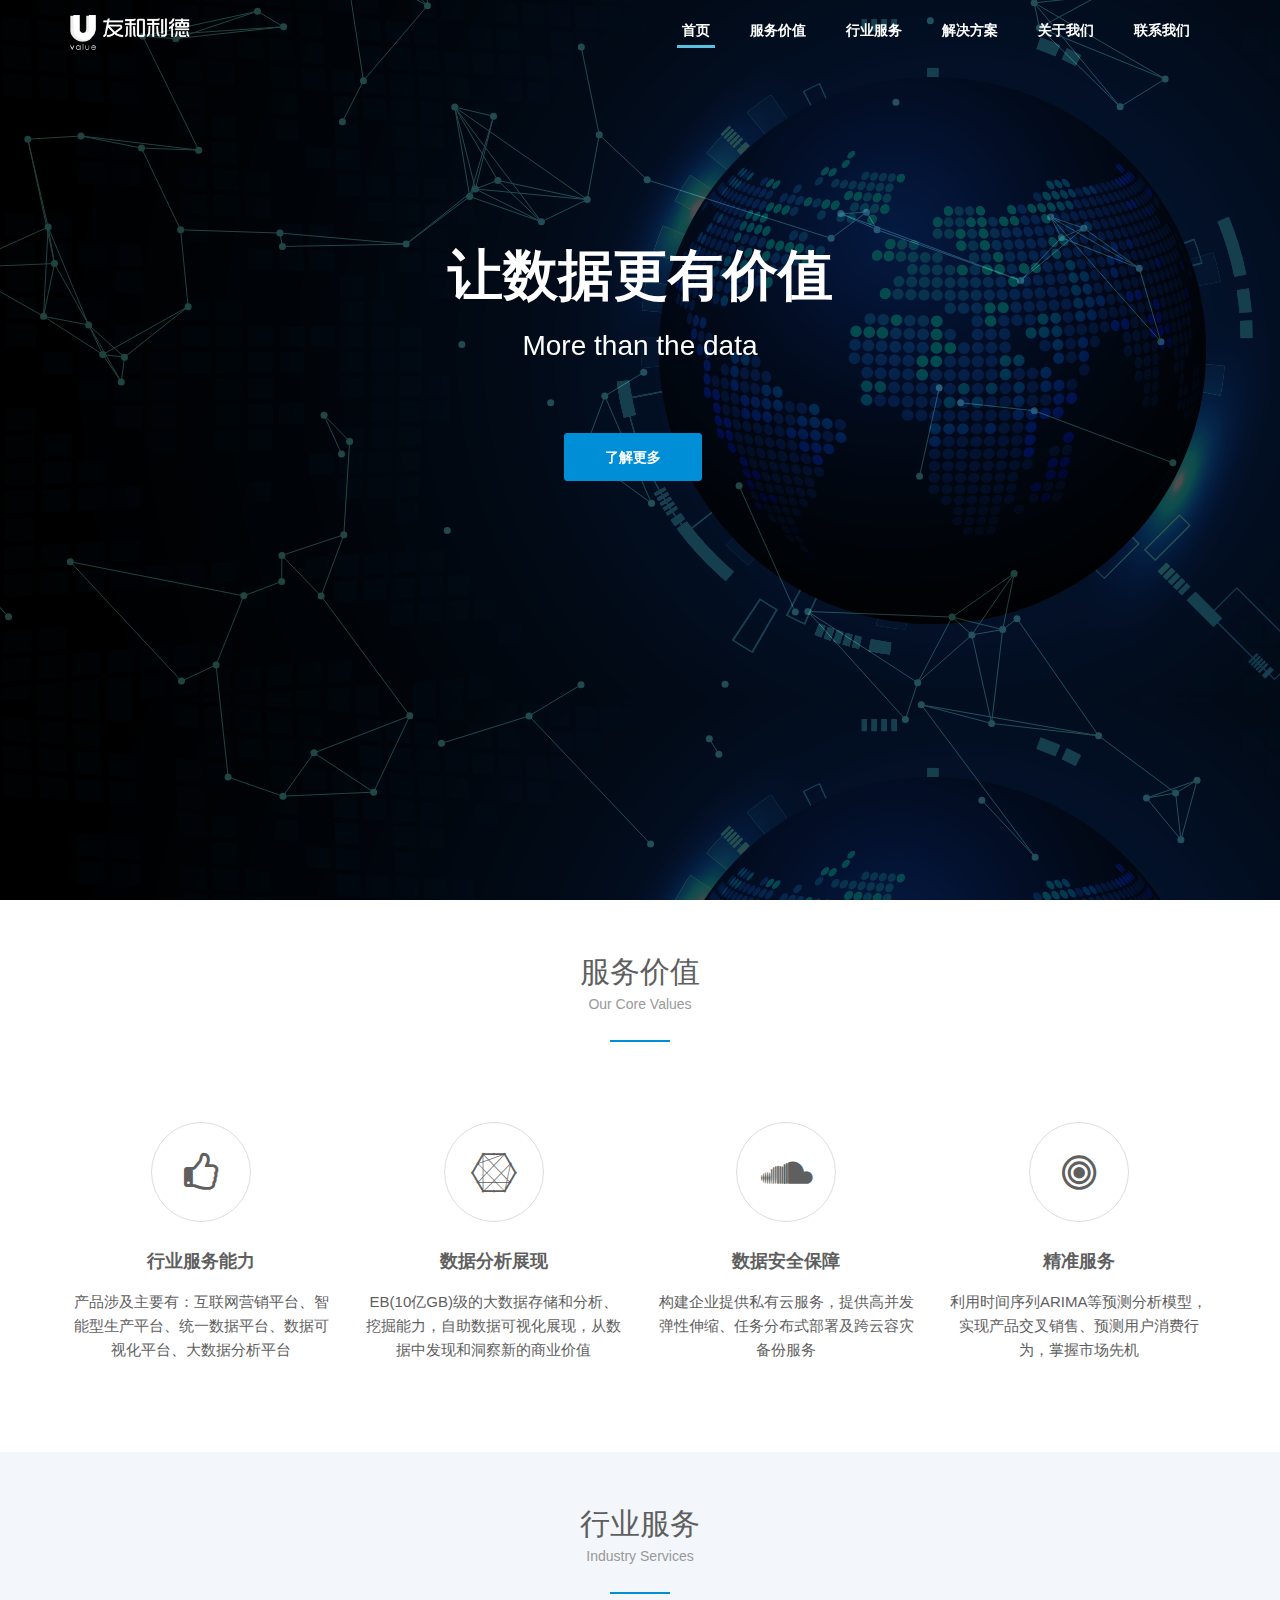
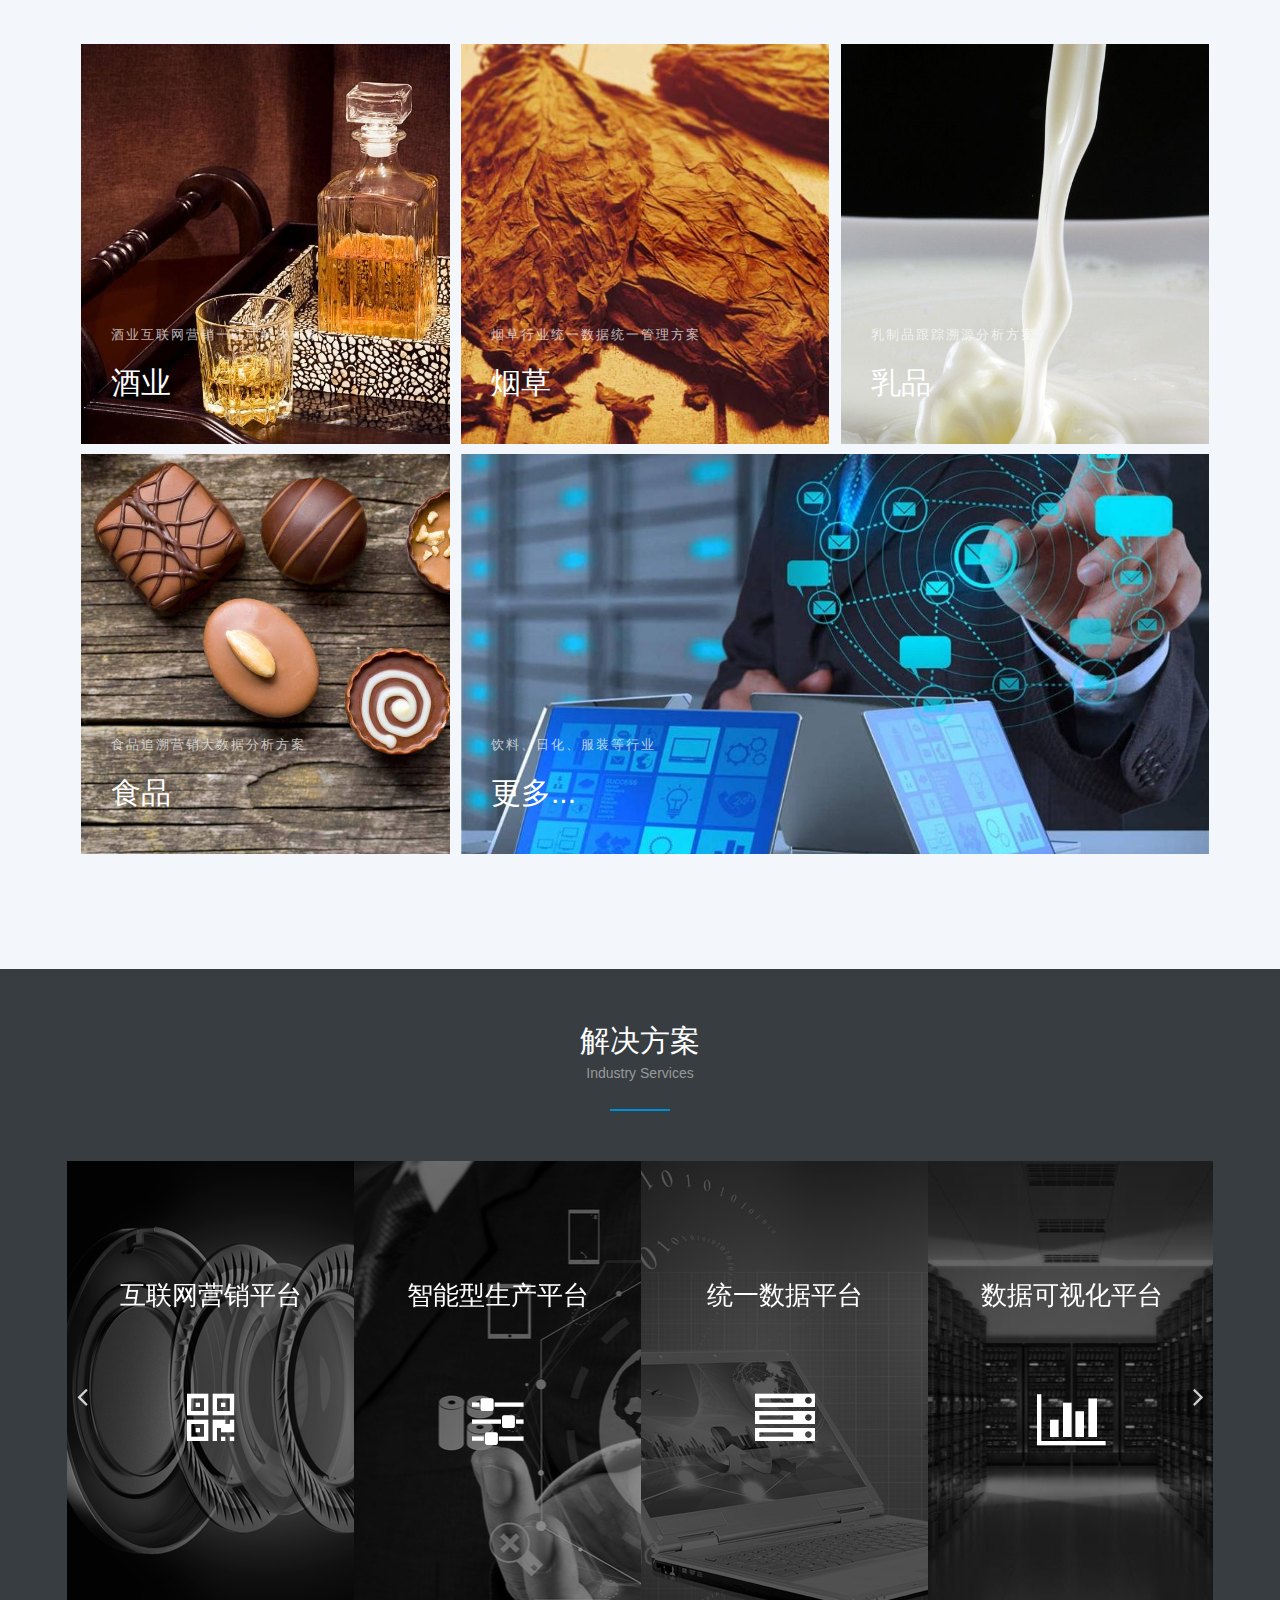
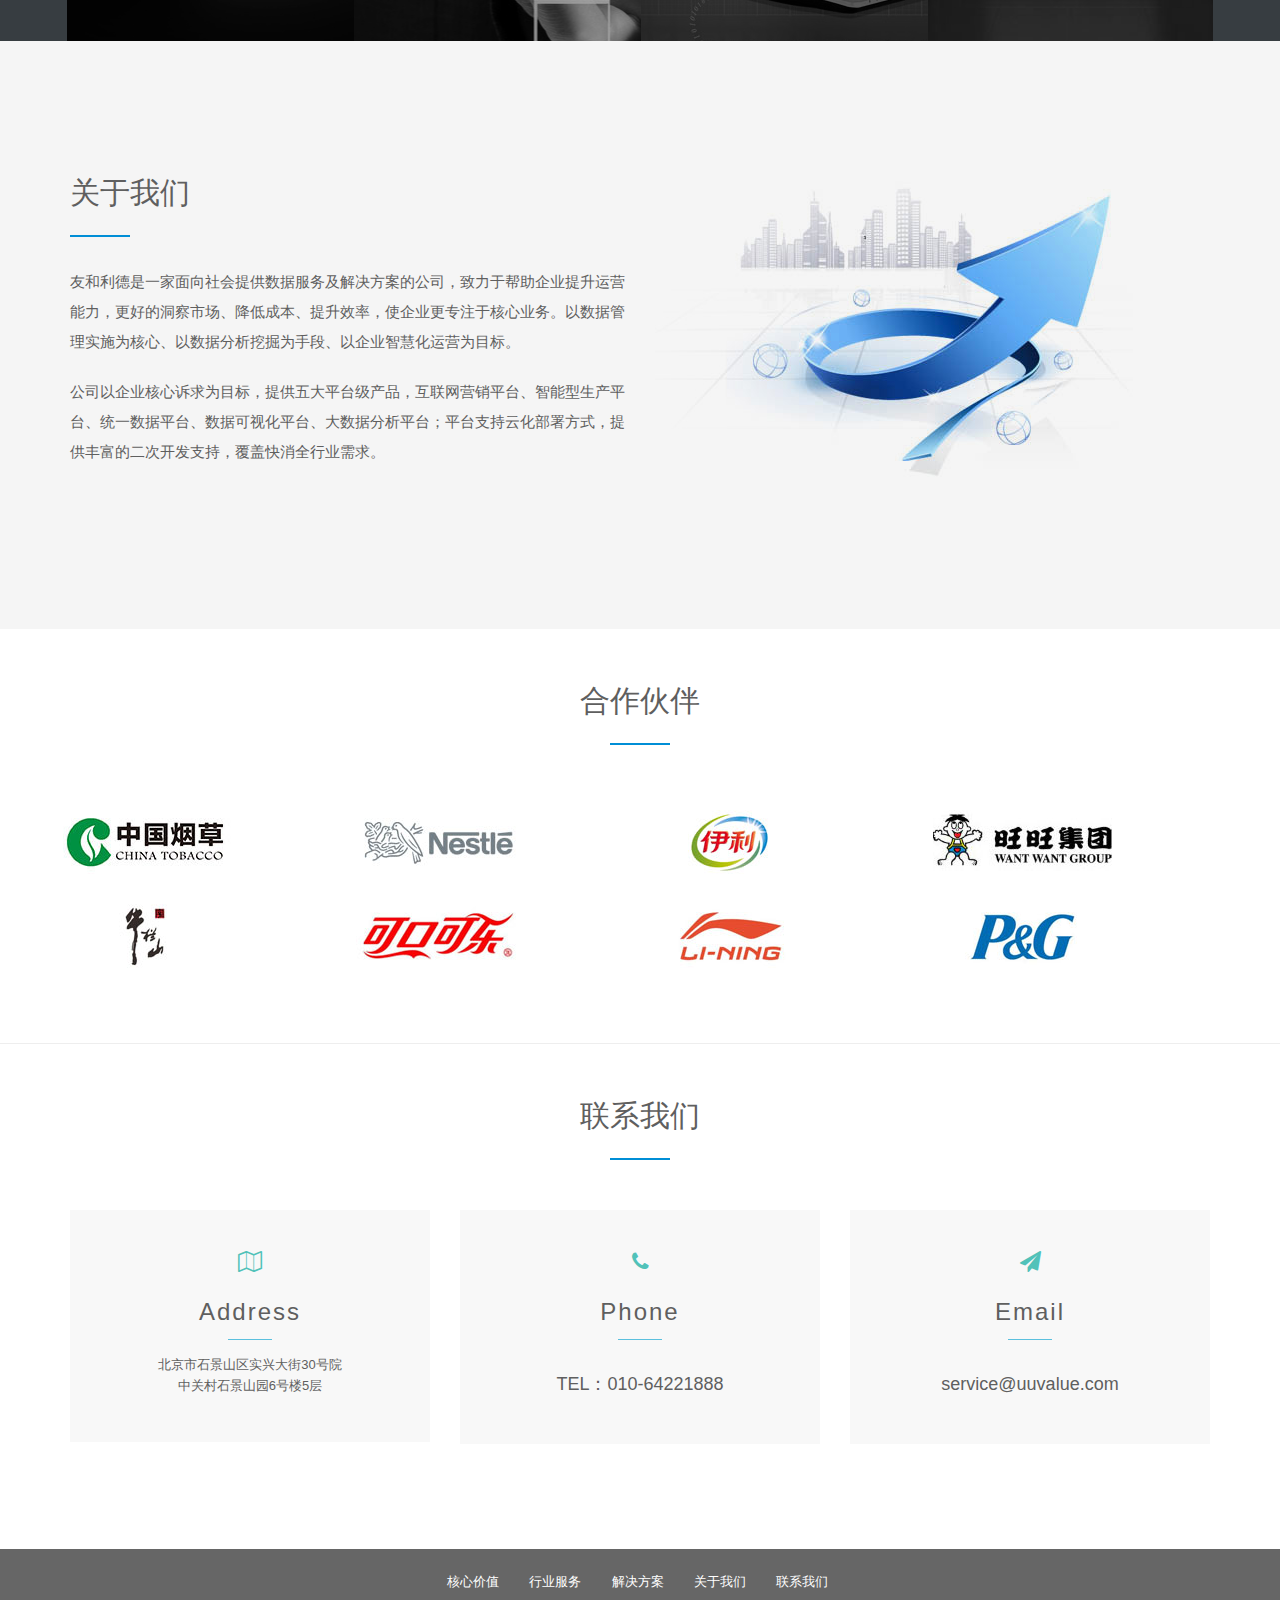
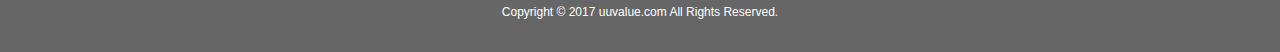
==== commit 728524aa: "tel" ====
--- a/index.html
+++ b/index.html
@@ -46,7 +46,7 @@
 								<a href="#industry">行业服务</a>
 							</li>
 							<li>
-								<a href="#solution">产品服务</a>
+								<a href="#solution">解决方案</a>
 							</li>
 							<li>
 								<a href="#about">关于我们</a>
@@ -62,7 +62,7 @@
 			<!-- END NAVBAR -->
 
 			<!-- HERO SECTION -->
-			<section id="home" class="hero-unit-fullscreen parallax-window" data-parallax="scroll" style="background: url(img/fullscreen-bg.jpg); background-size: cover;">
+			<section id="home" class="hero-unit-fullscreen parallax-window" data-parallax="scroll" data-image-src="img/fullscreen-bg.jpg" style="background: url(img/fullscreen-bg.jpg);">
 				<div class="overlay" id="particles">
 					<div class="intro">
 						<canvas class="pg-canvas"></canvas>
@@ -71,7 +71,7 @@
 					<div class="hero-content">
 						<h1 class="hero-heading" style="font-size: 55px;">让数据更有价值</h1>
 						<p class="lead">More than the data</p>
-						<a href="http://data.jinhuijt.com/web/" class="download">了解企数云</a>
+						<a href="#solution" class="download">了解更多</a>
 						</span>
 
 					</div>
@@ -139,7 +139,6 @@
 									<div class="case-studies-summary">
 										<span>酒业互联网营销一站式解决方案</span>
 										<h2>酒业</h2>
-										<p>基于产品唯一身份标识二维码技术，建立从酒原料、生产、包装、仓储、出库、销售，到消费者扫码数据为一体化的酒产品生命周期信息库。打通从厂商、经销商，门店，到消费购买者一体化的渠道订购流程，利用销售管理系统监管整个销售渠道链条的信息数据。基于会员营销系统构建消费者数据库，利用多样化的活动方式玩转销售末端，掌控消费者特征、行为数据并提供生产、销售数据支撑。</p>
 									</div>
 								</a>
 							</li>
@@ -148,7 +147,6 @@
 									<div class="case-studies-summary">
 										<span>烟草行业统一数据统一管理方案</span>
 										<h2>烟草</h2>
-										<p>基于高性能云计算平台，结合大数据、人工智能技术，从企业实际需求触发，构建集数据采集、数据交换、海量数据存储、智能数据分析、商业智能BI于一体的智能化大数据服务体系，充分发掘大数据和人工智能技术在烟草行业的使用潜力，提高智能制造水平，支撑烟草企业生产和销售决策，帮助企业创新发展，提升企业在烟草行业中的核心竞争力。</p>
 									</div>
 								</a>
 							</li>
@@ -158,7 +156,6 @@
 									<div class="case-studies-summary">
 										<span>乳制品跟踪溯源分析方案</span>
 										<h2>乳品</h2>
-										<p>基于物联网、移动互联网、大数据等技术的智能型生产平台，从智能生产的乳制品信息化入手，以品质监管为安全保障，结合乳制品整个生命周期的质量安全和产品标准，对乳制品“从基地到餐桌”进行全品类、全区域、全渠道、全流程溯源监管，真正实现乳制品“责任可认定、生产可记录、流向可跟踪、安全可预警、身份可查询、产品可召回”的智能型生产平台。</p>
 									</div>
 								</a>
 							</li>
@@ -168,7 +165,6 @@
 									<div class="case-studies-summary">
 										<span>食品追溯营销大数据分析方案</span>
 										<h2>食品</h2>
-										<p>基于模块化的营销活动、投奖规则、会员体系、商城管理等一站式互联网营销平台，利用全网互联互通、多平台及终端兼容、自定义规则配置、全品类覆盖、一站式管理的特点，提供营销活动海量互动、会员多种等级定义、渠道多级返利等灵活强大的模块化配置，并且为企业提供可视化、模块化的营销数据中心，帮助品牌企业提升会员忠诚度和复购率，实现精准营销和提升产品溢价空间。</p>
 									</div>
 								</a>
 							</li>
@@ -190,7 +186,7 @@
 		<!--solution-->
 		<section class="section section3" id="solution" style="background: #373d41;height: 672px;">
 			<div class="section-heading">
-				<h2 class="heading heading-fff">产品服务<p>Industry Services</p></h2>
+				<h2 class="heading heading-fff">解决方案<p>Industry Services</p></h2>
 			</div>
 			<div class="container" style="width:1176px; max-width: 1176px;">
 				<div class="row">
@@ -199,10 +195,10 @@
 						<div class="item">
 							<div class="sec3-con-div">
 								<div class="sec3-con1">
-									<h3>码上赢</h3>
-									<div class="sec3-con1-icon"><img src="img/p01.png"/></div>
+									<h3>互联网营销平台</h3>
+									<div class="sec3-con1-icon"><i class="fa fa-qrcode"></i></div>
 									<div class="sec3-con2-con">
-										由中心码库集中管理产品编码，随时调整实时追踪套标的逻辑关系状态，对问题套标进行及时预警。通过交付协同实时打通各个交付环节，各环节数据由中心码库流转、监控。辅助企业完全把控编码及其宿主物料的交付周期、交付质量、库存情况。
+										基于二维码、RFID等物联网技术的防伪溯源营销；灵活高效的互联网订单系统；标准化的会员体系及消费者数据库；移动互联网前沿技术的销售管理平台。
 									</div>
 								</div>
 								<div class="bg-color"></div>
@@ -211,10 +207,10 @@
 						<div class="item">
 							<div class="sec3-con-div">
 								<div class="sec3-con1">
-									<h3>易订购</h3>
-									<div class="sec3-con1-icon"><img src="img/p02.png"/></div>
+									<h3>智能型生产平台</h3>
+									<div class="sec3-con1-icon"><i class="fa fa-sliders"></i></div>
 									<div class="sec3-con2-con">
-										结合中心码库进行产品库建设，基于产品唯一身份标识二维码技术，帮助企业建立从原料、包材、生产、仓储、出库，到销售的全流程溯源监管体系。建立互联网订单系统，从生产库存、渠道经销，到门店订购一体化的网络销售平台。
+										基于低功耗物联网设备的部署，结合先进的生产物联网管理平台；基于仓储的物联网接入，实现储备、托盘和出入库货品的联动管理；基于车辆的物联网接入，实现在途运输人员及车辆管理、物品监控，合理的规划运输路线。
 									</div>
 								</div>
 								<div class="bg-color"></div>
@@ -223,10 +219,10 @@
 						<div class="item">
 							<div class="sec3-con-div">
 								<div class="sec3-con1">
-									<h3>销管宝</h3>
-									<div class="sec3-con1-icon"><img src="img/p03.png"/></div>
+									<h3>统一数据平台</h3>
+									<div class="sec3-con1-icon"><i class="fa fa-server"></i></div>
 									<div class="sec3-con2-con">
-										基于移动互联网前沿技术的销售管理平台，以销售任务为导向，辅助渠道拜访管理，兼并日常业务申请及审批，极大提高销售环节效率。提供优惠券、促销品的活动支持，协助企业销售人员简单、方便的管理及服务渠道客户，并及时掌握竞争对手动态，更好的洞察市场。
+										构建信息资源的标准规范管理体系，集中统一的主数据平台，集中的数据采集加工和优化机制；大数据管理系统包括数据采集、存储、管理、安全等技术及其集成。
 									</div>
 								</div>
 								<div class="bg-color"></div>
@@ -235,15 +231,28 @@
 						<div class="item">
 							<div class="sec3-con-div">
 								<div class="sec3-con1">
-									<h3>会员秀</h3>
-									<div class="sec3-con1-icon"><img src="img/p04.png"/></div>
+									<h3>数据可视化平台</h3>
+									<div class="sec3-con1-icon"><i class="fa fa-bar-chart"></i></div>
 									<div class="sec3-con2-con">
-										建立全网互联互通、多平台及多终端兼容的营销投奖系统，基于模块化的营销活动、自定义投奖配置、全品类覆盖的特点，提供活动互动返利、产品防伪查询。基于多级等定义的会员中心，提供会员产品定制服务、电子订购服务。为企业提供可视化的营销数据，实现精准营销及会员复购率。
+										仪表盘报表和易用的分析功能仅需要一个页面，企业内所有管理及业务人员都可以利用数据。帮助用户从数据中发现以前未知的模式和关系，让每个人都可以从任何规模的数据中发现和洞察新的商业价值。
 									</div>
 								</div>
 								<div class="bg-color"></div>
 							</div>
 						</div>
+						<div class="item">
+							<div class="sec3-con-div">
+								<div class="sec3-con1">
+									<h3>大数据分析平台</h3>
+									<div class="sec3-con1-icon"><i class="fa fa-connectdevelop"></i></div>
+									<div class="sec3-con2-con">
+										平台涵盖生产工艺及流程优化、质量管理控制、库存优化、物流路线优化、销售预测。
+									</div>
+								</div>
+								<div class="bg-color"></div>
+							</div>
+						</div>
+
 					</div>
 				</div>
 			</div>
@@ -253,7 +262,7 @@
 
 		<!--about-->
 		<section id="about" style=" background: #f5f5f5">
-			<div class="container section4">
+			<div class="container" style="padding: 80px 0;;">
 				<!--<div class="section-heading">
 						<h2 class="heading">关于我们<p>About US</p></h2>
 					</div>-->
@@ -299,32 +308,31 @@
 			<div class="container">
 				<h2 class="heading">合作伙伴</h2>
 				<div class="row">
-					<div class="col-md-3 col-xs-4">
+					<div class="col-md-3">
 						<img src="img/c-1.jpg">
 					</div>
-					<div class="col-md-3 col-xs-4">
+					<div class="col-md-3">
 						<img src="img/c-2.jpg">
 					</div>
-					<div class="col-md-3 col-xs-4">
+					<div class="col-md-3">
 						<img src="img/c-3.jpg">
 					</div>
-					<div class="col-md-3 col-xs-4">
+					<div class="col-md-3">
 						<img src="img/c-4.jpg">
 					</div>
-					<div class="col-md-3 col-xs-4">
+				</div>
+				<div class="row">
+					<div class="col-md-3">
 						<img src="img/c-5.jpg">
 					</div>
-					<div class="col-md-3 col-xs-4">
+					<div class="col-md-3">
 						<img src="img/c-6.jpg">
 					</div>
-					<div class="col-md-3 col-xs-4">
+					<div class="col-md-3">
 						<img src="img/c-7.jpg">
 					</div>
-					<div class="col-md-3 col-xs-4">
+					<div class="col-md-3">
 						<img src="img/c-8.jpg">
-					</div>
-					<div class="col-md-3 col-xs-4" style="background: #f1f1f1">
-
 					</div>
 				</div>
 			</div>
@@ -355,7 +363,7 @@
 							<div class="vira-card-content">
 								<h3>Phone</h3>
 								<p>
-									TEL：010-56848466
+									TEL：010-64221888
 								</p>
 							</div>
 						</div>
@@ -383,24 +391,24 @@
 				<nav>
 					<ul class="list-unstyled list-inline margin-bottom-30px">
 						<li>
-							<a href="#values">服务价值</a>
+							<a href="#values">核心价值</a>
 						</li>
 						<li>
 							<a href="#industry">行业服务</a>
 						</li>
 						<li>
-							<a href="#solution">产品服务</a>
+							<a href="#solution">解决方案</a>
 						</li>
 						<li>
 							<a href="#about">关于我们</a>
 						</li>
-						<!--<li>-->
-							<!--<a href="#contact">联系我们</a>-->
-						<!--</li>-->
+						<li>
+							<a href="#contact">联系我们</a>
+						</li>
 					</ul>
 				</nav>
 				<p class="copyright-text">
-					Copyright © 2018 uuvalue.com All Rights Reserved.
+					Copyright © 2017 uuvalue.com All Rights Reserved.
 				</p>
 			</div>
 		</footer>
@@ -435,4 +443,4 @@
 
 	</body>
 
-</html>+</html>
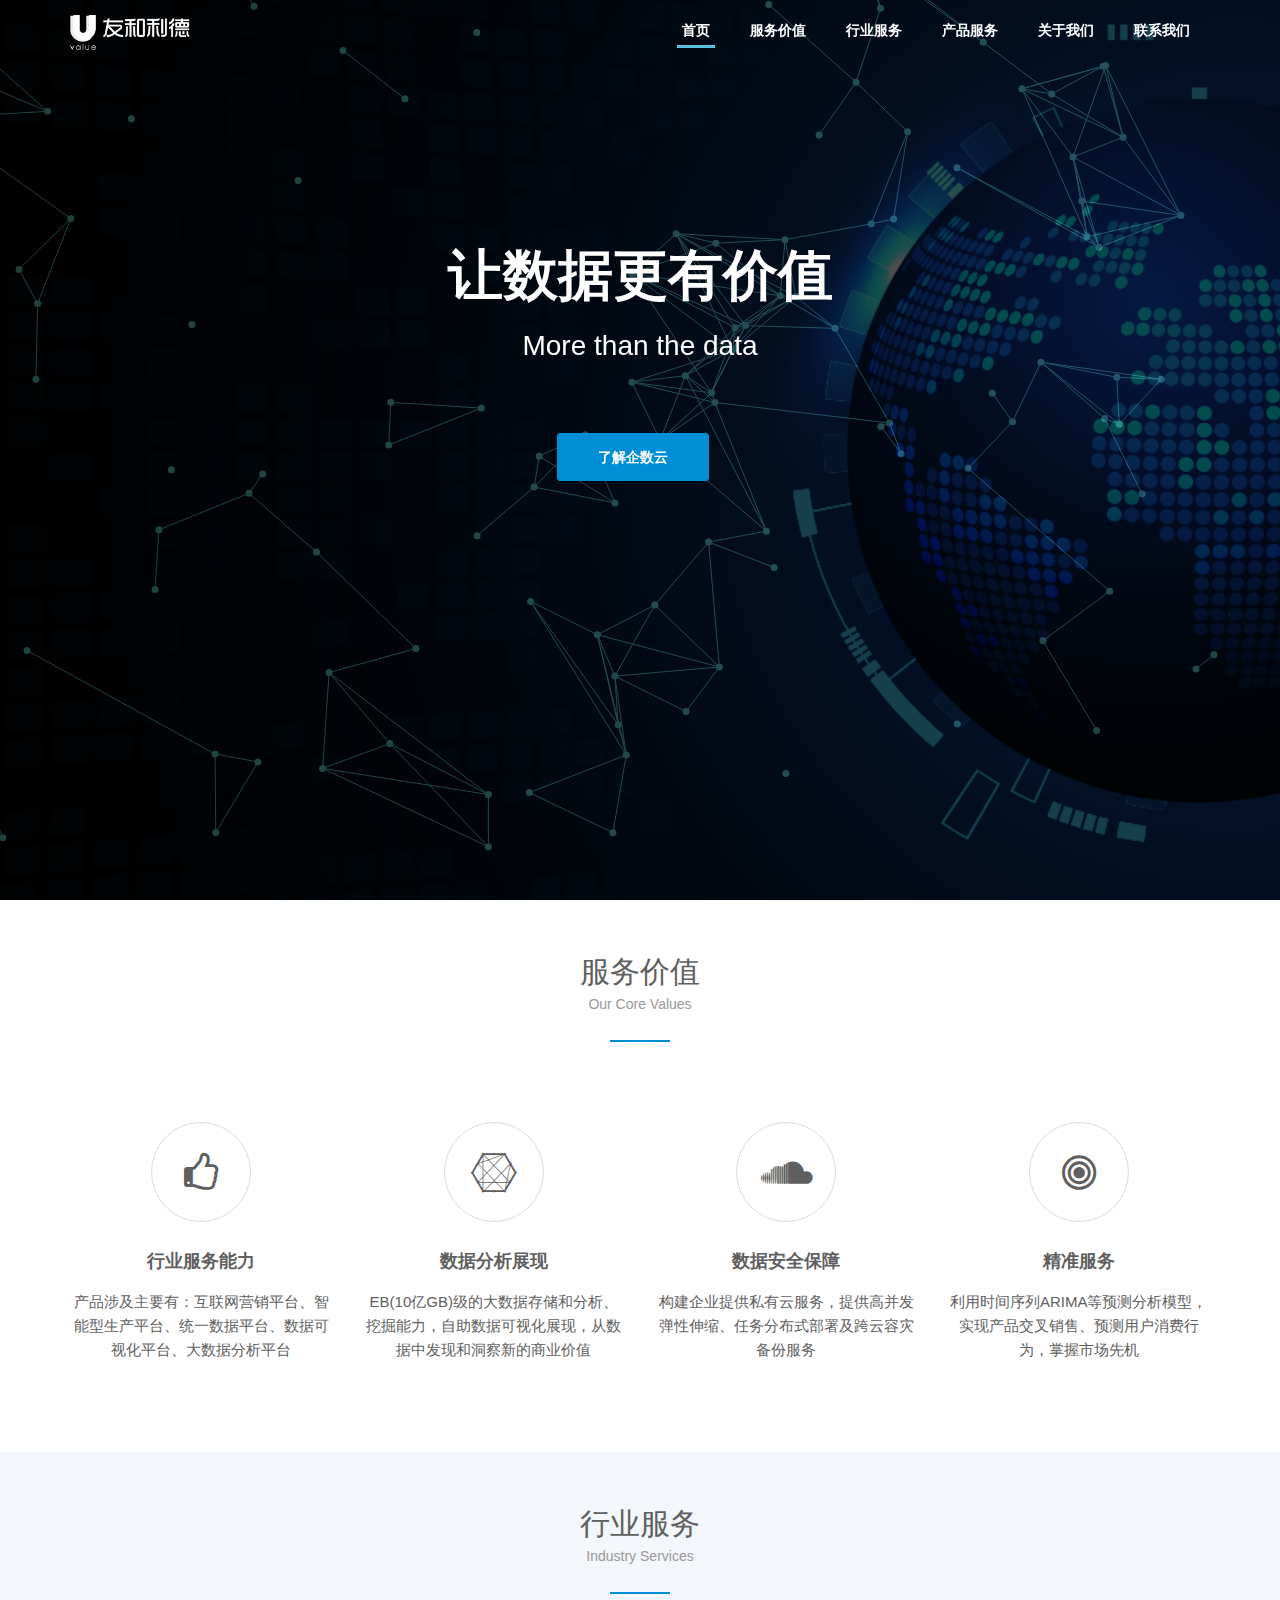
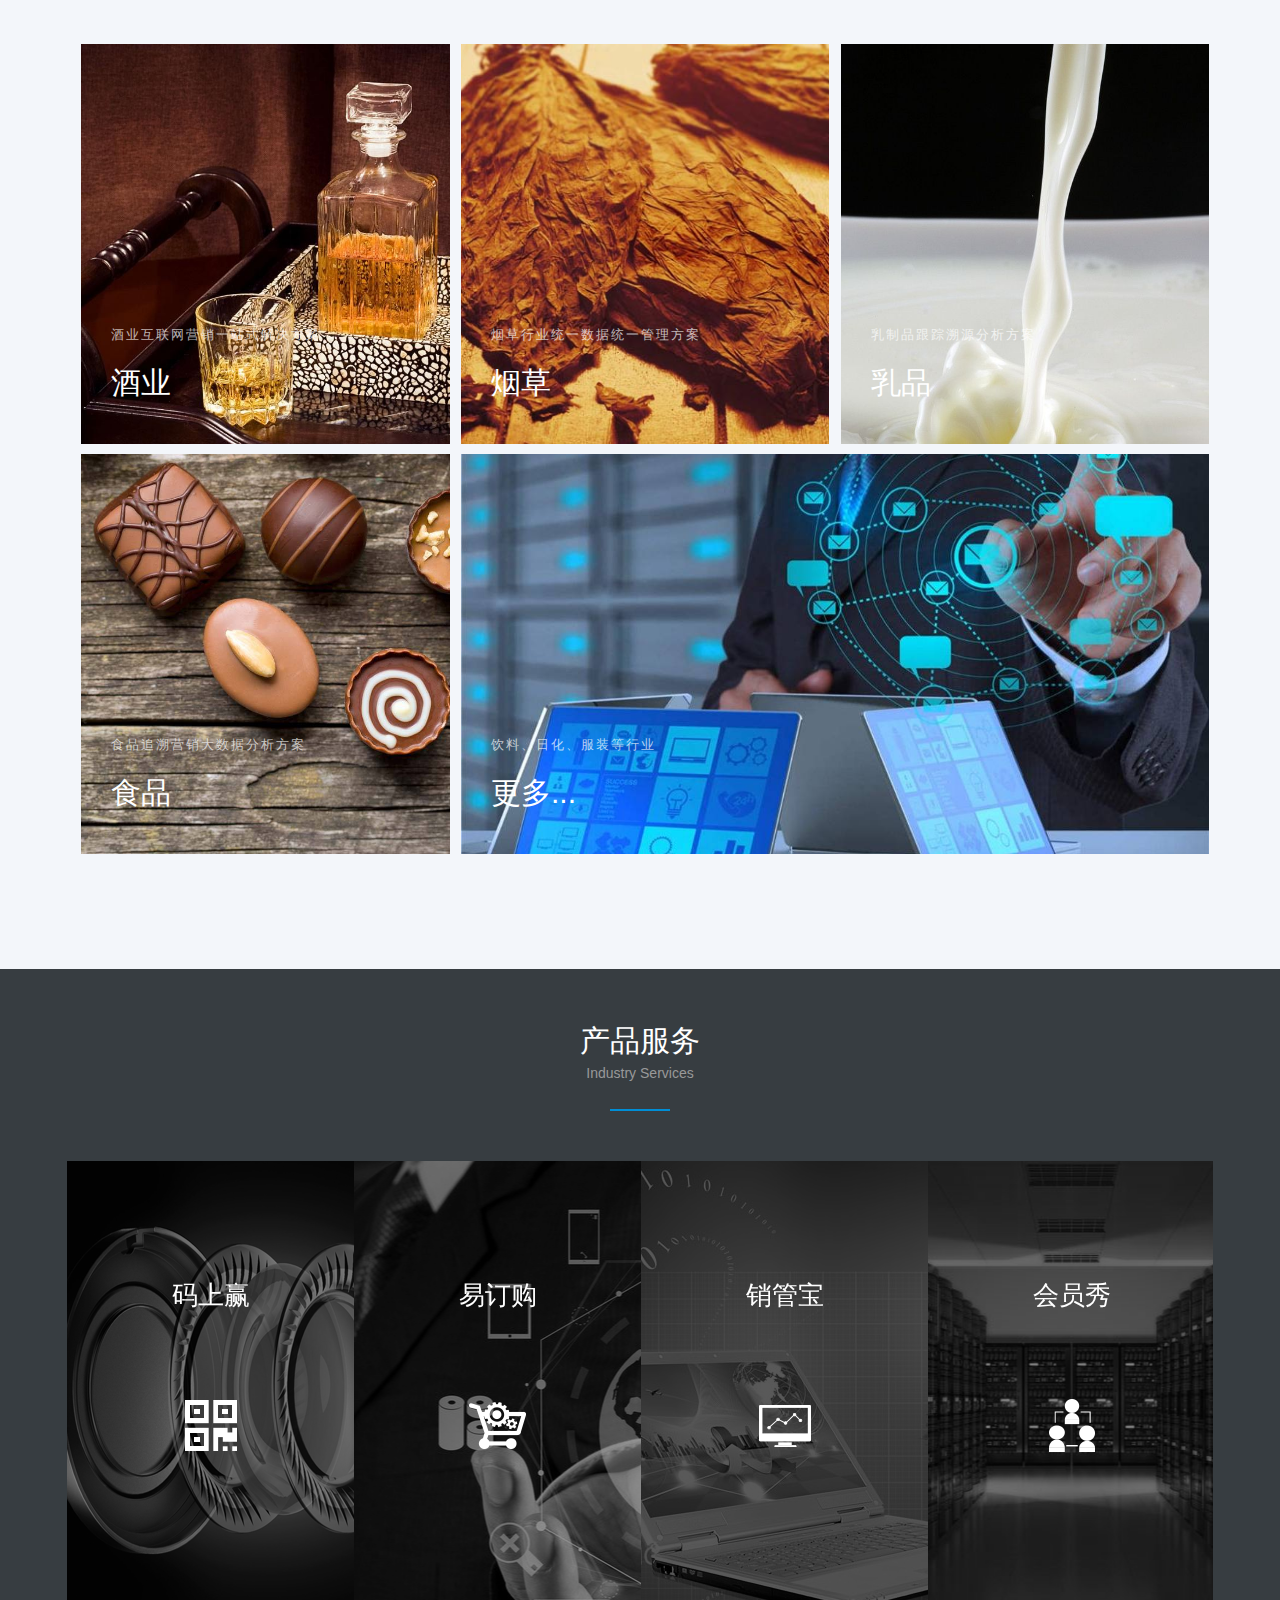
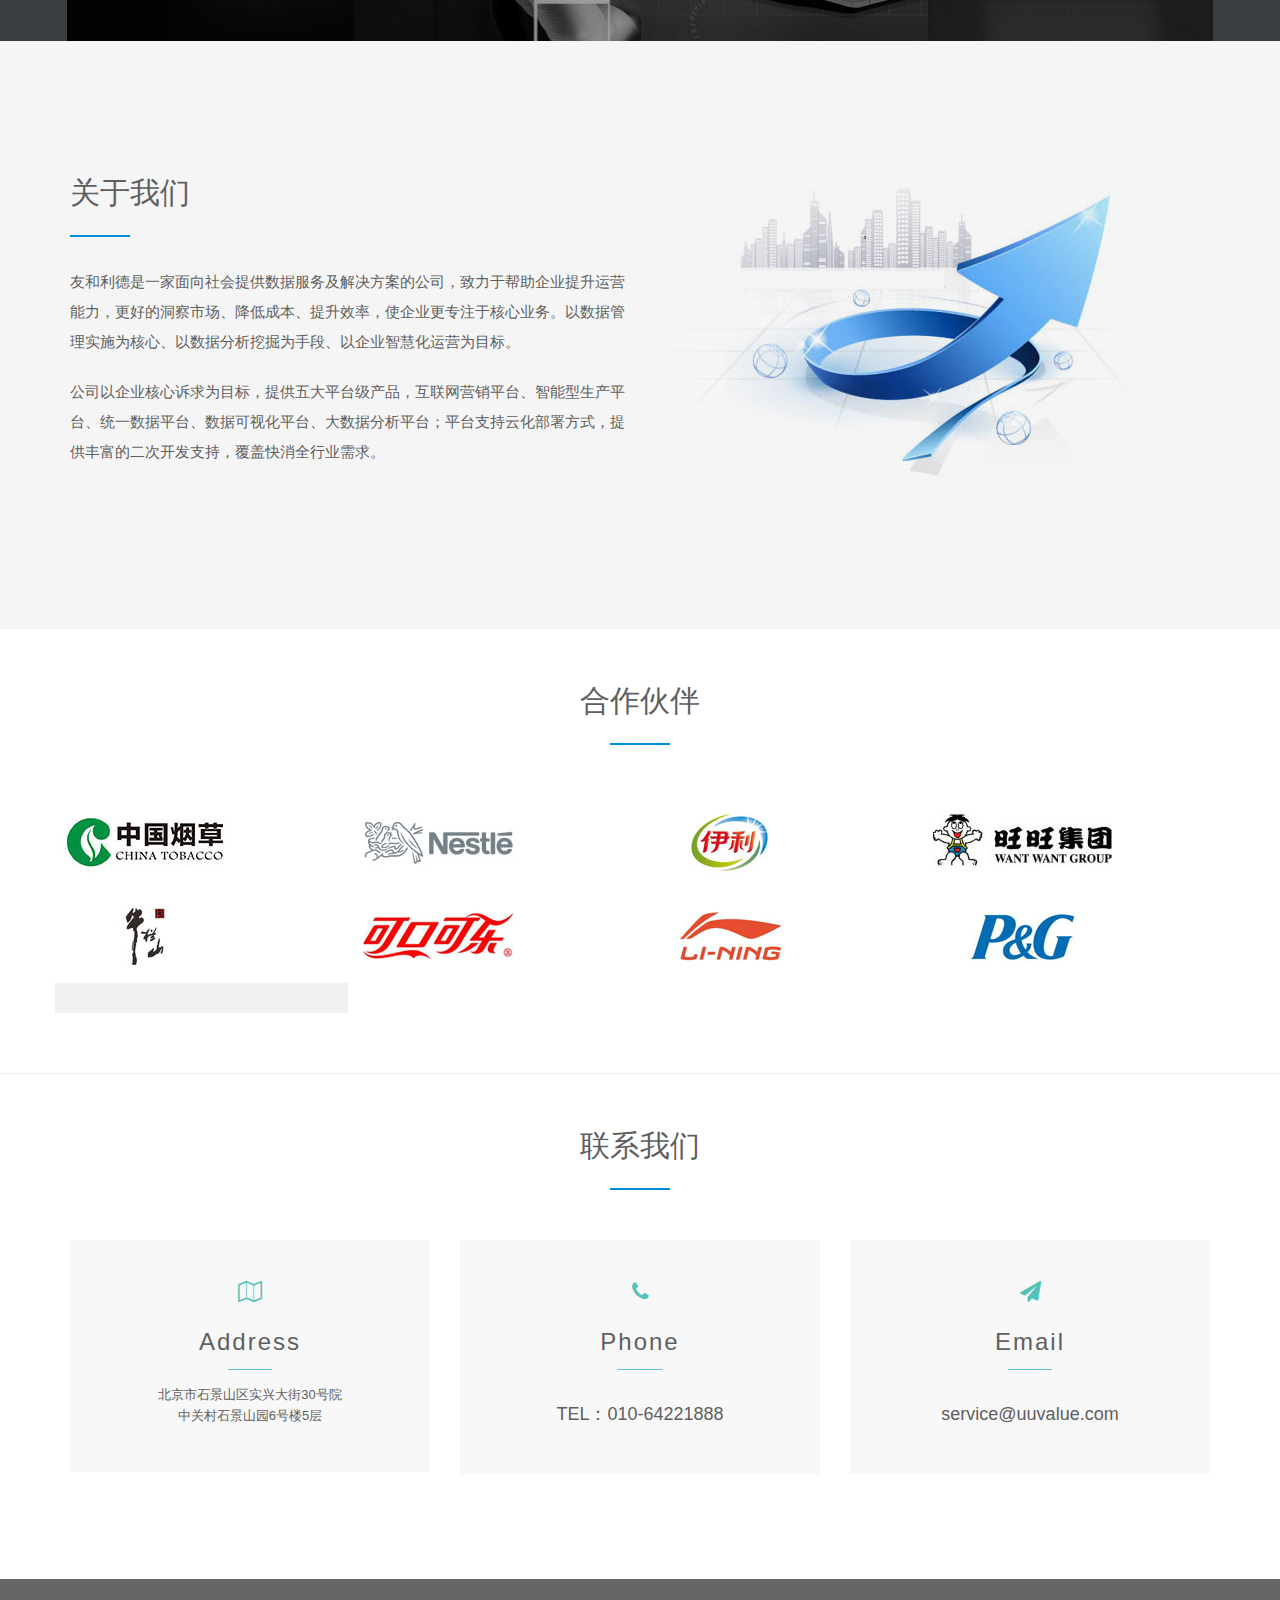
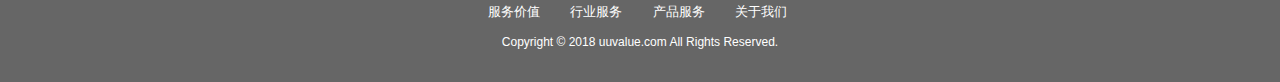
==== commit ef466bfc: "Merge branch 'master' of https://github.com/sxinle/uuvalue" ====
--- a/index.html
+++ b/index.html
@@ -46,7 +46,7 @@
 								<a href="#industry">行业服务</a>
 							</li>
 							<li>
-								<a href="#solution">解决方案</a>
+								<a href="#solution">产品服务</a>
 							</li>
 							<li>
 								<a href="#about">关于我们</a>
@@ -62,7 +62,7 @@
 			<!-- END NAVBAR -->
 
 			<!-- HERO SECTION -->
-			<section id="home" class="hero-unit-fullscreen parallax-window" data-parallax="scroll" data-image-src="img/fullscreen-bg.jpg" style="background: url(img/fullscreen-bg.jpg);">
+			<section id="home" class="hero-unit-fullscreen parallax-window" data-parallax="scroll" style="background: url(img/fullscreen-bg.jpg); background-size: cover;">
 				<div class="overlay" id="particles">
 					<div class="intro">
 						<canvas class="pg-canvas"></canvas>
@@ -71,7 +71,7 @@
 					<div class="hero-content">
 						<h1 class="hero-heading" style="font-size: 55px;">让数据更有价值</h1>
 						<p class="lead">More than the data</p>
-						<a href="#solution" class="download">了解更多</a>
+						<a href="http://data.jinhuijt.com/web/" class="download">了解企数云</a>
 						</span>
 
 					</div>
@@ -139,6 +139,7 @@
 									<div class="case-studies-summary">
 										<span>酒业互联网营销一站式解决方案</span>
 										<h2>酒业</h2>
+										<p>基于产品唯一身份标识二维码技术，建立从酒原料、生产、包装、仓储、出库、销售，到消费者扫码数据为一体化的酒产品生命周期信息库。打通从厂商、经销商，门店，到消费购买者一体化的渠道订购流程，利用销售管理系统监管整个销售渠道链条的信息数据。基于会员营销系统构建消费者数据库，利用多样化的活动方式玩转销售末端，掌控消费者特征、行为数据并提供生产、销售数据支撑。</p>
 									</div>
 								</a>
 							</li>
@@ -147,6 +148,7 @@
 									<div class="case-studies-summary">
 										<span>烟草行业统一数据统一管理方案</span>
 										<h2>烟草</h2>
+										<p>基于高性能云计算平台，结合大数据、人工智能技术，从企业实际需求触发，构建集数据采集、数据交换、海量数据存储、智能数据分析、商业智能BI于一体的智能化大数据服务体系，充分发掘大数据和人工智能技术在烟草行业的使用潜力，提高智能制造水平，支撑烟草企业生产和销售决策，帮助企业创新发展，提升企业在烟草行业中的核心竞争力。</p>
 									</div>
 								</a>
 							</li>
@@ -156,6 +158,7 @@
 									<div class="case-studies-summary">
 										<span>乳制品跟踪溯源分析方案</span>
 										<h2>乳品</h2>
+										<p>基于物联网、移动互联网、大数据等技术的智能型生产平台，从智能生产的乳制品信息化入手，以品质监管为安全保障，结合乳制品整个生命周期的质量安全和产品标准，对乳制品“从基地到餐桌”进行全品类、全区域、全渠道、全流程溯源监管，真正实现乳制品“责任可认定、生产可记录、流向可跟踪、安全可预警、身份可查询、产品可召回”的智能型生产平台。</p>
 									</div>
 								</a>
 							</li>
@@ -165,6 +168,7 @@
 									<div class="case-studies-summary">
 										<span>食品追溯营销大数据分析方案</span>
 										<h2>食品</h2>
+										<p>基于模块化的营销活动、投奖规则、会员体系、商城管理等一站式互联网营销平台，利用全网互联互通、多平台及终端兼容、自定义规则配置、全品类覆盖、一站式管理的特点，提供营销活动海量互动、会员多种等级定义、渠道多级返利等灵活强大的模块化配置，并且为企业提供可视化、模块化的营销数据中心，帮助品牌企业提升会员忠诚度和复购率，实现精准营销和提升产品溢价空间。</p>
 									</div>
 								</a>
 							</li>
@@ -186,7 +190,7 @@
 		<!--solution-->
 		<section class="section section3" id="solution" style="background: #373d41;height: 672px;">
 			<div class="section-heading">
-				<h2 class="heading heading-fff">解决方案<p>Industry Services</p></h2>
+				<h2 class="heading heading-fff">产品服务<p>Industry Services</p></h2>
 			</div>
 			<div class="container" style="width:1176px; max-width: 1176px;">
 				<div class="row">
@@ -195,10 +199,10 @@
 						<div class="item">
 							<div class="sec3-con-div">
 								<div class="sec3-con1">
-									<h3>互联网营销平台</h3>
-									<div class="sec3-con1-icon"><i class="fa fa-qrcode"></i></div>
+									<h3>码上赢</h3>
+									<div class="sec3-con1-icon"><img src="img/p01.png"/></div>
 									<div class="sec3-con2-con">
-										基于二维码、RFID等物联网技术的防伪溯源营销；灵活高效的互联网订单系统；标准化的会员体系及消费者数据库；移动互联网前沿技术的销售管理平台。
+										由中心码库集中管理产品编码，随时调整实时追踪套标的逻辑关系状态，对问题套标进行及时预警。通过交付协同实时打通各个交付环节，各环节数据由中心码库流转、监控。辅助企业完全把控编码及其宿主物料的交付周期、交付质量、库存情况。
 									</div>
 								</div>
 								<div class="bg-color"></div>
@@ -207,10 +211,10 @@
 						<div class="item">
 							<div class="sec3-con-div">
 								<div class="sec3-con1">
-									<h3>智能型生产平台</h3>
-									<div class="sec3-con1-icon"><i class="fa fa-sliders"></i></div>
+									<h3>易订购</h3>
+									<div class="sec3-con1-icon"><img src="img/p02.png"/></div>
 									<div class="sec3-con2-con">
-										基于低功耗物联网设备的部署，结合先进的生产物联网管理平台；基于仓储的物联网接入，实现储备、托盘和出入库货品的联动管理；基于车辆的物联网接入，实现在途运输人员及车辆管理、物品监控，合理的规划运输路线。
+										结合中心码库进行产品库建设，基于产品唯一身份标识二维码技术，帮助企业建立从原料、包材、生产、仓储、出库，到销售的全流程溯源监管体系。建立互联网订单系统，从生产库存、渠道经销，到门店订购一体化的网络销售平台。
 									</div>
 								</div>
 								<div class="bg-color"></div>
@@ -219,10 +223,10 @@
 						<div class="item">
 							<div class="sec3-con-div">
 								<div class="sec3-con1">
-									<h3>统一数据平台</h3>
-									<div class="sec3-con1-icon"><i class="fa fa-server"></i></div>
+									<h3>销管宝</h3>
+									<div class="sec3-con1-icon"><img src="img/p03.png"/></div>
 									<div class="sec3-con2-con">
-										构建信息资源的标准规范管理体系，集中统一的主数据平台，集中的数据采集加工和优化机制；大数据管理系统包括数据采集、存储、管理、安全等技术及其集成。
+										基于移动互联网前沿技术的销售管理平台，以销售任务为导向，辅助渠道拜访管理，兼并日常业务申请及审批，极大提高销售环节效率。提供优惠券、促销品的活动支持，协助企业销售人员简单、方便的管理及服务渠道客户，并及时掌握竞争对手动态，更好的洞察市场。
 									</div>
 								</div>
 								<div class="bg-color"></div>
@@ -231,28 +235,15 @@
 						<div class="item">
 							<div class="sec3-con-div">
 								<div class="sec3-con1">
-									<h3>数据可视化平台</h3>
-									<div class="sec3-con1-icon"><i class="fa fa-bar-chart"></i></div>
+									<h3>会员秀</h3>
+									<div class="sec3-con1-icon"><img src="img/p04.png"/></div>
 									<div class="sec3-con2-con">
-										仪表盘报表和易用的分析功能仅需要一个页面，企业内所有管理及业务人员都可以利用数据。帮助用户从数据中发现以前未知的模式和关系，让每个人都可以从任何规模的数据中发现和洞察新的商业价值。
+										建立全网互联互通、多平台及多终端兼容的营销投奖系统，基于模块化的营销活动、自定义投奖配置、全品类覆盖的特点，提供活动互动返利、产品防伪查询。基于多级等定义的会员中心，提供会员产品定制服务、电子订购服务。为企业提供可视化的营销数据，实现精准营销及会员复购率。
 									</div>
 								</div>
 								<div class="bg-color"></div>
 							</div>
 						</div>
-						<div class="item">
-							<div class="sec3-con-div">
-								<div class="sec3-con1">
-									<h3>大数据分析平台</h3>
-									<div class="sec3-con1-icon"><i class="fa fa-connectdevelop"></i></div>
-									<div class="sec3-con2-con">
-										平台涵盖生产工艺及流程优化、质量管理控制、库存优化、物流路线优化、销售预测。
-									</div>
-								</div>
-								<div class="bg-color"></div>
-							</div>
-						</div>
-
 					</div>
 				</div>
 			</div>
@@ -262,7 +253,7 @@
 
 		<!--about-->
 		<section id="about" style=" background: #f5f5f5">
-			<div class="container" style="padding: 80px 0;;">
+			<div class="container section4">
 				<!--<div class="section-heading">
 						<h2 class="heading">关于我们<p>About US</p></h2>
 					</div>-->
@@ -308,31 +299,32 @@
 			<div class="container">
 				<h2 class="heading">合作伙伴</h2>
 				<div class="row">
-					<div class="col-md-3">
+					<div class="col-md-3 col-xs-4">
 						<img src="img/c-1.jpg">
 					</div>
-					<div class="col-md-3">
+					<div class="col-md-3 col-xs-4">
 						<img src="img/c-2.jpg">
 					</div>
-					<div class="col-md-3">
+					<div class="col-md-3 col-xs-4">
 						<img src="img/c-3.jpg">
 					</div>
-					<div class="col-md-3">
+					<div class="col-md-3 col-xs-4">
 						<img src="img/c-4.jpg">
 					</div>
-				</div>
-				<div class="row">
-					<div class="col-md-3">
+					<div class="col-md-3 col-xs-4">
 						<img src="img/c-5.jpg">
 					</div>
-					<div class="col-md-3">
+					<div class="col-md-3 col-xs-4">
 						<img src="img/c-6.jpg">
 					</div>
-					<div class="col-md-3">
+					<div class="col-md-3 col-xs-4">
 						<img src="img/c-7.jpg">
 					</div>
-					<div class="col-md-3">
+					<div class="col-md-3 col-xs-4">
 						<img src="img/c-8.jpg">
+					</div>
+					<div class="col-md-3 col-xs-4" style="background: #f1f1f1">
+
 					</div>
 				</div>
 			</div>
@@ -391,24 +383,24 @@
 				<nav>
 					<ul class="list-unstyled list-inline margin-bottom-30px">
 						<li>
-							<a href="#values">核心价值</a>
+							<a href="#values">服务价值</a>
 						</li>
 						<li>
 							<a href="#industry">行业服务</a>
 						</li>
 						<li>
-							<a href="#solution">解决方案</a>
+							<a href="#solution">产品服务</a>
 						</li>
 						<li>
 							<a href="#about">关于我们</a>
 						</li>
-						<li>
-							<a href="#contact">联系我们</a>
-						</li>
+						<!--<li>-->
+							<!--<a href="#contact">联系我们</a>-->
+						<!--</li>-->
 					</ul>
 				</nav>
 				<p class="copyright-text">
-					Copyright © 2017 uuvalue.com All Rights Reserved.
+					Copyright © 2018 uuvalue.com All Rights Reserved.
 				</p>
 			</div>
 		</footer>
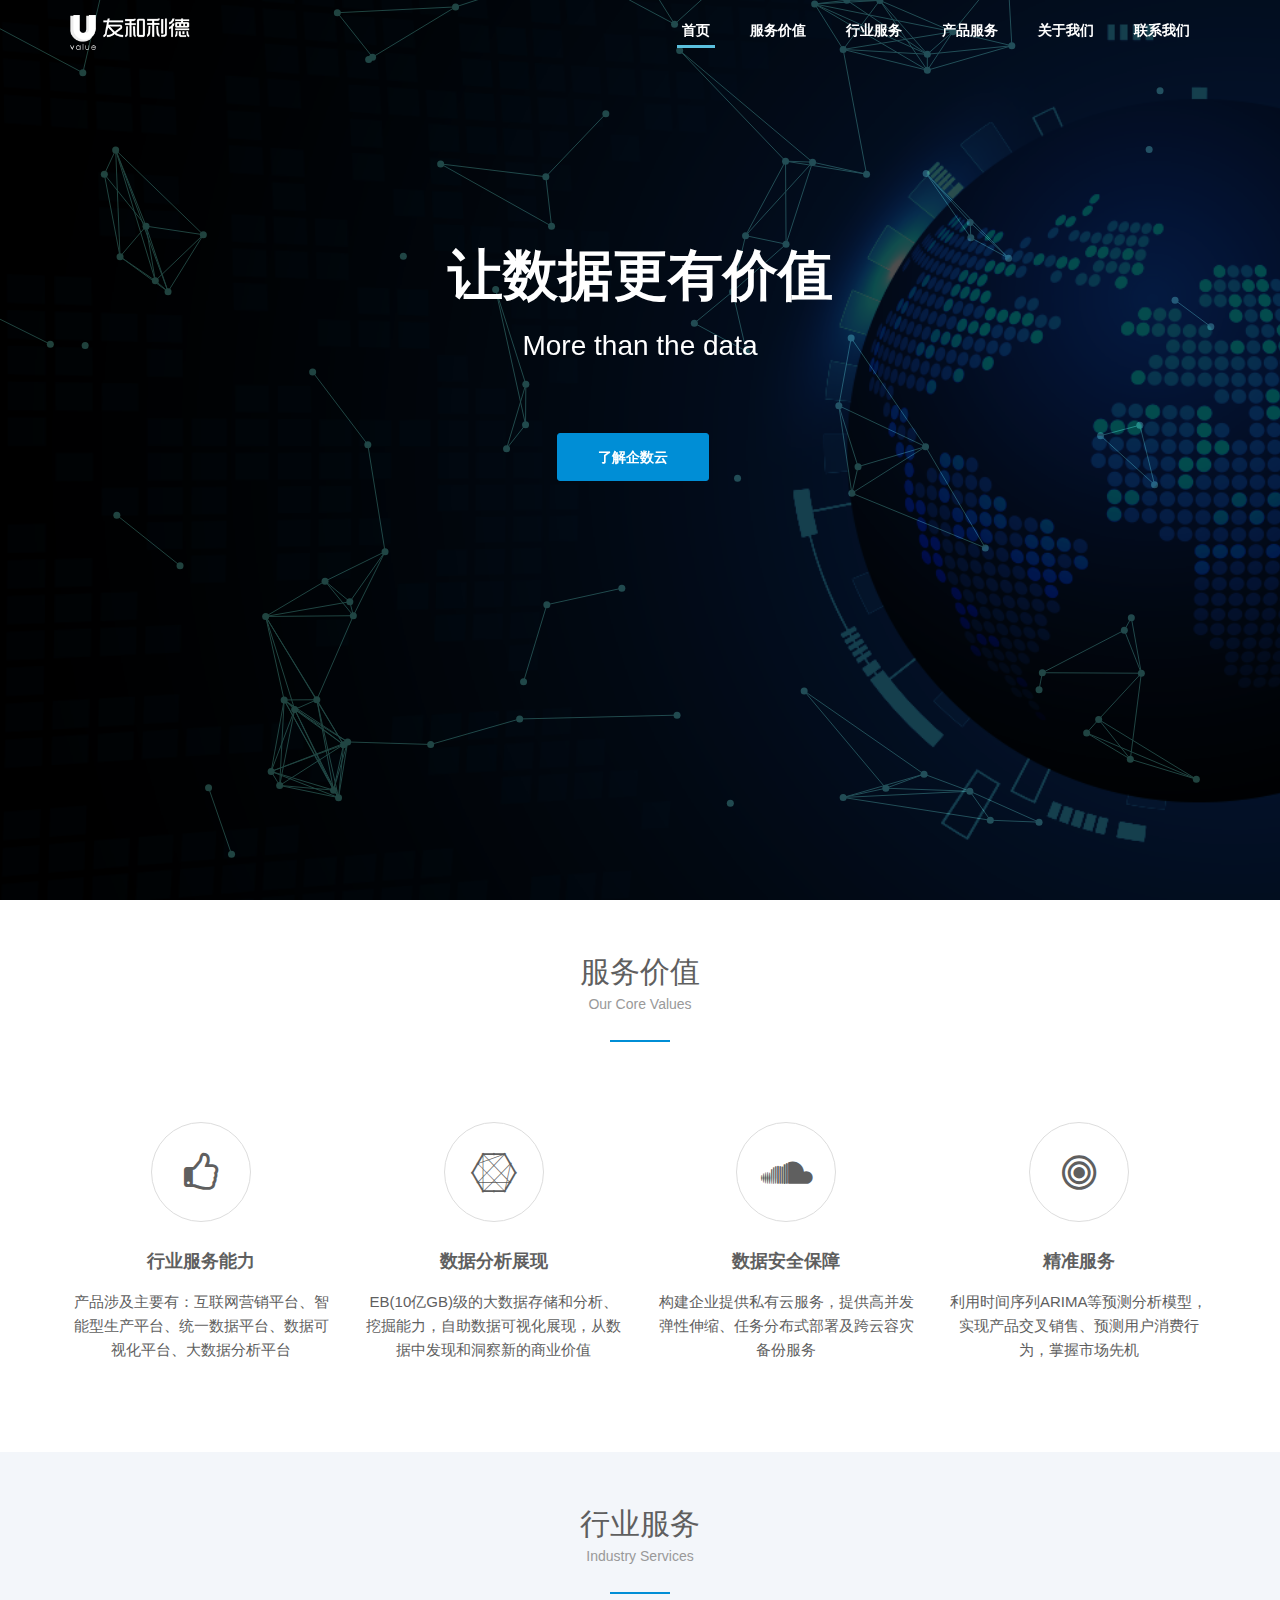
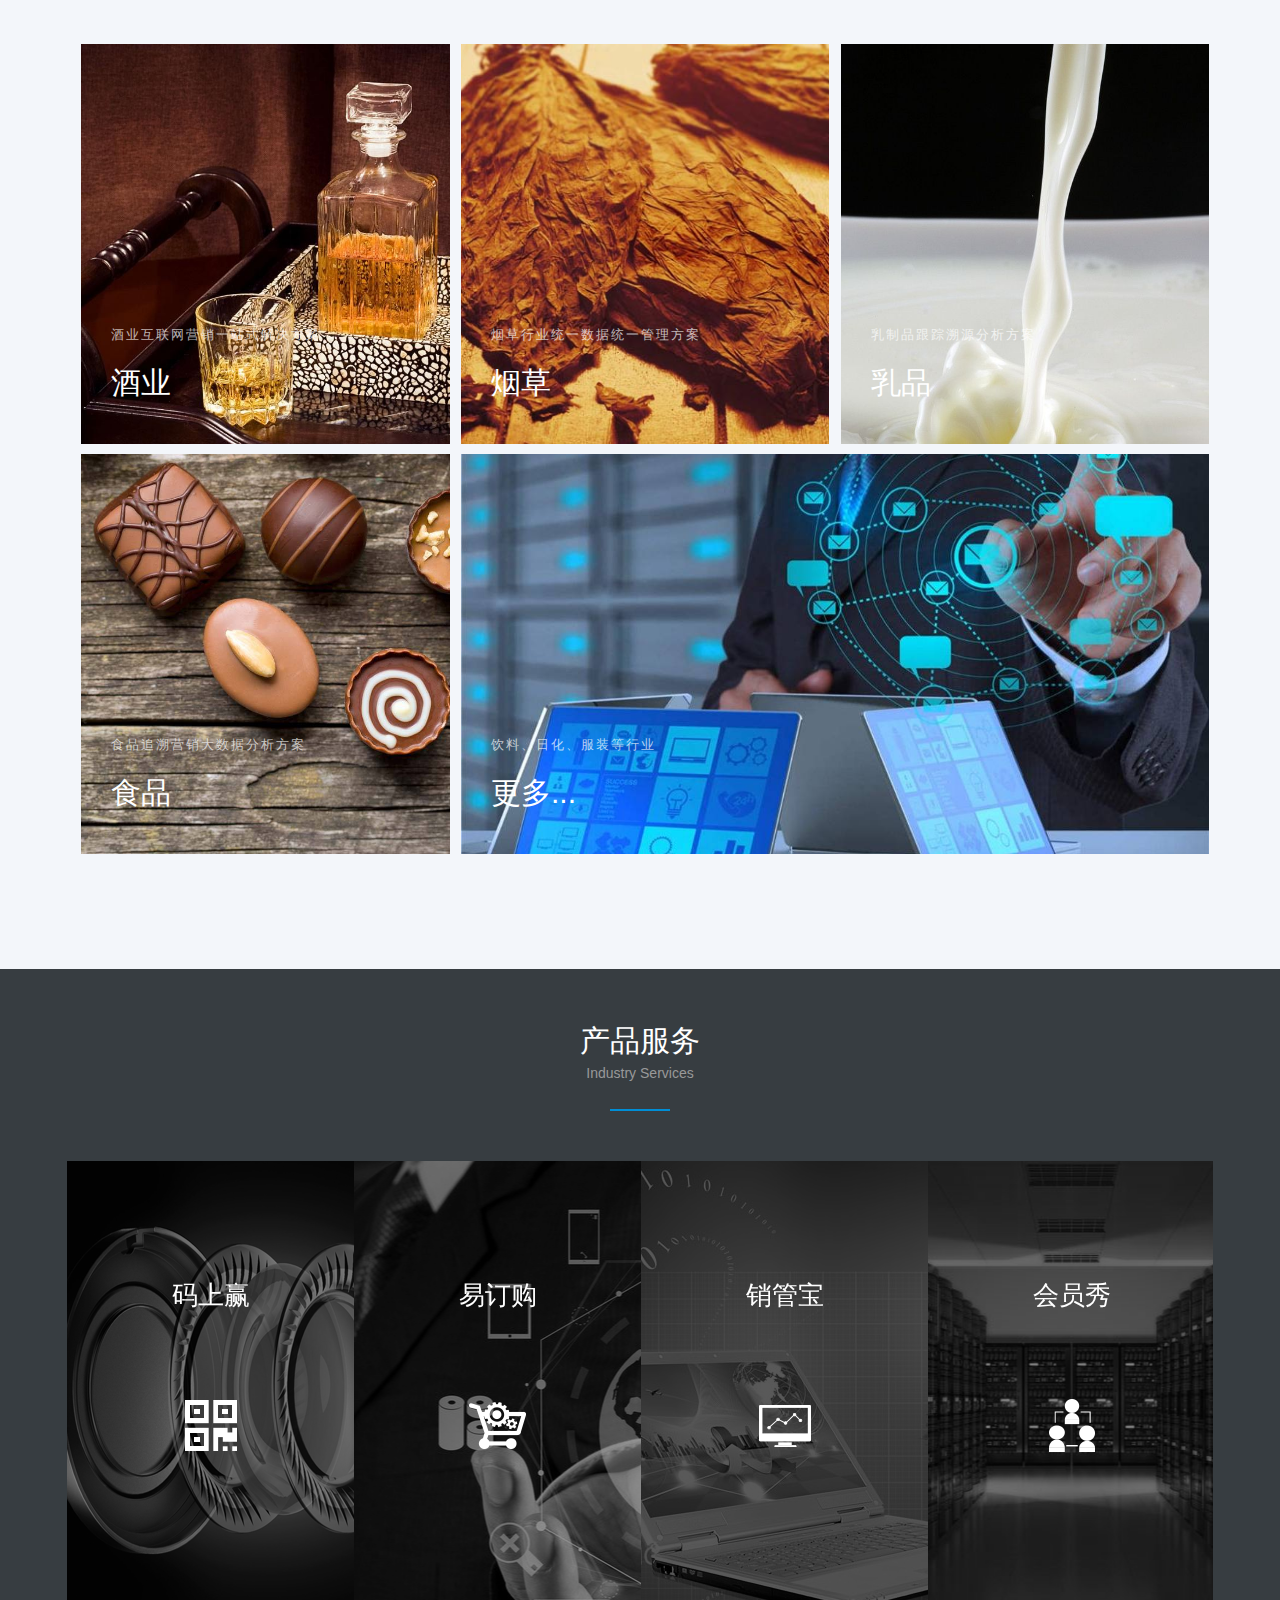
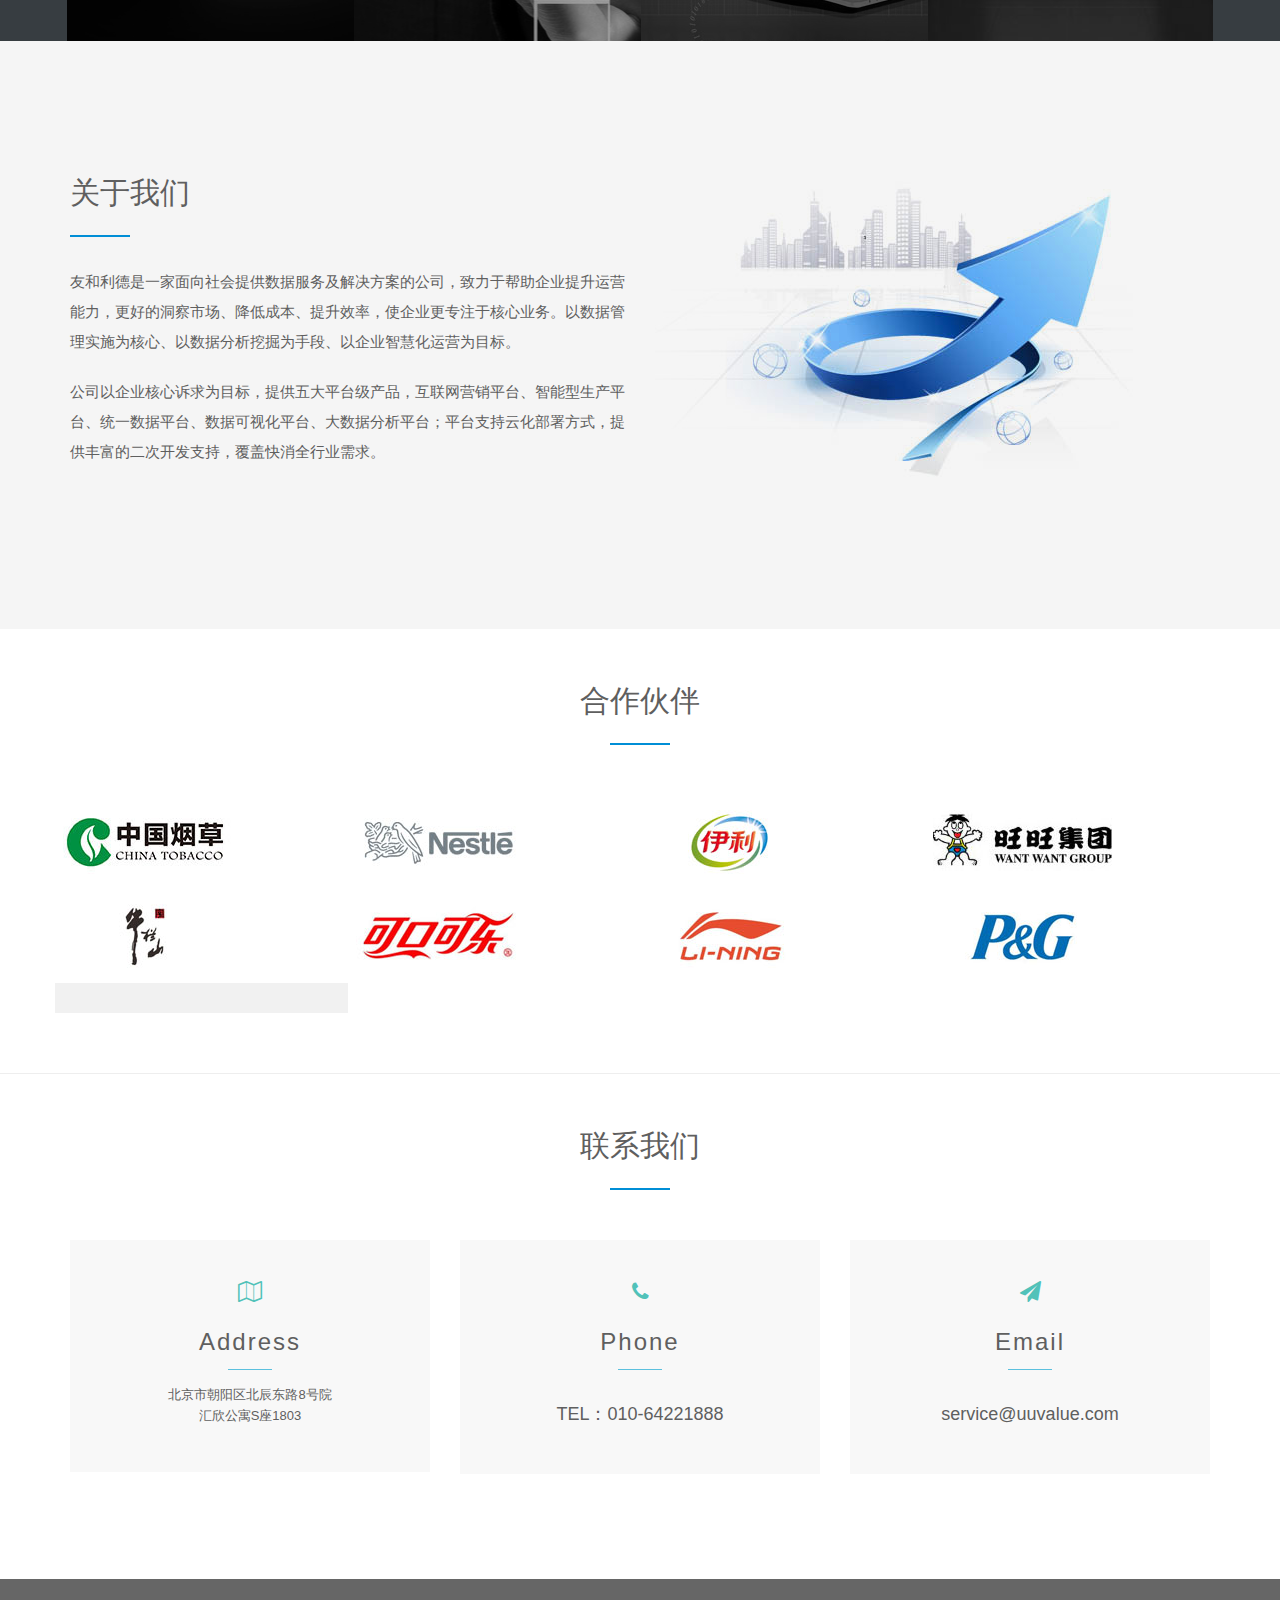
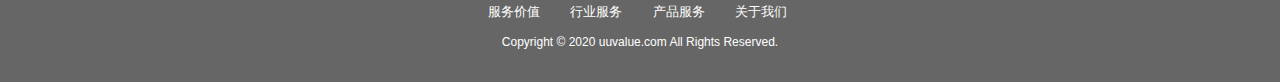
==== commit acd5dd03: "fcmt" ====
--- a/index.html
+++ b/index.html
@@ -342,7 +342,7 @@
 							<div class="vira-card-content">
 								<h3 style="margin-bottom: 30px;">Address</h3>
 								<p style="font-size:13px">
-									北京市石景山区实兴大街30号院<br>中关村石景山园6号楼5层
+									北京市朝阳区北辰东路8号院<br>汇欣公寓S座1803
 								</p>
 							</div>
 						</div>
@@ -400,7 +400,7 @@
 					</ul>
 				</nav>
 				<p class="copyright-text">
-					Copyright © 2018 uuvalue.com All Rights Reserved.
+					Copyright © 2020 uuvalue.com All Rights Reserved.
 				</p>
 			</div>
 		</footer>
@@ -435,4 +435,4 @@
 
 	</body>
 
-</html>
+</html>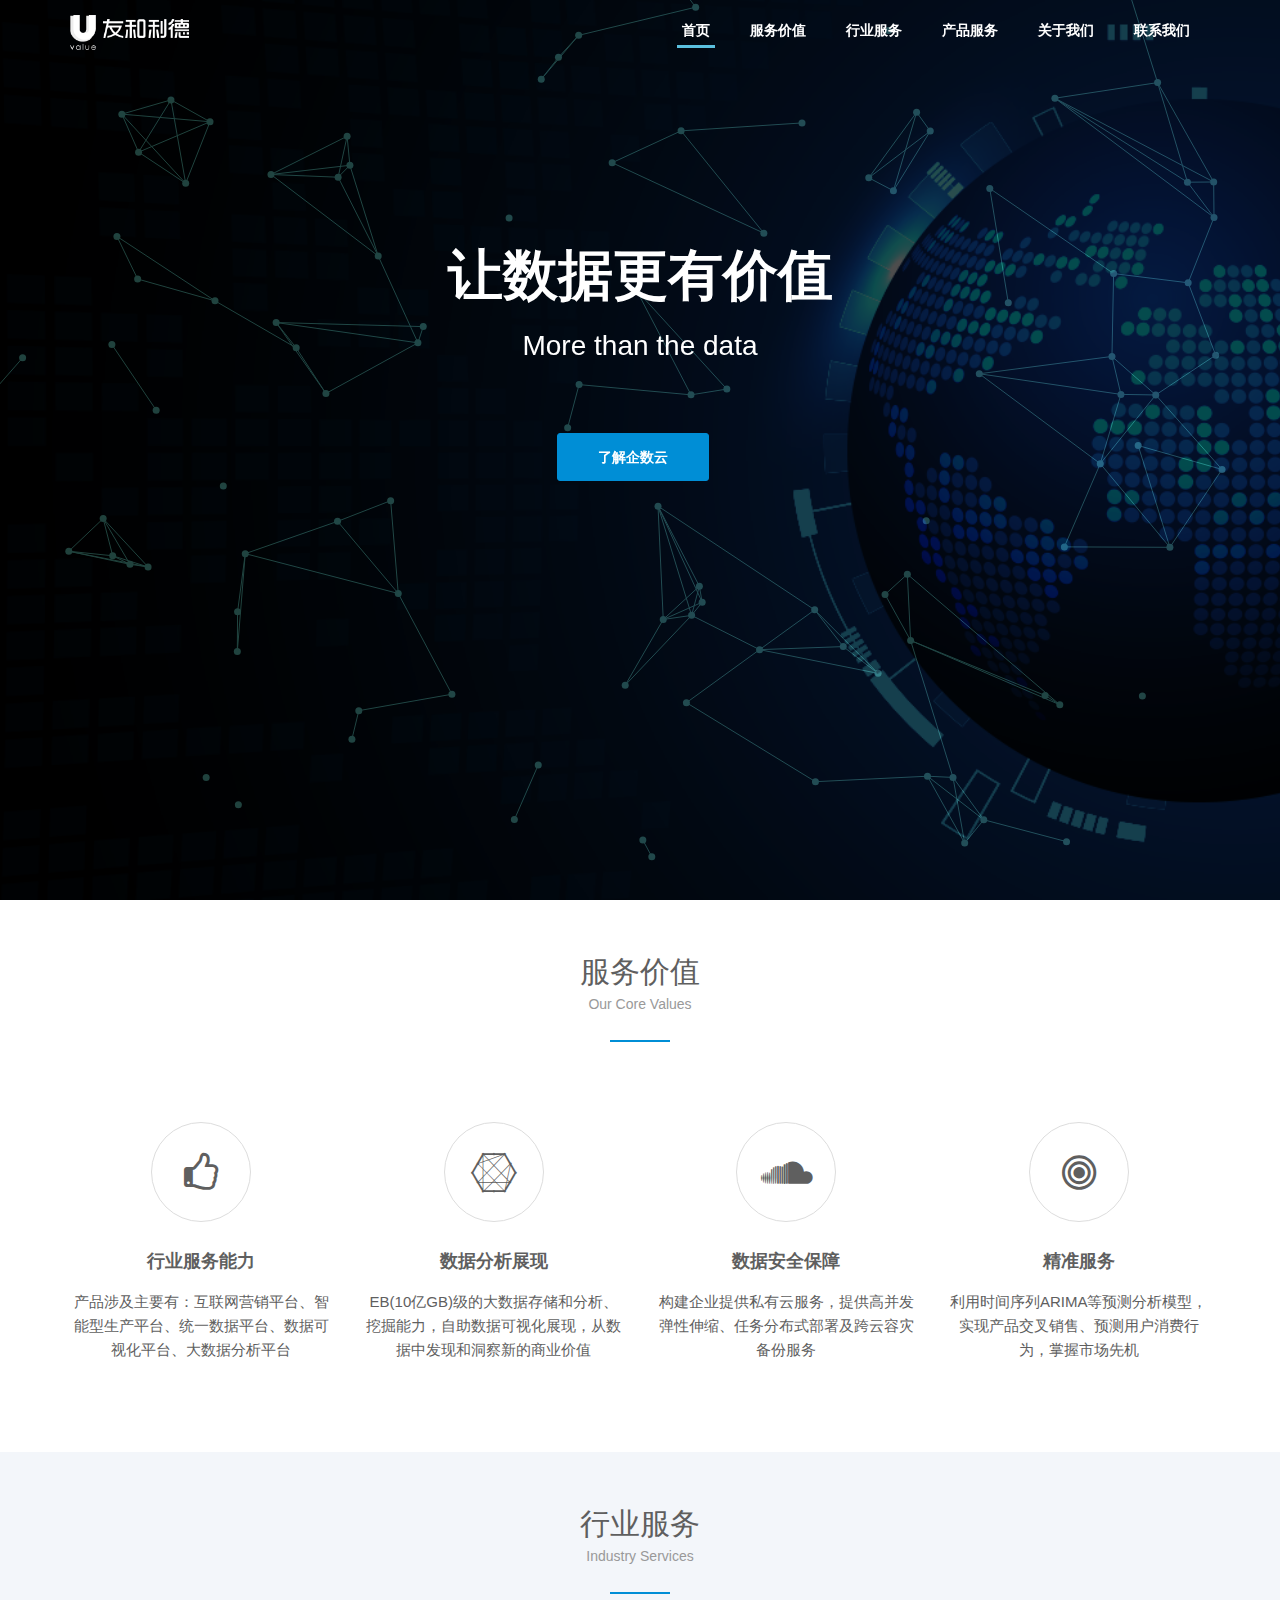
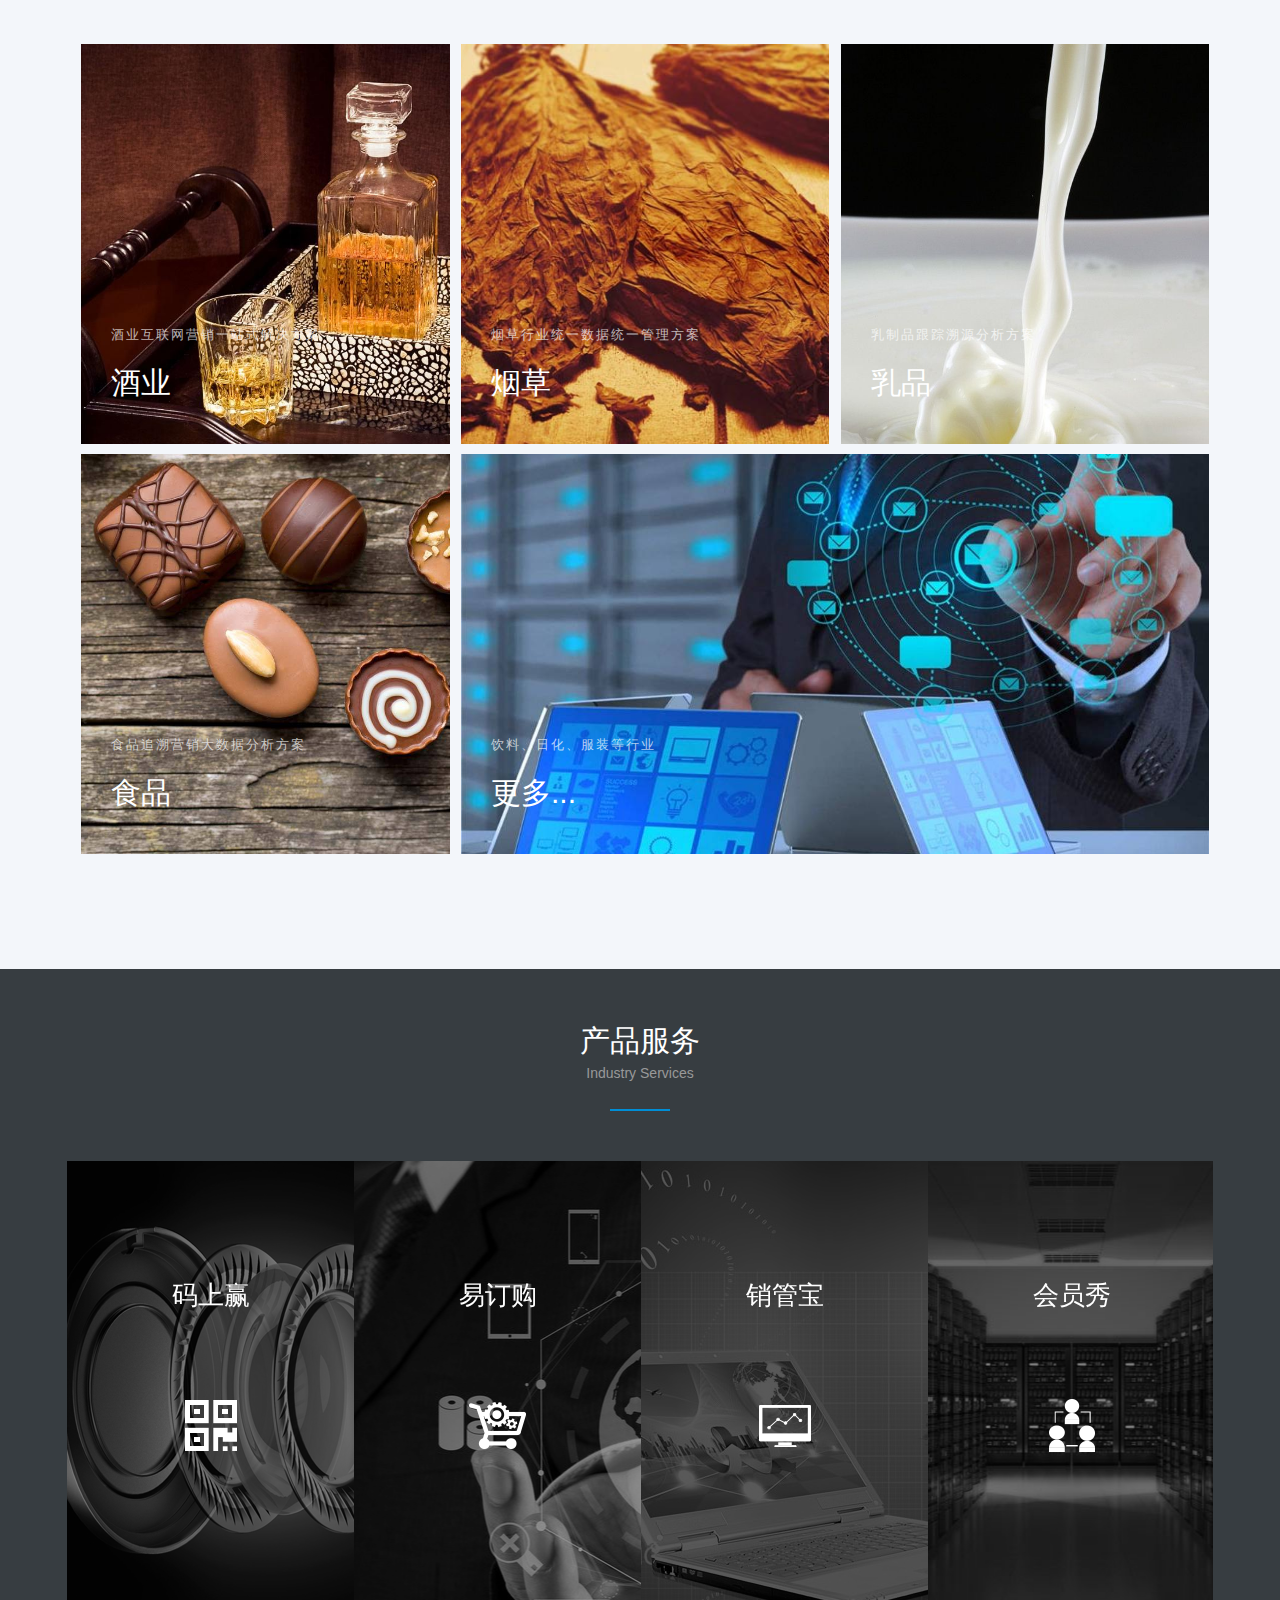
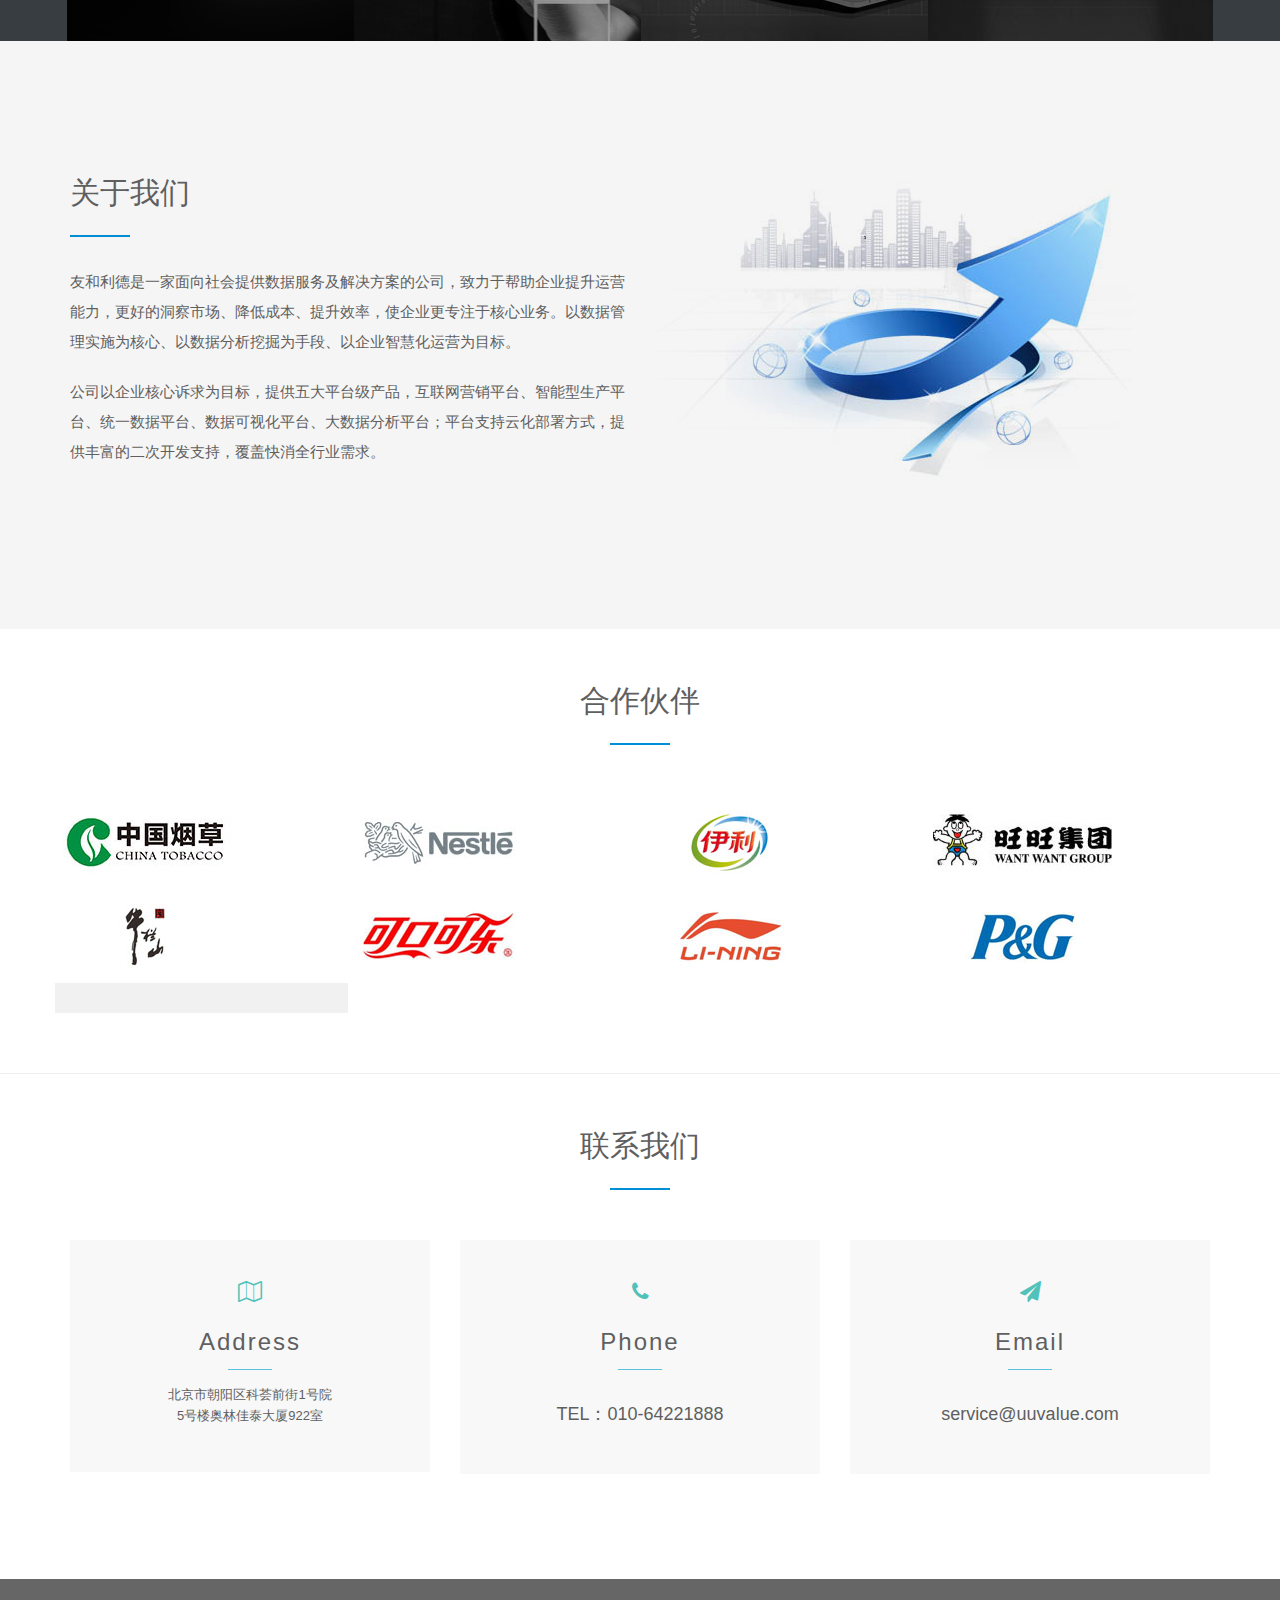
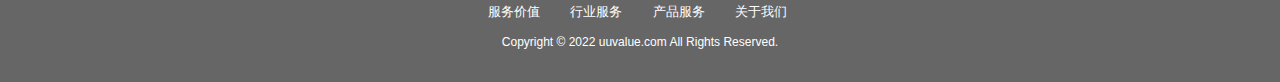
==== commit 7be9f109: "cmt" ====
--- a/index.html
+++ b/index.html
@@ -342,7 +342,7 @@
 							<div class="vira-card-content">
 								<h3 style="margin-bottom: 30px;">Address</h3>
 								<p style="font-size:13px">
-									北京市朝阳区北辰东路8号院<br>汇欣公寓S座1803
+									北京市朝阳区科荟前街1号院<br>5号楼奥林佳泰大厦922室
 								</p>
 							</div>
 						</div>
@@ -400,7 +400,7 @@
 					</ul>
 				</nav>
 				<p class="copyright-text">
-					Copyright © 2020 uuvalue.com All Rights Reserved.
+					Copyright © 2022 uuvalue.com All Rights Reserved.
 				</p>
 			</div>
 		</footer>
